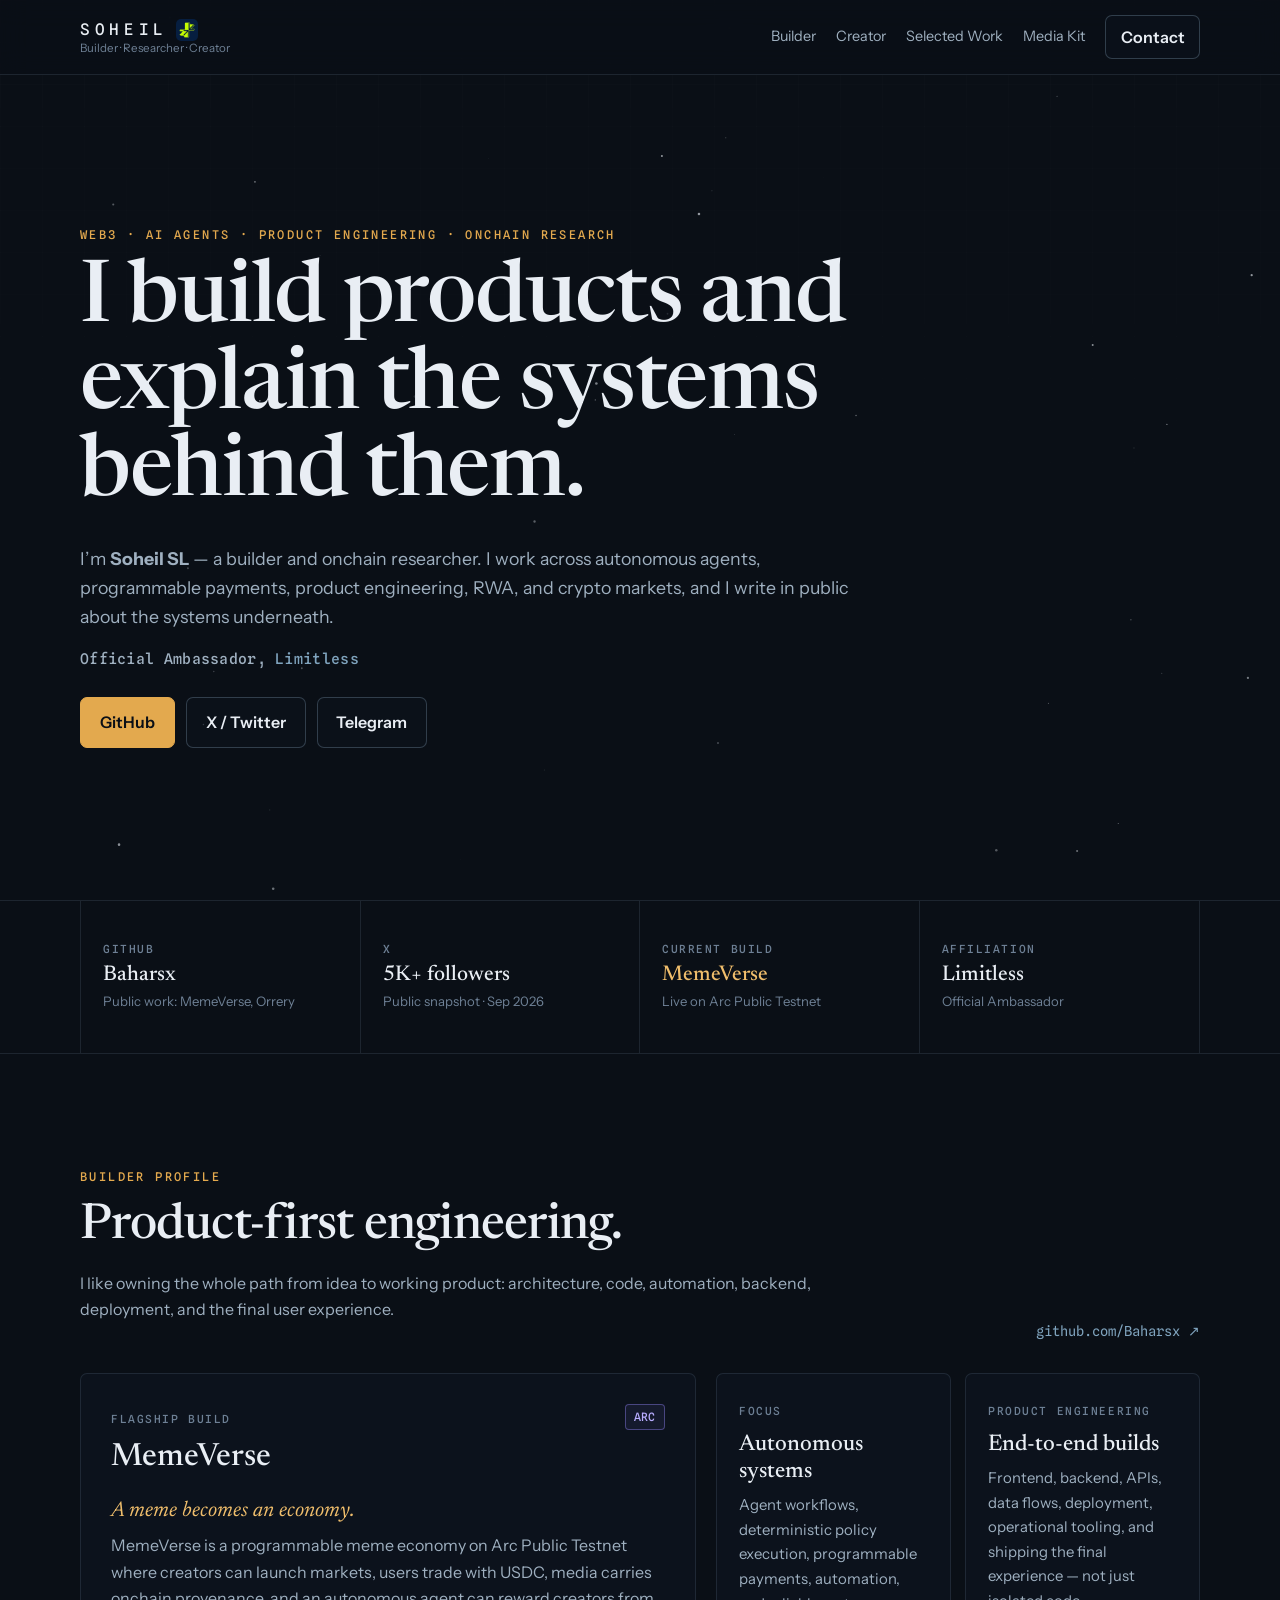
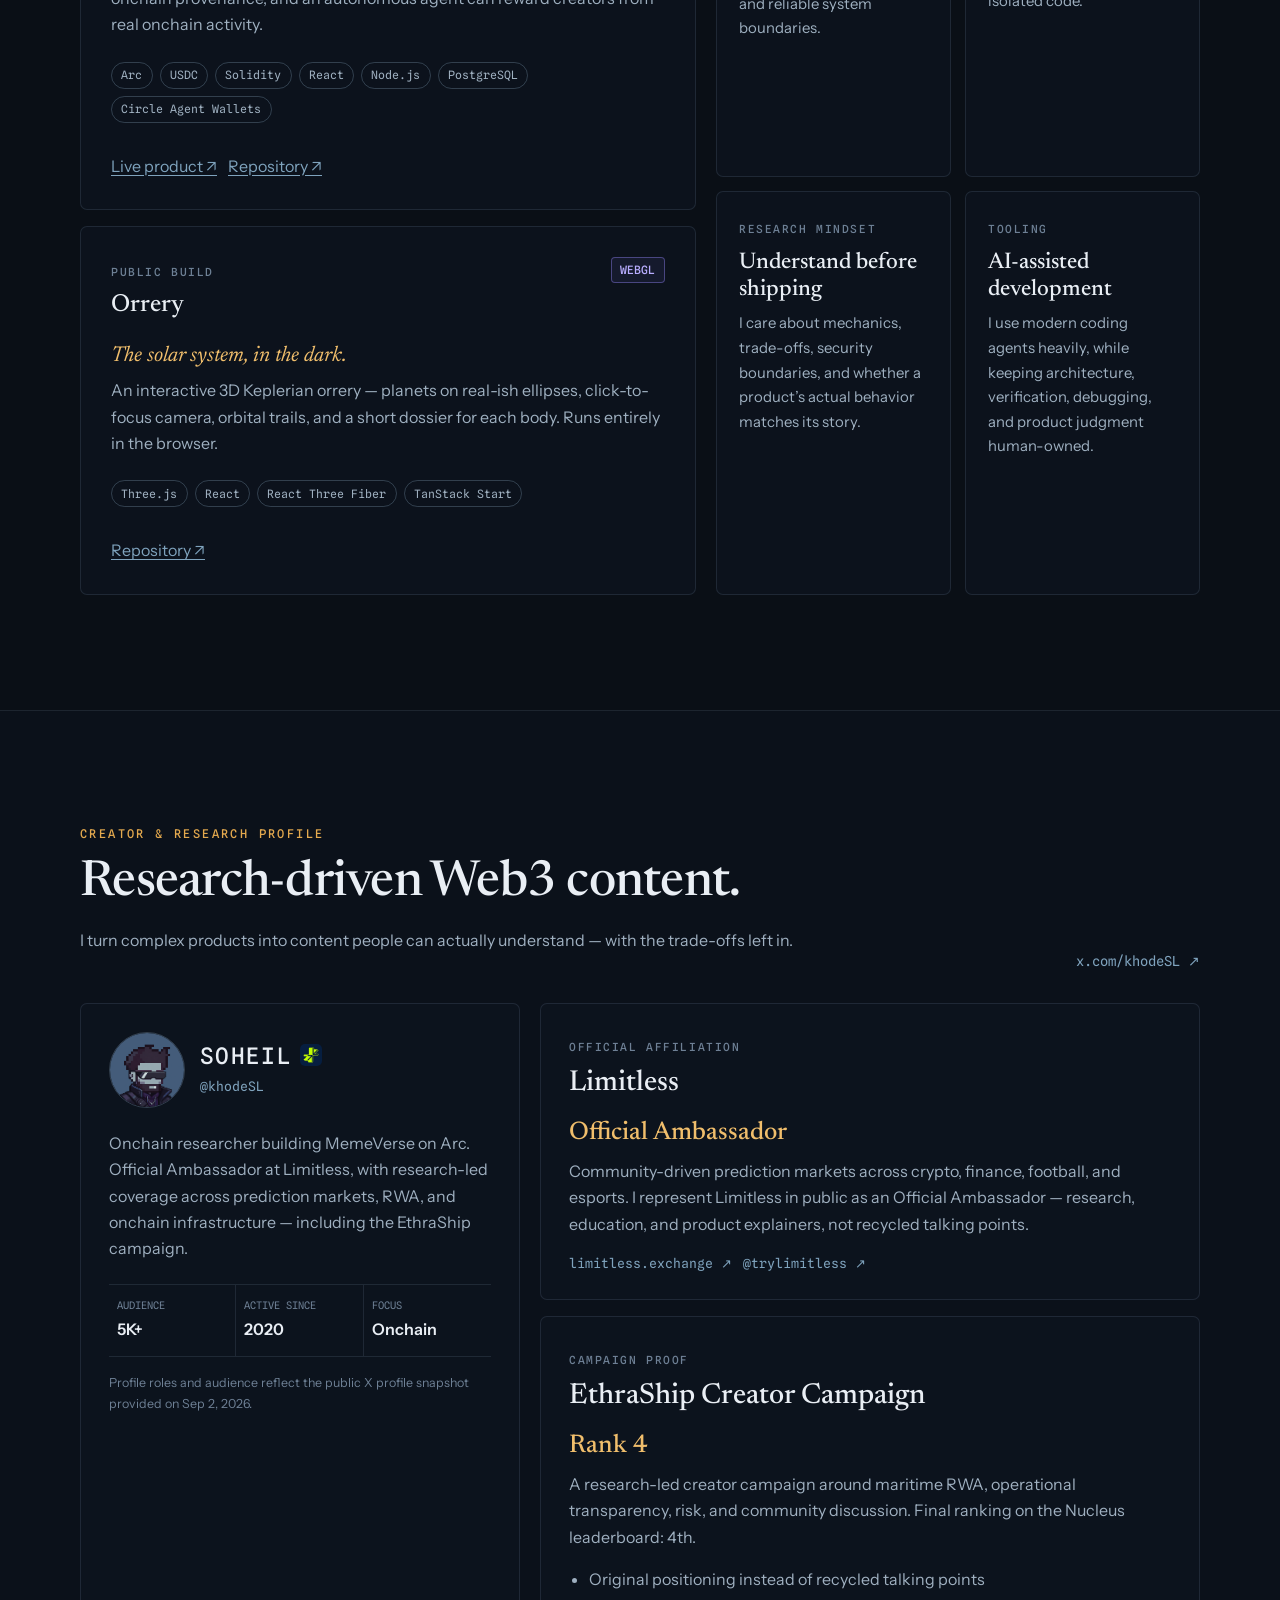
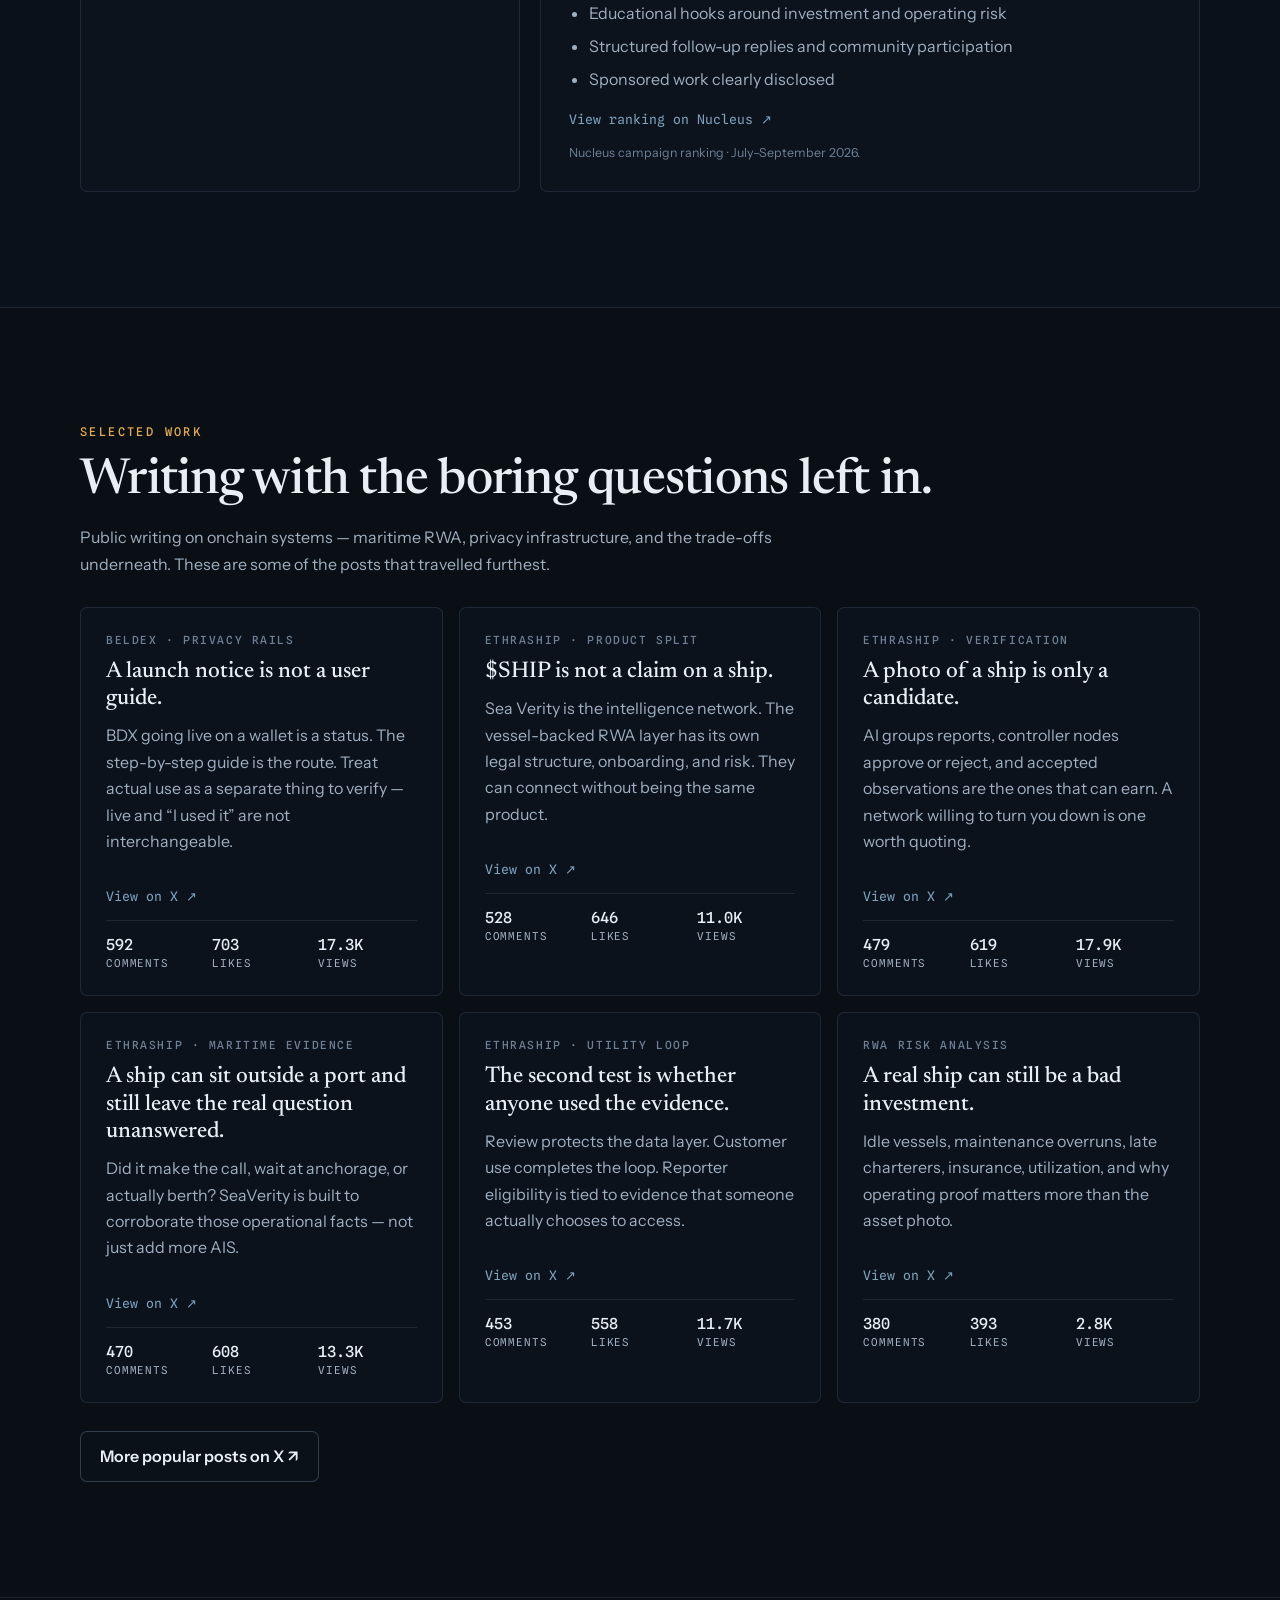
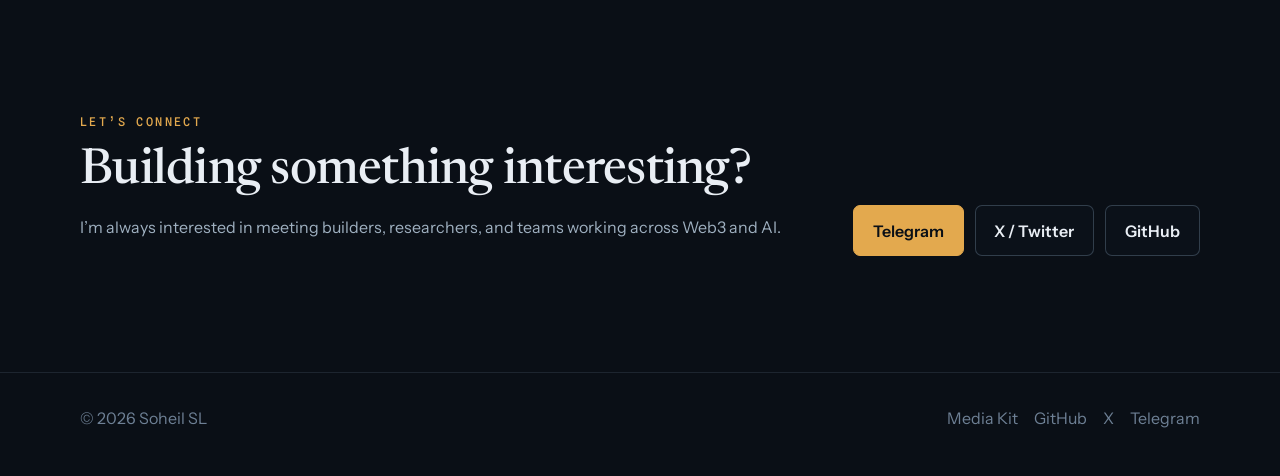
==== index.html @ 61800faf "Show comments, likes, and views on Selected Work cards Public X snapshot for the six featured posts," ====
<!doctype html>
<html lang="en">
<head>
  <meta charset="UTF-8" />
  <meta name="viewport" content="width=device-width, initial-scale=1" />
  <meta name="description" content="Soheil SL — builder, onchain researcher, and Official Ambassador at Limitless. Working across AI agents, programmable payments, onchain products, RWA, and markets." />
  <meta name="theme-color" content="#0a0f16" />
  <meta name="color-scheme" content="dark" />
  <meta name="referrer" content="strict-origin-when-cross-origin" />
  <link rel="canonical" href="https://soheil-portfolio-pi.vercel.app/" />
  <meta property="og:site_name" content="Soheil" />
  <meta property="og:title" content="Soheil — Builder & Onchain Researcher" />
  <meta property="og:description" content="Building products and writing in public about the systems behind them — Web3, AI agents, onchain research, and product engineering." />
  <meta property="og:type" content="profile" />
  <meta property="og:url" content="https://soheil-portfolio-pi.vercel.app/" />
  <meta property="og:image" content="https://soheil-portfolio-pi.vercel.app/images/soheil-pfp.png" />
  <meta property="og:locale" content="en_US" />
  <meta name="twitter:card" content="summary" />
  <meta name="twitter:title" content="Soheil — Builder & Onchain Researcher" />
  <meta name="twitter:description" content="Building products and writing in public about the systems behind them — Web3, AI agents, onchain research, and product engineering." />
  <meta name="twitter:image" content="https://soheil-portfolio-pi.vercel.app/images/soheil-pfp.png" />
  <meta name="twitter:site" content="@khodeSL" />
  <title>Soheil — Builder & Onchain Researcher</title>
  <link rel="icon" type="image/png" href="/images/soheil-pfp.png" />
  <link rel="apple-touch-icon" href="/images/soheil-pfp.png" />
  <link rel="preconnect" href="https://fonts.googleapis.com" />
  <link rel="preconnect" href="https://fonts.gstatic.com" crossorigin />
  <link href="https://fonts.googleapis.com/css2?family=Newsreader:ital,opsz,wght@0,6..72,400;0,6..72,500;0,6..72,600;1,6..72,400&family=Instrument+Sans:wght@400;500;600&family=Spline+Sans+Mono:wght@400;500&display=swap" rel="stylesheet" />
  <link rel="stylesheet" href="/style.css" />
</head>
<body>
  <a class="skip-link" href="#main">Skip to content</a>
  <canvas id="starfield" aria-hidden="true"></canvas>

  <header class="site-header">
    <nav class="site-nav" aria-label="Primary">
      <a class="brand" href="/#home" aria-current="page">
        <span class="brand-lockup">
          <span class="brand-name">SOHEIL</span>
          <img class="affiliate-badge" src="/images/limitless-badge.png" alt="" width="22" height="22" />
        </span>
        <span class="brand-role">Builder · Researcher · Creator</span>
      </a>
      <button class="nav-toggle" type="button" aria-expanded="false" aria-controls="nav-menu" aria-label="Open navigation">
        <span></span><span></span>
      </button>
      <div class="nav-menu" id="nav-menu">
        <a href="/#builder">Builder</a>
        <a href="/#creator">Creator</a>
        <a href="/#work">Selected Work</a>
        <a href="/media-kit.html">Media Kit</a>
        <a class="button button-small" href="https://t.me/sirSL" target="_blank" rel="noopener noreferrer">Contact</a>
      </div>
    </nav>
  </header>

  <main id="main">
    <section class="hero" id="home">
      <div class="section-inner">
        <div class="hero-copy">
          <p class="eyebrow">Web3 · AI Agents · Product Engineering · Onchain Research</p>
          <h1>I build products and explain the systems behind them.</h1>
          <p class="hero-lede">
            I’m <strong>Soheil SL</strong> — a builder and onchain researcher.
            I work across autonomous agents, programmable payments, product engineering, RWA, and crypto markets, and I write in public about the systems underneath.
          </p>
          <p class="hero-credential">Official Ambassador, <a href="https://limitless.exchange" target="_blank" rel="noopener noreferrer">Limitless</a></p>
          <div class="hero-actions">
            <a class="button button-primary" href="https://github.com/Baharsx" target="_blank" rel="noopener noreferrer">GitHub</a>
            <a class="button" href="https://x.com/khodeSL" target="_blank" rel="noopener noreferrer">X / Twitter</a>
            <a class="button" href="https://t.me/sirSL" target="_blank" rel="noopener noreferrer">Telegram</a>
          </div>
        </div>
      </div>
    </section>

    <section class="proof-strip" aria-label="Current public profile snapshot">
      <div class="section-inner proof-grid">
        <div class="proof-item">
          <span class="proof-label">GitHub</span>
          <strong>Baharsx</strong>
          <span>Public work: MemeVerse, Orrery</span>
        </div>
        <div class="proof-item">
          <span class="proof-label">X</span>
          <strong>5K+ followers</strong>
          <span>Public snapshot · Sep 2026</span>
        </div>
        <div class="proof-item proof-highlight">
          <span class="proof-label">Current build</span>
          <strong>MemeVerse</strong>
          <span>Live on Arc Public Testnet</span>
        </div>
        <div class="proof-item">
          <span class="proof-label">Affiliation</span>
          <strong>Limitless</strong>
          <span>Official Ambassador</span>
        </div>
      </div>
    </section>

    <section id="builder">
      <div class="section-inner">
        <p class="eyebrow">Builder profile</p>
        <div class="section-heading-row">
          <div>
            <h2>Product-first engineering.</h2>
            <p class="section-lede">I like owning the whole path from idea to working product: architecture, code, automation, backend, deployment, and the final user experience.</p>
          </div>
          <a class="text-link" href="https://github.com/Baharsx" target="_blank" rel="noopener noreferrer">github.com/Baharsx ↗</a>
        </div>

        <div class="builder-layout">
          <div class="project-stack">
            <article class="project-card flagship">
              <div class="project-head">
                <div>
                  <span class="card-kicker">Flagship build</span>
                  <h3>MemeVerse</h3>
                </div>
                <span class="project-network">ARC</span>
              </div>
              <p class="project-hook">A meme becomes an economy.</p>
              <p>MemeVerse is a programmable meme economy on Arc Public Testnet where creators can launch markets, users trade with USDC, media carries onchain provenance, and an autonomous agent can reward creators from real onchain activity.</p>
              <div class="tech-row" aria-label="MemeVerse technologies">
                <span>Arc</span><span>USDC</span><span>Solidity</span><span>React</span><span>Node.js</span><span>PostgreSQL</span><span>Circle Agent Wallets</span>
              </div>
              <div class="card-links">
                <a href="https://memeverse.biz" target="_blank" rel="noopener noreferrer">Live product ↗</a>
                <a href="https://github.com/Baharsx/memeverse" target="_blank" rel="noopener noreferrer">Repository ↗</a>
              </div>
            </article>

            <article class="project-card">
              <div class="project-head">
                <div>
                  <span class="card-kicker">Public build</span>
                  <h3>Orrery</h3>
                </div>
                <span class="project-network">WEBGL</span>
              </div>
              <p class="project-hook">The solar system, in the dark.</p>
              <p>An interactive 3D Keplerian orrery — planets on real-ish ellipses, click-to-focus camera, orbital trails, and a short dossier for each body. Runs entirely in the browser.</p>
              <div class="tech-row" aria-label="Orrery technologies">
                <span>Three.js</span><span>React</span><span>React Three Fiber</span><span>TanStack Start</span>
              </div>
              <div class="card-links">
                <a href="https://github.com/Baharsx/Orrery" target="_blank" rel="noopener noreferrer">Repository ↗</a>
              </div>
            </article>
          </div>

          <div class="capability-grid">
            <article class="capability-card">
              <span class="card-kicker">Focus</span>
              <h3>Autonomous systems</h3>
              <p>Agent workflows, deterministic policy execution, programmable payments, automation, and reliable system boundaries.</p>
            </article>
            <article class="capability-card">
              <span class="card-kicker">Product engineering</span>
              <h3>End-to-end builds</h3>
              <p>Frontend, backend, APIs, data flows, deployment, operational tooling, and shipping the final experience — not just isolated code.</p>
            </article>
            <article class="capability-card">
              <span class="card-kicker">Research mindset</span>
              <h3>Understand before shipping</h3>
              <p>I care about mechanics, trade-offs, security boundaries, and whether a product’s actual behavior matches its story.</p>
            </article>
            <article class="capability-card">
              <span class="card-kicker">Tooling</span>
              <h3>AI-assisted development</h3>
              <p>I use modern coding agents heavily, while keeping architecture, verification, debugging, and product judgment human-owned.</p>
            </article>
          </div>
        </div>
      </div>
    </section>

    <section id="creator" class="section-alt">
      <div class="section-inner">
        <p class="eyebrow">Creator & research profile</p>
        <div class="section-heading-row">
          <div>
            <h2>Research-driven Web3 content.</h2>
            <p class="section-lede">I turn complex products into content people can actually understand — with the trade-offs left in.</p>
          </div>
          <a class="text-link" href="https://x.com/khodeSL" target="_blank" rel="noopener noreferrer">x.com/khodeSL ↗</a>
        </div>

        <div class="creator-grid">
          <article class="profile-summary-card">
            <div class="profile-summary-head">
              <img src="/images/soheil-pfp.png" alt="Portrait of Soheil" width="76" height="76" decoding="async" />
              <div>
                <h3>
                  SOHEIL
                  <a class="affiliate-badge-link" href="https://limitless.exchange" target="_blank" rel="noopener noreferrer" title="Official Ambassador, Limitless">
                    <img class="affiliate-badge" src="/images/limitless-badge.png" alt="Official Limitless Ambassador" width="22" height="22" />
                  </a>
                </h3>
                <a href="https://x.com/khodeSL" target="_blank" rel="noopener noreferrer">@khodeSL</a>
              </div>
            </div>
            <p class="profile-bio">Onchain researcher building MemeVerse on Arc. Official Ambassador at Limitless, with research-led coverage across prediction markets, RWA, and onchain infrastructure — including the EthraShip campaign.</p>
            <dl class="profile-stats">
              <div><dt>Audience</dt><dd>5K+</dd></div>
              <div><dt>Active since</dt><dd>2020</dd></div>
              <div><dt>Focus</dt><dd>Onchain</dd></div>
            </dl>
            <p class="snapshot-note">Profile roles and audience reflect the public X profile snapshot provided on Sep 2, 2026.</p>
          </article>

          <div class="project-stack">
            <article class="case-card">
              <span class="card-kicker">Official affiliation</span>
              <h3>Limitless</h3>
              <p class="case-result">Official Ambassador</p>
              <p>Community-driven prediction markets across crypto, finance, football, and esports. I represent Limitless in public as an Official Ambassador — research, education, and product explainers, not recycled talking points.</p>
              <div class="card-links">
                <a href="https://limitless.exchange" target="_blank" rel="noopener noreferrer">limitless.exchange ↗</a>
                <a href="https://x.com/trylimitless" target="_blank" rel="noopener noreferrer">@trylimitless ↗</a>
              </div>
            </article>

            <article class="case-card">
              <span class="card-kicker">Campaign proof</span>
              <h3>EthraShip Creator Campaign</h3>
              <p class="case-result">Rank 4</p>
              <p>A research-led creator campaign around maritime RWA, operational transparency, risk, and community discussion. Final ranking on the Nucleus leaderboard: 4th.</p>
              <ul>
                <li>Original positioning instead of recycled talking points</li>
                <li>Educational hooks around investment and operating risk</li>
                <li>Structured follow-up replies and community participation</li>
                <li>Sponsored work clearly disclosed</li>
              </ul>
              <div class="card-links">
                <a href="https://nucleus.codes/opportunities/6a44d55aa30bbab6d7d8323c/" target="_blank" rel="noopener noreferrer">View ranking on Nucleus ↗</a>
              </div>
              <p class="snapshot-note">Nucleus campaign ranking · July–September 2026.</p>
            </article>
          </div>
        </div>
      </div>
    </section>

    <section id="work">
      <div class="section-inner">
        <p class="eyebrow">Selected work</p>
        <h2>Writing with the boring questions left in.</h2>
        <p class="section-lede">Public writing on onchain systems — maritime RWA, privacy infrastructure, and the trade-offs underneath. These are some of the posts that travelled furthest.</p>
        <div class="work-grid">
          <article class="work-card">
            <span class="card-kicker">Beldex · privacy rails</span>
            <h3>A launch notice is not a user guide.</h3>
            <p>BDX going live on a wallet is a status. The step-by-step guide is the route. Treat actual use as a separate thing to verify — live and “I used it” are not interchangeable.</p>
            <a href="https://x.com/khodeSL/status/2096100717836501166" target="_blank" rel="noopener noreferrer">View on X ↗</a>
            <p class="post-metrics">
              <span><strong>592</strong> comments</span>
              <span><strong>703</strong> likes</span>
              <span><strong>17.3K</strong> views</span>
            </p>
          </article>
          <article class="work-card">
            <span class="card-kicker">EthraShip · product split</span>
            <h3>$SHIP is not a claim on a ship.</h3>
            <p>Sea Verity is the intelligence network. The vessel-backed RWA layer has its own legal structure, onboarding, and risk. They can connect without being the same product.</p>
            <a href="https://x.com/khodeSL/status/2093924759876591948" target="_blank" rel="noopener noreferrer">View on X ↗</a>
            <p class="post-metrics">
              <span><strong>528</strong> comments</span>
              <span><strong>646</strong> likes</span>
              <span><strong>11.0K</strong> views</span>
            </p>
          </article>
          <article class="work-card">
            <span class="card-kicker">EthraShip · verification</span>
            <h3>A photo of a ship is only a candidate.</h3>
            <p>AI groups reports, controller nodes approve or reject, and accepted observations are the ones that can earn. A network willing to turn you down is one worth quoting.</p>
            <a href="https://x.com/khodeSL/status/2093192829258358892" target="_blank" rel="noopener noreferrer">View on X ↗</a>
            <p class="post-metrics">
              <span><strong>479</strong> comments</span>
              <span><strong>619</strong> likes</span>
              <span><strong>17.9K</strong> views</span>
            </p>
          </article>
          <article class="work-card">
            <span class="card-kicker">EthraShip · maritime evidence</span>
            <h3>A ship can sit outside a port and still leave the real question unanswered.</h3>
            <p>Did it make the call, wait at anchorage, or actually berth? SeaVerity is built to corroborate those operational facts — not just add more AIS.</p>
            <a href="https://x.com/khodeSL/status/2090297714185523632" target="_blank" rel="noopener noreferrer">View on X ↗</a>
            <p class="post-metrics">
              <span><strong>470</strong> comments</span>
              <span><strong>608</strong> likes</span>
              <span><strong>13.3K</strong> views</span>
            </p>
          </article>
          <article class="work-card">
            <span class="card-kicker">EthraShip · utility loop</span>
            <h3>The second test is whether anyone used the evidence.</h3>
            <p>Review protects the data layer. Customer use completes the loop. Reporter eligibility is tied to evidence that someone actually chooses to access.</p>
            <a href="https://x.com/khodeSL/status/2094283017913024916" target="_blank" rel="noopener noreferrer">View on X ↗</a>
            <p class="post-metrics">
              <span><strong>453</strong> comments</span>
              <span><strong>558</strong> likes</span>
              <span><strong>11.7K</strong> views</span>
            </p>
          </article>
          <article class="work-card">
            <span class="card-kicker">RWA risk analysis</span>
            <h3>A real ship can still be a bad investment.</h3>
            <p>Idle vessels, maintenance overruns, late charterers, insurance, utilization, and why operating proof matters more than the asset photo.</p>
            <a href="https://x.com/khodeSL/status/2075502404649279773" target="_blank" rel="noopener noreferrer">View on X ↗</a>
            <p class="post-metrics">
              <span><strong>380</strong> comments</span>
              <span><strong>393</strong> likes</span>
              <span><strong>2.8K</strong> views</span>
            </p>
          </article>
        </div>
        <p class="work-more">
          <a class="button" href="https://x.com/search?q=from%3AkhodeSL%20-filter%3Areplies%20since%3A2026-07-01%20min_faves%3A100&src=typed_query&f=live" target="_blank" rel="noopener noreferrer">More popular posts on X ↗</a>
        </p>
      </div>
    </section>

    <section class="contact-section" id="contact">
      <div class="section-inner contact-grid">
        <div>
          <p class="eyebrow">Let’s connect</p>
          <h2>Building something interesting?</h2>
          <p class="section-lede">I’m always interested in meeting builders, researchers, and teams working across Web3 and AI.</p>
        </div>
        <div class="contact-actions">
          <a class="button button-primary" href="https://t.me/sirSL" target="_blank" rel="noopener noreferrer">Telegram</a>
          <a class="button" href="https://x.com/khodeSL" target="_blank" rel="noopener noreferrer">X / Twitter</a>
          <a class="button" href="https://github.com/Baharsx" target="_blank" rel="noopener noreferrer">GitHub</a>
        </div>
      </div>
    </section>
  </main>

  <footer class="site-footer">
    <div class="section-inner footer-inner">
      <span>© 2026 Soheil SL</span>
      <div class="footer-links">
        <a href="/media-kit.html">Media Kit</a>
        <a href="https://github.com/Baharsx" target="_blank" rel="noopener noreferrer">GitHub</a>
        <a href="https://x.com/khodeSL" target="_blank" rel="noopener noreferrer">X</a>
        <a href="https://t.me/sirSL" target="_blank" rel="noopener noreferrer">Telegram</a>
      </div>
    </div>
  </footer>
  <script type="module" src="/script.js"></script>
</body>
</html>
---- style.css ----
:root {
  --ink: #0a0f16;
  --ink-2: #0e1520;
  --ink-3: #141d2b;
  --line: rgba(148, 178, 204, 0.14);
  --line-strong: rgba(148, 178, 204, 0.28);
  --steel: #7fa3bd;
  --steel-dim: #56718a;
  --beacon: #e3a94e;
  --beacon-bright: #f0be6c;
  --violet: #8b7ae8;
  --text: #e9eef4;
  --text-2: #9fb0c0;
  --text-3: #6e8095;
  --font-display: 'Newsreader', Georgia, serif;
  --font-body: 'Instrument Sans', system-ui, sans-serif;
  --font-mono: 'Spline Sans Mono', ui-monospace, monospace;
  --radius: 7px;
}

* { box-sizing: border-box; }
html {
  color-scheme: dark;
  scroll-behavior: smooth;
  scroll-padding-top: 88px;
}
@media (prefers-reduced-motion: reduce) {
  html { scroll-behavior: auto; }
}
body {
  margin: 0;
  min-height: 100vh;
  color: var(--text);
  background:
    radial-gradient(1100px 560px at 88% -8%, rgba(139,122,232,.09), transparent 60%),
    radial-gradient(900px 650px at -8% 110%, rgba(127,163,189,.08), transparent 58%),
    var(--ink);
  font: 1rem/1.65 var(--font-body);
  -webkit-font-smoothing: antialiased;
}
body::before {
  content: '';
  position: fixed;
  inset: 0;
  pointer-events: none;
  background-image: linear-gradient(rgba(255,255,255,.012) 1px, transparent 1px), linear-gradient(90deg, rgba(255,255,255,.012) 1px, transparent 1px);
  background-size: 42px 42px;
  mask-image: linear-gradient(to bottom, black, transparent 72%);
}
#starfield { position: fixed; inset: 0; z-index: -1; pointer-events: none; }
a { color: var(--steel); text-underline-offset: 3px; }
a:hover { color: var(--beacon-bright); }
img { display: block; max-width: 100%; height: auto; }
button, a { -webkit-tap-highlight-color: transparent; }
button { font: inherit; cursor: pointer; }
:focus-visible { outline: 2px solid var(--beacon); outline-offset: 3px; }
::selection { background: var(--beacon); color: var(--ink); }

.skip-link { position: fixed; top: -80px; left: 16px; z-index: 999; padding: 10px 14px; background: var(--beacon); color: var(--ink); border-radius: 5px; }
.skip-link:focus { top: 12px; }
.section-inner { width: min(1120px, calc(100% - 40px)); margin: 0 auto; }
main > section { padding: clamp(74px, 9vw, 118px) 0; border-bottom: 1px solid var(--line); }
.section-alt { background: rgba(14,21,32,.52); }

.site-header { position: sticky; top: 0; z-index: 100; background: rgba(10,15,22,.82); backdrop-filter: blur(14px); border-bottom: 1px solid var(--line); }
.site-nav { position: relative; width: min(1120px, calc(100% - 40px)); min-height: 74px; margin: auto; display: flex; align-items: center; justify-content: space-between; gap: 24px; }
.brand { display: flex; flex-direction: column; text-decoration: none; line-height: 1.25; }
.brand-lockup { display: flex; align-items: center; gap: 8px; }
.brand-name { color: var(--text); font: 500 1rem var(--font-mono); letter-spacing: .29em; }
.brand-role { color: var(--text-3); font-size: .72rem; }
.nav-menu { display: flex; align-items: center; gap: 20px; }
.nav-menu > a:not(.button) { color: var(--text-2); text-decoration: none; font-size: .9rem; }
.nav-menu > a[aria-current="page"]:not(.button) { color: var(--text); }
.nav-toggle { display: none; width: 44px; height: 44px; border: 1px solid var(--line-strong); background: transparent; border-radius: var(--radius); padding: 10px; }
.nav-toggle span { display: block; height: 2px; background: var(--text); margin: 6px 0; }

.eyebrow { margin: 0 0 16px; color: var(--beacon); font: 500 .75rem var(--font-mono); letter-spacing: .2em; text-transform: uppercase; }
h1, h2, h3, p { margin-top: 0; }
h1, h2 { font-family: var(--font-display); font-weight: 500; letter-spacing: -.015em; }
h1 { font-size: clamp(2.9rem, 7vw, 5.35rem); line-height: 1.02; max-width: 15ch; margin-bottom: 24px; }
h2 { font-size: clamp(2.1rem, 4vw, 3.1rem); line-height: 1.08; margin-bottom: 16px; }
h3 { font: 500 1.42rem/1.2 var(--font-display); }
.section-lede, .hero-lede { max-width: 67ch; color: var(--text-2); }
.hero-lede { font-size: 1.11rem; }
.hero-credential { margin: 18px 0 0; color: var(--text-2); font: 500 .92rem var(--font-mono); letter-spacing: .02em; }
.hero-credential a { color: var(--steel); text-decoration: none; }
.hero-credential a:hover { color: var(--beacon-bright); }

.hero { min-height: calc(100vh - 74px); display: flex; align-items: center; }
.hero-actions, .contact-actions, .card-links { display: flex; gap: 11px; flex-wrap: wrap; margin-top: 30px; }
.button { display: inline-flex; align-items: center; justify-content: center; min-height: 44px; padding: .72rem 1.18rem; border: 1px solid var(--line-strong); color: var(--text); border-radius: var(--radius); text-decoration: none; font-weight: 600; background: rgba(14,21,32,.38); cursor: pointer; }
.button:hover { border-color: var(--beacon); color: var(--beacon-bright); }
.button-primary { background: var(--beacon); border-color: var(--beacon); color: var(--ink); }
.button-primary:hover { background: var(--beacon-bright); color: var(--ink); }
.button-small { min-height: 38px; padding: .5rem .9rem; }
.text-link { font: .86rem var(--font-mono); text-decoration: none; white-space: nowrap; }

.proof-strip { padding: 0; }
.proof-grid { display: grid; grid-template-columns: repeat(4, 1fr); border-left: 1px solid var(--line); border-right: 1px solid var(--line); }
.proof-item { min-height: 152px; padding: 25px 22px; border-right: 1px solid var(--line); display: flex; flex-direction: column; justify-content: center; }
.proof-item:last-child { border-right: 0; }
.proof-label, .card-kicker { color: var(--text-3); font: 500 .7rem var(--font-mono); letter-spacing: .14em; text-transform: uppercase; }
.proof-item strong { margin-top: 8px; font: 500 1.34rem var(--font-display); }
.proof-item > span:last-child { margin-top: 5px; color: var(--text-3); font-size: .82rem; }
.proof-highlight strong { color: var(--beacon-bright); }

.section-heading-row { display: flex; align-items: flex-end; justify-content: space-between; gap: 28px; margin-bottom: 34px; }
.builder-layout { display: grid; grid-template-columns: 1.12fr .88fr; gap: 20px; }
.project-stack { display: grid; gap: 16px; }
.project-card, .capability-card, .profile-summary-card, .case-card, .work-card { background: rgba(14,21,32,.7); border: 1px solid var(--line); border-radius: var(--radius); }
.project-card { padding: 30px; }
.project-card:hover, .capability-card:hover, .work-card:hover { border-color: var(--line-strong); }
.project-head { display: flex; align-items: flex-start; justify-content: space-between; gap: 18px; }
.project-head h3 { margin: 8px 0 0; font-size: 2rem; }
.project-card:not(.flagship) .project-head h3 { font-size: 1.55rem; }
.project-network { border: 1px solid rgba(139,122,232,.45); color: #b8adff; background: rgba(139,122,232,.08); padding: .32rem .54rem; border-radius: 4px; font: 500 .72rem var(--font-mono); }
.project-hook { color: var(--beacon-bright); font: italic 1.35rem var(--font-display); margin: 24px 0 10px; }
.project-card > p:not(.project-hook) { color: var(--text-2); }
.tech-row { display: flex; flex-wrap: wrap; gap: 7px; margin-top: 24px; }
.tech-row span { border: 1px solid var(--line-strong); color: var(--text-2); border-radius: 999px; padding: .34rem .58rem; font: .72rem var(--font-mono); }
.capability-grid { display: grid; grid-template-columns: 1fr 1fr; gap: 14px; }
.capability-card { padding: 22px; }
.capability-card h3 { margin: 9px 0 8px; }
.capability-card p { color: var(--text-2); font-size: .93rem; margin-bottom: 0; }

.creator-grid { display: grid; grid-template-columns: .8fr 1.2fr; gap: 20px; }
.profile-summary-card, .case-card { padding: 28px; }
.profile-summary-head { display: flex; align-items: center; gap: 15px; }
.profile-summary-head > img { width: 76px; height: 76px; border-radius: 50%; border: 1px solid var(--line-strong); object-fit: cover; }
.profile-summary-head h3 { margin: 0 0 3px; font-family: var(--font-mono); letter-spacing: .06em; display: flex; align-items: center; gap: 8px; }
.profile-summary-head a { text-decoration: none; font: .82rem var(--font-mono); }
.affiliate-badge-link { display: inline-flex; line-height: 0; }
.affiliate-badge {
  width: 22px;
  height: 22px;
  border-radius: 5px;
  object-fit: cover;
  flex: none;
  display: block;
}
.affiliate-badge-lg { width: 36px; height: 36px; border-radius: 8px; }
.name-with-badge { display: flex; align-items: center; gap: 14px; }
.profile-bio { margin: 22px 0; color: var(--text-2); }
.profile-stats { display: grid; grid-template-columns: repeat(3, 1fr); border-top: 1px solid var(--line); border-bottom: 1px solid var(--line); margin: 0; }
.profile-stats div { padding: 14px 8px; border-right: 1px solid var(--line); }
.profile-stats div:last-child { border-right: 0; }
.profile-stats dt { color: var(--text-3); font: .65rem var(--font-mono); text-transform: uppercase; }
.profile-stats dd { margin: 5px 0 0; font-weight: 600; }
.snapshot-note { color: var(--text-3); font-size: .78rem; margin: 16px 0 0; }
.case-card h3 { margin: 9px 0 8px; font-size: 1.8rem; }
.case-result { color: var(--beacon-bright); font: 500 1.6rem var(--font-display); margin: 18px 0 12px; }
.case-card > p:not(.case-result):not(.snapshot-note), .case-card li { color: var(--text-2); }
.case-card .card-links { margin-top: 18px; }
.case-card .card-links a { text-decoration: none; font: .82rem var(--font-mono); }
.case-card ul { padding-left: 20px; }
.case-card li + li { margin-top: 7px; }

.work-grid { display: grid; grid-template-columns: repeat(3, 1fr); gap: 16px; margin-top: 30px; }
.work-card { padding: 25px; display: flex; flex-direction: column; }
.work-card h3 { margin: 11px 0 10px; }
.work-card p { color: var(--text-2); flex: 1; }
.work-card a { margin-top: 18px; text-decoration: none; font: .82rem var(--font-mono); }
.post-metrics {
  display: grid;
  grid-template-columns: repeat(3, 1fr);
  gap: 8px;
  margin: 16px 0 0;
  padding-top: 14px;
  border-top: 1px solid var(--line);
  color: var(--text-3);
  font: .68rem var(--font-mono);
  text-transform: uppercase;
  letter-spacing: .08em;
}
.post-metrics strong {
  display: block;
  margin-bottom: 3px;
  color: var(--text);
  font: 500 .95rem var(--font-mono);
  letter-spacing: 0;
  text-transform: none;
}
.work-more { margin: 28px 0 0; }

.contact-grid { display: grid; grid-template-columns: 1fr auto; gap: 30px; align-items: flex-end; }
.contact-actions { justify-content: flex-end; margin-top: 0; }
.site-footer { padding: 32px 0 45px; color: var(--text-3); }
.footer-inner { display: flex; justify-content: space-between; gap: 20px; flex-wrap: wrap; }
.footer-links { display: flex; gap: 16px; flex-wrap: wrap; }
.footer-links a { text-decoration: none; color: var(--text-3); }
.footer-links a:hover,
.footer-links a[aria-current="page"] { color: var(--beacon-bright); }

.media-kit-page { background: var(--ink); }
.media-kit-shell { width: min(880px, calc(100% - 40px)); margin: 0 auto; padding: 36px 0 80px; }
.media-kit-header { display: flex; justify-content: space-between; align-items: center; gap: 30px; padding: 28px 0 32px; }
.media-kit-header h1 { margin-bottom: 8px; max-width: none; }
.media-kit-header p { color: var(--text-2); }
.media-kit-header > img { width: 120px; height: 120px; object-fit: cover; border-radius: 50%; border: 1px solid var(--line-strong); }
.media-stat-grid { display: grid; grid-template-columns: repeat(4, 1fr); border: 1px solid var(--line); border-radius: var(--radius); overflow: hidden; }
.media-stat-grid > div { padding: 18px; border-right: 1px solid var(--line); }
.media-stat-grid > div:last-child { border-right: 0; }
.media-stat-grid span { display: block; color: var(--text-3); font: .68rem var(--font-mono); text-transform: uppercase; }
.media-stat-grid strong { display: block; margin-top: 7px; }
.media-section { padding: 34px 0; border-bottom: 1px solid var(--line); }
.media-section h2 { font-size: 1.8rem; }
.media-section p, .media-section li { color: var(--text-2); }
.media-links { display: flex; gap: 18px; flex-wrap: wrap; }

@media (max-width: 900px) {
  .builder-layout, .creator-grid, .contact-grid { grid-template-columns: 1fr; }
  .proof-grid, .media-stat-grid { grid-template-columns: 1fr 1fr; }
  .proof-item:nth-child(2n), .media-stat-grid > div:nth-child(2n) { border-right: 0; }
  .proof-item:nth-child(-n+2), .media-stat-grid > div:nth-child(-n+2) { border-bottom: 1px solid var(--line); }
  .work-grid { grid-template-columns: 1fr; }
  .contact-actions { justify-content: flex-start; }
}

@media (max-width: 700px) {
  .nav-toggle { display: block; }
  .nav-menu { display: none; position: absolute; top: calc(100% + 8px); left: 0; right: 0; flex-direction: column; align-items: stretch; padding: 16px; background: #0e1520; border: 1px solid var(--line-strong); border-radius: var(--radius); }
  .nav-menu.open { display: flex; }
  .nav-menu > a { padding: 8px; }
  .section-heading-row { display: block; }
  .section-heading-row .text-link { display: inline-block; margin-top: 8px; }
  .capability-grid { grid-template-columns: 1fr; }
  .profile-stats { grid-template-columns: 1fr; }
  .profile-stats div { border-right: 0; border-bottom: 1px solid var(--line); }
  .profile-stats div:last-child { border-bottom: 0; }
  .media-kit-header { align-items: flex-start; }
}

@media (max-width: 520px) {
  .section-inner, .site-nav, .media-kit-shell { width: min(100% - 28px, 1120px); }
  .proof-grid, .media-stat-grid { grid-template-columns: 1fr; }
  .proof-item, .media-stat-grid > div { border-right: 0 !important; border-bottom: 1px solid var(--line); }
  .proof-item:last-child, .media-stat-grid > div:last-child { border-bottom: 0; }
  h1 { font-size: 3rem; }
  .hero-actions, .contact-actions { flex-direction: column; align-items: stretch; }
  .button { width: 100%; }
  .media-kit-header { flex-direction: column-reverse; }
}

@media print {
  body { background: white; color: #111; }
  #starfield, .site-header, .site-footer, body::before { display: none !important; }
  .media-kit-shell { width: 100%; padding: 0; }
  .media-section p, .media-section li, .media-kit-header p, .snapshot-note { color: #444; }
  .media-stat-grid, .media-section { border-color: #ddd; }
}
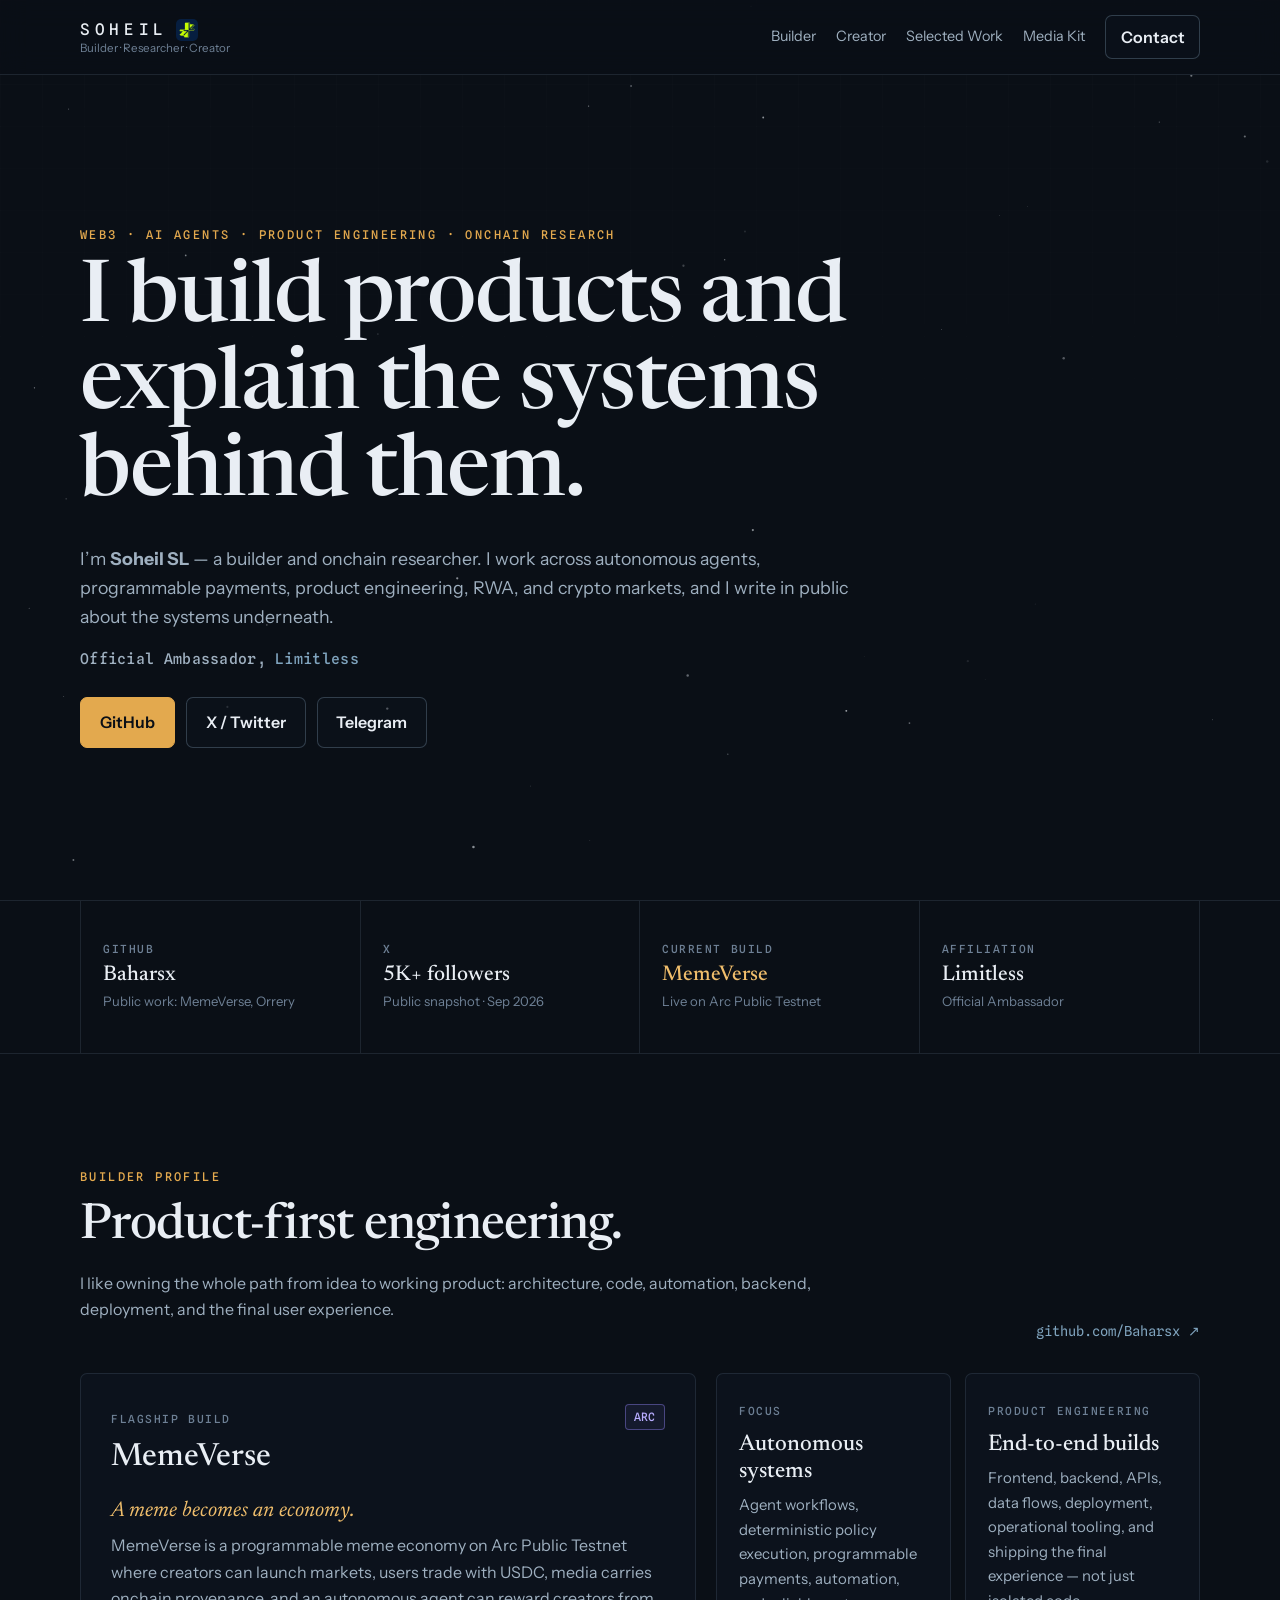
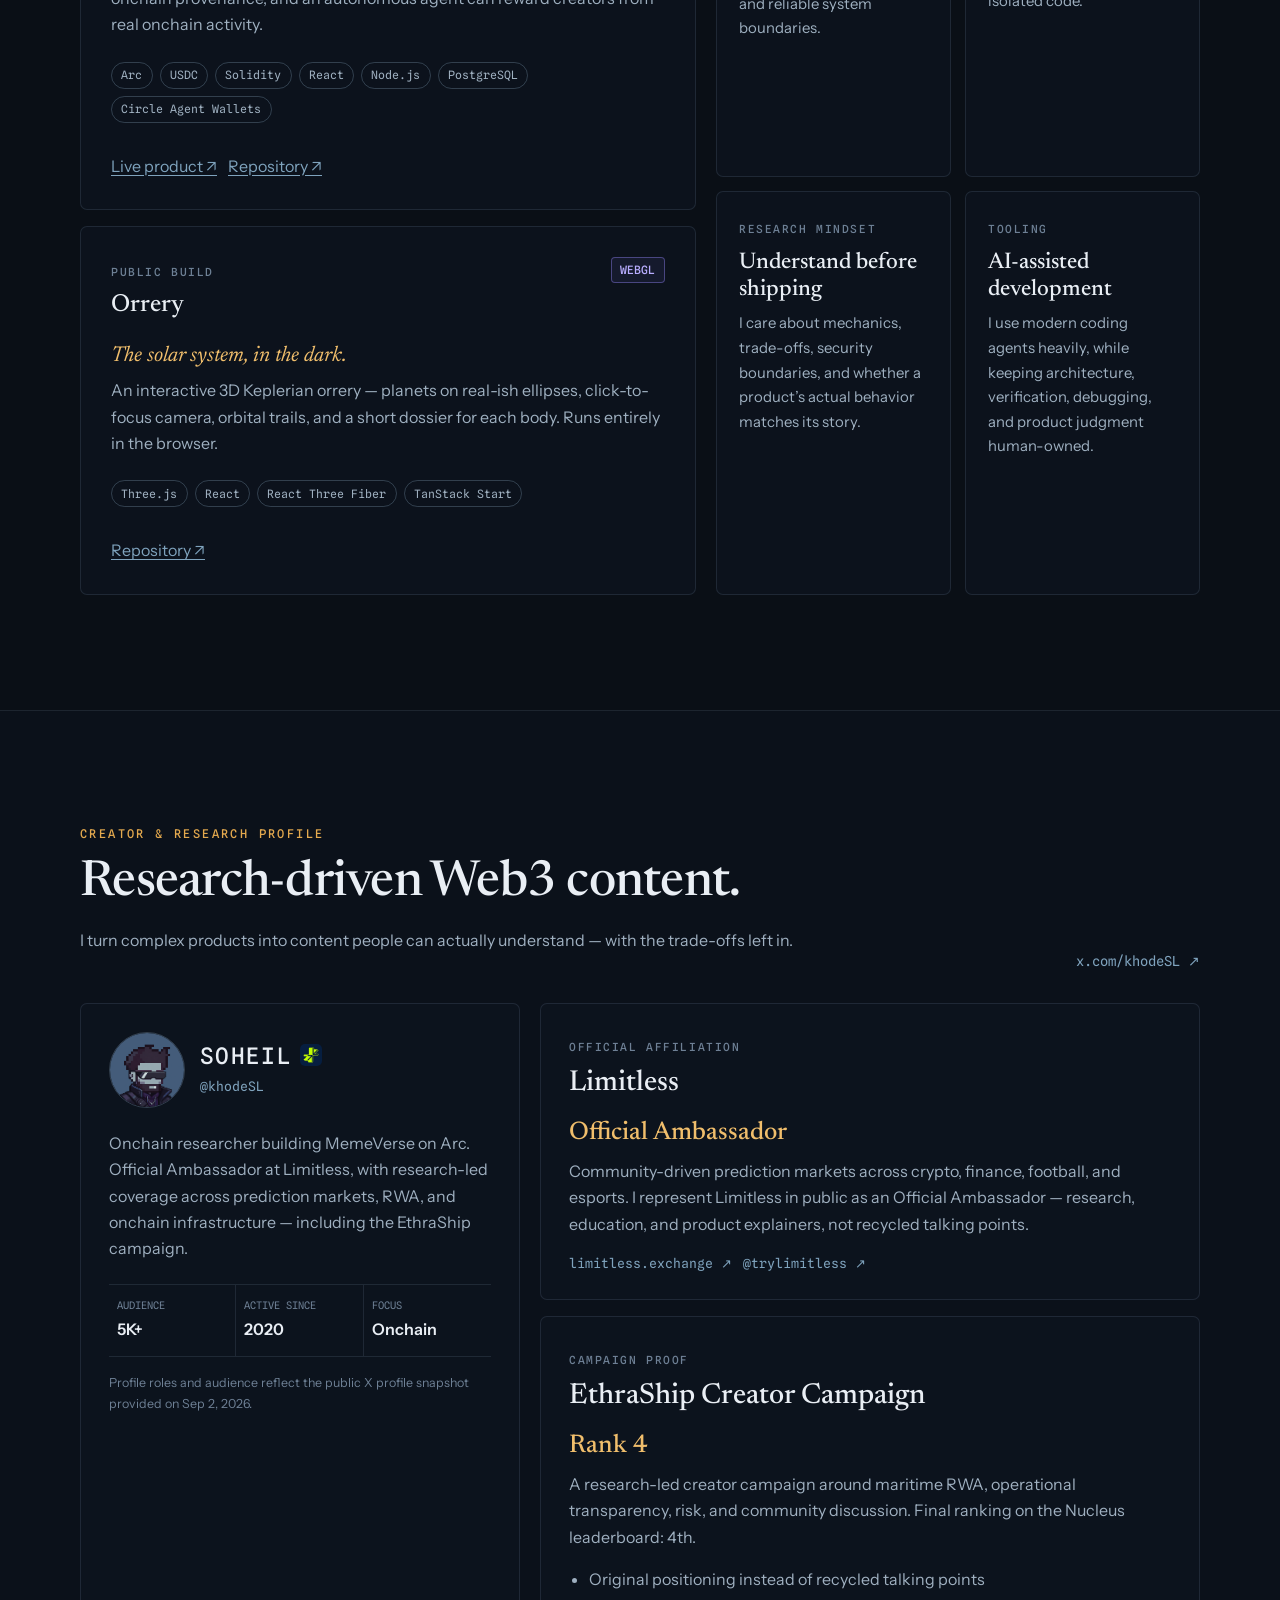
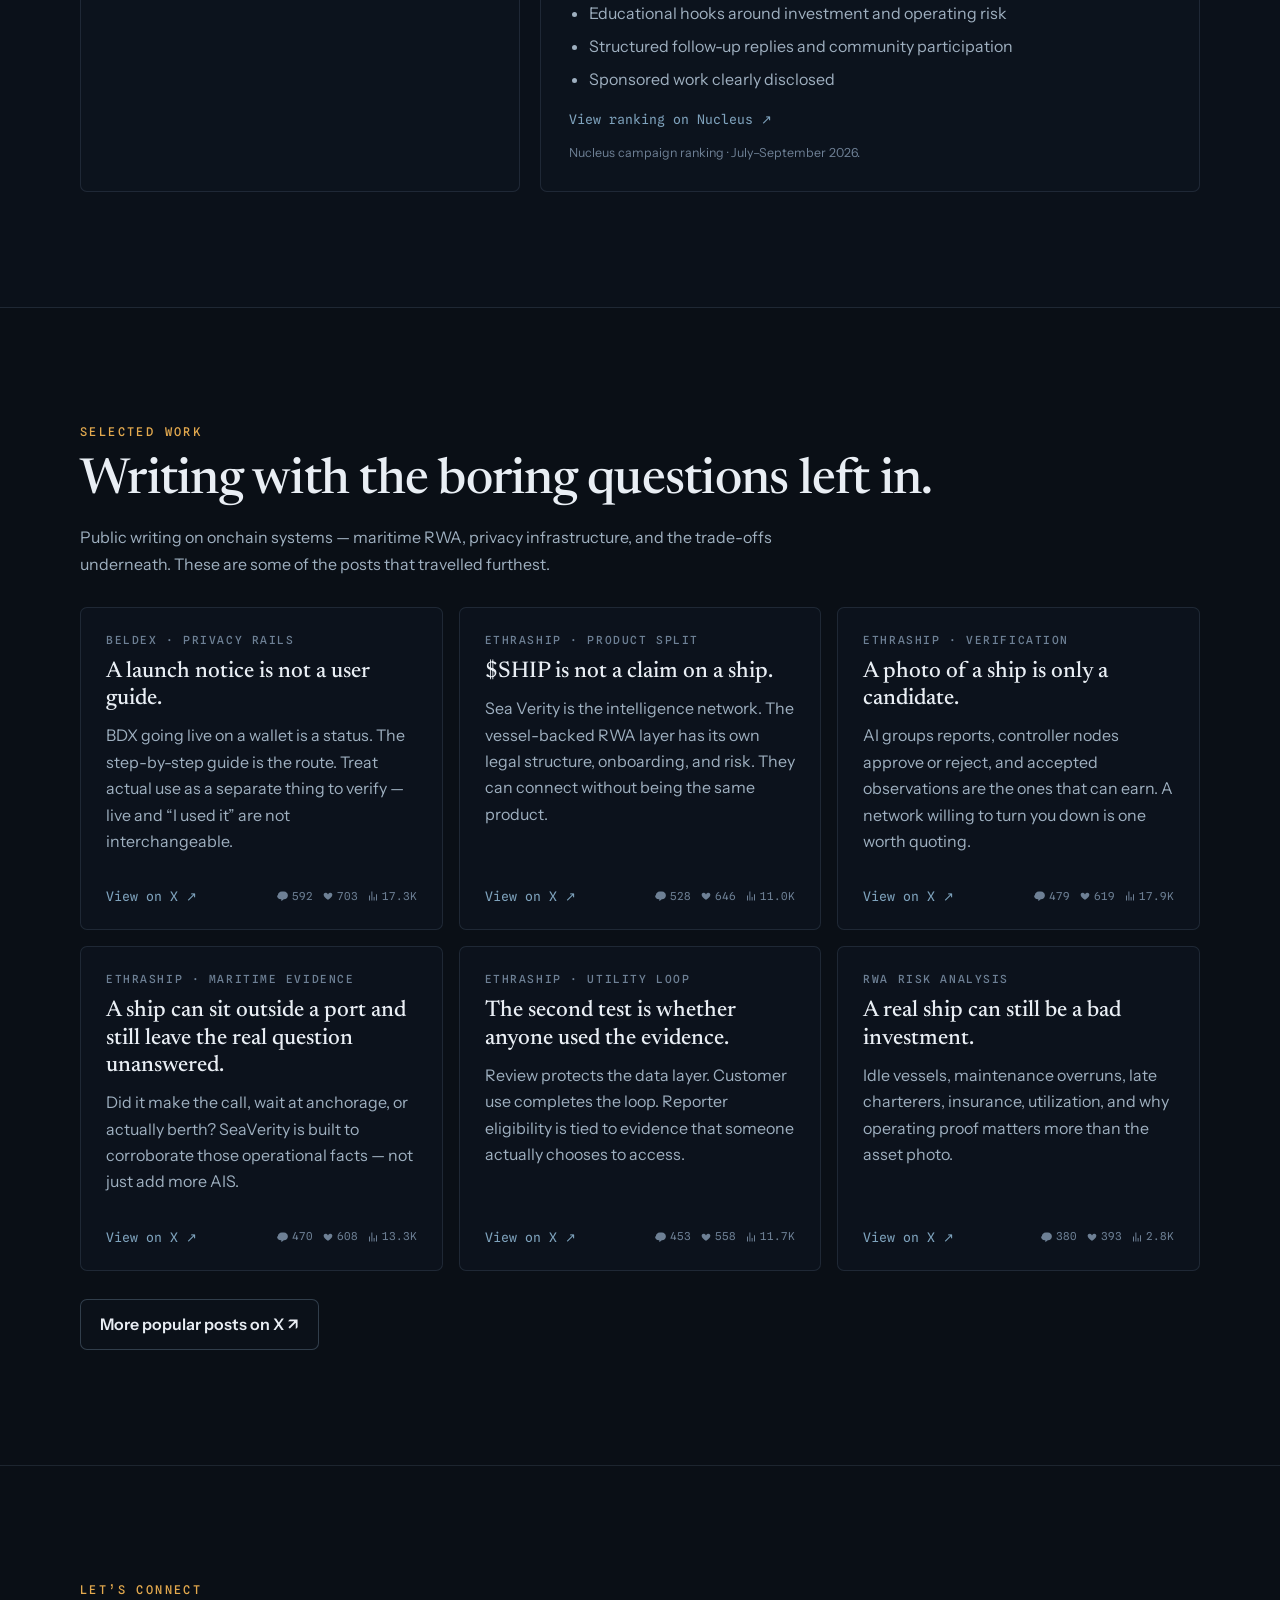
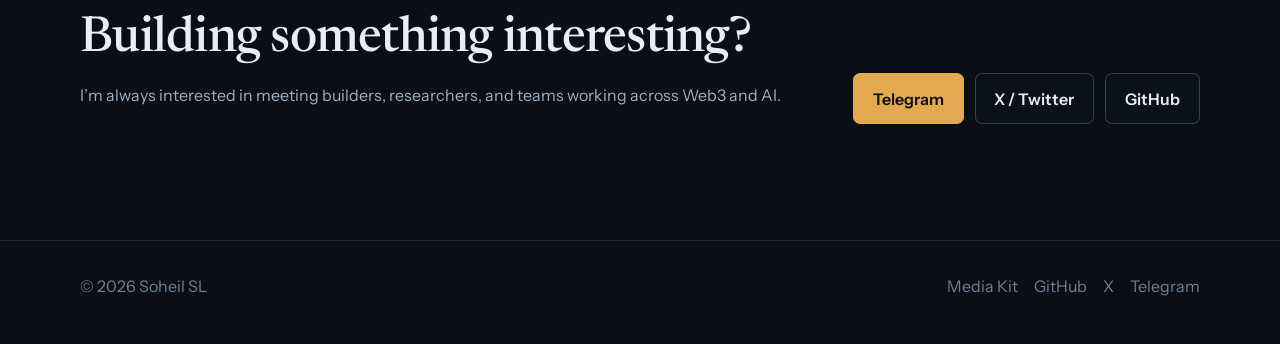
==== commit 6f04e70d: "Make Selected Work metrics small, icon-only, bottom-right Comment, like, and view counts sit beside " ====
--- a/index.html
+++ b/index.html
@@ -253,67 +253,79 @@
             <span class="card-kicker">Beldex · privacy rails</span>
             <h3>A launch notice is not a user guide.</h3>
             <p>BDX going live on a wallet is a status. The step-by-step guide is the route. Treat actual use as a separate thing to verify — live and “I used it” are not interchangeable.</p>
-            <a href="https://x.com/khodeSL/status/2096100717836501166" target="_blank" rel="noopener noreferrer">View on X ↗</a>
-            <p class="post-metrics">
-              <span><strong>592</strong> comments</span>
-              <span><strong>703</strong> likes</span>
-              <span><strong>17.3K</strong> views</span>
-            </p>
+            <div class="work-card-foot">
+              <a href="https://x.com/khodeSL/status/2096100717836501166" target="_blank" rel="noopener noreferrer">View on X ↗</a>
+              <p class="post-metrics">
+                <span title="Comments"><svg viewBox="0 0 24 24" aria-hidden="true"><path d="M1.75 10.75c0-4.28 3.47-7.75 7.75-7.75h4.5c4.28 0 7.75 3.47 7.75 7.75S18.28 18.5 14 18.5h-.35l-3.9 3.15a.75.75 0 0 1-1.2-.6v-2.55h-.8c-4.28 0-7.75-3.47-7.75-7.75Z"/></svg>592</span>
+                <span title="Likes"><svg viewBox="0 0 24 24" aria-hidden="true"><path d="M16.7 5.5c-1.22 0-2.68.57-3.9 2.22l-.8 1.09-.8-1.09C9.98 6.07 8.52 5.5 7.3 5.5c-2.2 0-4.05 1.72-4.05 4.08 0 4.2 4.7 7.7 8.5 10.05.14.08.31.08.45 0 3.8-2.35 8.5-5.85 8.5-10.05 0-2.36-1.85-4.08-4-4.08Z"/></svg>703</span>
+                <span title="Views"><svg viewBox="0 0 24 24" aria-hidden="true"><path d="M8.75 21V3h2v18h-2Zm9.25 0V8.5h2V21h-2ZM4 21V11h2v10H4Zm9.25 0v-7h2v7h-2Z"/></svg>17.3K</span>
+              </p>
+            </div>
           </article>
           <article class="work-card">
             <span class="card-kicker">EthraShip · product split</span>
             <h3>$SHIP is not a claim on a ship.</h3>
             <p>Sea Verity is the intelligence network. The vessel-backed RWA layer has its own legal structure, onboarding, and risk. They can connect without being the same product.</p>
-            <a href="https://x.com/khodeSL/status/2093924759876591948" target="_blank" rel="noopener noreferrer">View on X ↗</a>
-            <p class="post-metrics">
-              <span><strong>528</strong> comments</span>
-              <span><strong>646</strong> likes</span>
-              <span><strong>11.0K</strong> views</span>
-            </p>
+            <div class="work-card-foot">
+              <a href="https://x.com/khodeSL/status/2093924759876591948" target="_blank" rel="noopener noreferrer">View on X ↗</a>
+              <p class="post-metrics">
+                <span title="Comments"><svg viewBox="0 0 24 24" aria-hidden="true"><path d="M1.75 10.75c0-4.28 3.47-7.75 7.75-7.75h4.5c4.28 0 7.75 3.47 7.75 7.75S18.28 18.5 14 18.5h-.35l-3.9 3.15a.75.75 0 0 1-1.2-.6v-2.55h-.8c-4.28 0-7.75-3.47-7.75-7.75Z"/></svg>528</span>
+                <span title="Likes"><svg viewBox="0 0 24 24" aria-hidden="true"><path d="M16.7 5.5c-1.22 0-2.68.57-3.9 2.22l-.8 1.09-.8-1.09C9.98 6.07 8.52 5.5 7.3 5.5c-2.2 0-4.05 1.72-4.05 4.08 0 4.2 4.7 7.7 8.5 10.05.14.08.31.08.45 0 3.8-2.35 8.5-5.85 8.5-10.05 0-2.36-1.85-4.08-4-4.08Z"/></svg>646</span>
+                <span title="Views"><svg viewBox="0 0 24 24" aria-hidden="true"><path d="M8.75 21V3h2v18h-2Zm9.25 0V8.5h2V21h-2ZM4 21V11h2v10H4Zm9.25 0v-7h2v7h-2Z"/></svg>11.0K</span>
+              </p>
+            </div>
           </article>
           <article class="work-card">
             <span class="card-kicker">EthraShip · verification</span>
             <h3>A photo of a ship is only a candidate.</h3>
             <p>AI groups reports, controller nodes approve or reject, and accepted observations are the ones that can earn. A network willing to turn you down is one worth quoting.</p>
-            <a href="https://x.com/khodeSL/status/2093192829258358892" target="_blank" rel="noopener noreferrer">View on X ↗</a>
-            <p class="post-metrics">
-              <span><strong>479</strong> comments</span>
-              <span><strong>619</strong> likes</span>
-              <span><strong>17.9K</strong> views</span>
-            </p>
+            <div class="work-card-foot">
+              <a href="https://x.com/khodeSL/status/2093192829258358892" target="_blank" rel="noopener noreferrer">View on X ↗</a>
+              <p class="post-metrics">
+                <span title="Comments"><svg viewBox="0 0 24 24" aria-hidden="true"><path d="M1.75 10.75c0-4.28 3.47-7.75 7.75-7.75h4.5c4.28 0 7.75 3.47 7.75 7.75S18.28 18.5 14 18.5h-.35l-3.9 3.15a.75.75 0 0 1-1.2-.6v-2.55h-.8c-4.28 0-7.75-3.47-7.75-7.75Z"/></svg>479</span>
+                <span title="Likes"><svg viewBox="0 0 24 24" aria-hidden="true"><path d="M16.7 5.5c-1.22 0-2.68.57-3.9 2.22l-.8 1.09-.8-1.09C9.98 6.07 8.52 5.5 7.3 5.5c-2.2 0-4.05 1.72-4.05 4.08 0 4.2 4.7 7.7 8.5 10.05.14.08.31.08.45 0 3.8-2.35 8.5-5.85 8.5-10.05 0-2.36-1.85-4.08-4-4.08Z"/></svg>619</span>
+                <span title="Views"><svg viewBox="0 0 24 24" aria-hidden="true"><path d="M8.75 21V3h2v18h-2Zm9.25 0V8.5h2V21h-2ZM4 21V11h2v10H4Zm9.25 0v-7h2v7h-2Z"/></svg>17.9K</span>
+              </p>
+            </div>
           </article>
           <article class="work-card">
             <span class="card-kicker">EthraShip · maritime evidence</span>
             <h3>A ship can sit outside a port and still leave the real question unanswered.</h3>
             <p>Did it make the call, wait at anchorage, or actually berth? SeaVerity is built to corroborate those operational facts — not just add more AIS.</p>
-            <a href="https://x.com/khodeSL/status/2090297714185523632" target="_blank" rel="noopener noreferrer">View on X ↗</a>
-            <p class="post-metrics">
-              <span><strong>470</strong> comments</span>
-              <span><strong>608</strong> likes</span>
-              <span><strong>13.3K</strong> views</span>
-            </p>
+            <div class="work-card-foot">
+              <a href="https://x.com/khodeSL/status/2090297714185523632" target="_blank" rel="noopener noreferrer">View on X ↗</a>
+              <p class="post-metrics">
+                <span title="Comments"><svg viewBox="0 0 24 24" aria-hidden="true"><path d="M1.75 10.75c0-4.28 3.47-7.75 7.75-7.75h4.5c4.28 0 7.75 3.47 7.75 7.75S18.28 18.5 14 18.5h-.35l-3.9 3.15a.75.75 0 0 1-1.2-.6v-2.55h-.8c-4.28 0-7.75-3.47-7.75-7.75Z"/></svg>470</span>
+                <span title="Likes"><svg viewBox="0 0 24 24" aria-hidden="true"><path d="M16.7 5.5c-1.22 0-2.68.57-3.9 2.22l-.8 1.09-.8-1.09C9.98 6.07 8.52 5.5 7.3 5.5c-2.2 0-4.05 1.72-4.05 4.08 0 4.2 4.7 7.7 8.5 10.05.14.08.31.08.45 0 3.8-2.35 8.5-5.85 8.5-10.05 0-2.36-1.85-4.08-4-4.08Z"/></svg>608</span>
+                <span title="Views"><svg viewBox="0 0 24 24" aria-hidden="true"><path d="M8.75 21V3h2v18h-2Zm9.25 0V8.5h2V21h-2ZM4 21V11h2v10H4Zm9.25 0v-7h2v7h-2Z"/></svg>13.3K</span>
+              </p>
+            </div>
           </article>
           <article class="work-card">
             <span class="card-kicker">EthraShip · utility loop</span>
             <h3>The second test is whether anyone used the evidence.</h3>
             <p>Review protects the data layer. Customer use completes the loop. Reporter eligibility is tied to evidence that someone actually chooses to access.</p>
-            <a href="https://x.com/khodeSL/status/2094283017913024916" target="_blank" rel="noopener noreferrer">View on X ↗</a>
-            <p class="post-metrics">
-              <span><strong>453</strong> comments</span>
-              <span><strong>558</strong> likes</span>
-              <span><strong>11.7K</strong> views</span>
-            </p>
+            <div class="work-card-foot">
+              <a href="https://x.com/khodeSL/status/2094283017913024916" target="_blank" rel="noopener noreferrer">View on X ↗</a>
+              <p class="post-metrics">
+                <span title="Comments"><svg viewBox="0 0 24 24" aria-hidden="true"><path d="M1.75 10.75c0-4.28 3.47-7.75 7.75-7.75h4.5c4.28 0 7.75 3.47 7.75 7.75S18.28 18.5 14 18.5h-.35l-3.9 3.15a.75.75 0 0 1-1.2-.6v-2.55h-.8c-4.28 0-7.75-3.47-7.75-7.75Z"/></svg>453</span>
+                <span title="Likes"><svg viewBox="0 0 24 24" aria-hidden="true"><path d="M16.7 5.5c-1.22 0-2.68.57-3.9 2.22l-.8 1.09-.8-1.09C9.98 6.07 8.52 5.5 7.3 5.5c-2.2 0-4.05 1.72-4.05 4.08 0 4.2 4.7 7.7 8.5 10.05.14.08.31.08.45 0 3.8-2.35 8.5-5.85 8.5-10.05 0-2.36-1.85-4.08-4-4.08Z"/></svg>558</span>
+                <span title="Views"><svg viewBox="0 0 24 24" aria-hidden="true"><path d="M8.75 21V3h2v18h-2Zm9.25 0V8.5h2V21h-2ZM4 21V11h2v10H4Zm9.25 0v-7h2v7h-2Z"/></svg>11.7K</span>
+              </p>
+            </div>
           </article>
           <article class="work-card">
             <span class="card-kicker">RWA risk analysis</span>
             <h3>A real ship can still be a bad investment.</h3>
             <p>Idle vessels, maintenance overruns, late charterers, insurance, utilization, and why operating proof matters more than the asset photo.</p>
-            <a href="https://x.com/khodeSL/status/2075502404649279773" target="_blank" rel="noopener noreferrer">View on X ↗</a>
-            <p class="post-metrics">
-              <span><strong>380</strong> comments</span>
-              <span><strong>393</strong> likes</span>
-              <span><strong>2.8K</strong> views</span>
-            </p>
+            <div class="work-card-foot">
+              <a href="https://x.com/khodeSL/status/2075502404649279773" target="_blank" rel="noopener noreferrer">View on X ↗</a>
+              <p class="post-metrics">
+                <span title="Comments"><svg viewBox="0 0 24 24" aria-hidden="true"><path d="M1.75 10.75c0-4.28 3.47-7.75 7.75-7.75h4.5c4.28 0 7.75 3.47 7.75 7.75S18.28 18.5 14 18.5h-.35l-3.9 3.15a.75.75 0 0 1-1.2-.6v-2.55h-.8c-4.28 0-7.75-3.47-7.75-7.75Z"/></svg>380</span>
+                <span title="Likes"><svg viewBox="0 0 24 24" aria-hidden="true"><path d="M16.7 5.5c-1.22 0-2.68.57-3.9 2.22l-.8 1.09-.8-1.09C9.98 6.07 8.52 5.5 7.3 5.5c-2.2 0-4.05 1.72-4.05 4.08 0 4.2 4.7 7.7 8.5 10.05.14.08.31.08.45 0 3.8-2.35 8.5-5.85 8.5-10.05 0-2.36-1.85-4.08-4-4.08Z"/></svg>393</span>
+                <span title="Views"><svg viewBox="0 0 24 24" aria-hidden="true"><path d="M8.75 21V3h2v18h-2Zm9.25 0V8.5h2V21h-2ZM4 21V11h2v10H4Zm9.25 0v-7h2v7h-2Z"/></svg>2.8K</span>
+              </p>
+            </div>
           </article>
         </div>
         <p class="work-more">
--- a/style.css
+++ b/style.css
@@ -158,28 +158,21 @@
 .work-grid { display: grid; grid-template-columns: repeat(3, 1fr); gap: 16px; margin-top: 30px; }
 .work-card { padding: 25px; display: flex; flex-direction: column; }
 .work-card h3 { margin: 11px 0 10px; }
-.work-card p { color: var(--text-2); flex: 1; }
-.work-card a { margin-top: 18px; text-decoration: none; font: .82rem var(--font-mono); }
+.work-card > p { color: var(--text-2); flex: 1; }
+.work-card-foot { display: flex; align-items: center; justify-content: space-between; gap: 10px; margin-top: 18px; }
+.work-card-foot a { text-decoration: none; font: .82rem var(--font-mono); white-space: nowrap; }
 .post-metrics {
-  display: grid;
-  grid-template-columns: repeat(3, 1fr);
-  gap: 8px;
-  margin: 16px 0 0;
-  padding-top: 14px;
-  border-top: 1px solid var(--line);
+  display: flex;
+  align-items: center;
+  justify-content: flex-end;
+  gap: 9px;
+  margin: 0 0 0 auto;
   color: var(--text-3);
   font: .68rem var(--font-mono);
-  text-transform: uppercase;
-  letter-spacing: .08em;
-}
-.post-metrics strong {
-  display: block;
-  margin-bottom: 3px;
-  color: var(--text);
-  font: 500 .95rem var(--font-mono);
   letter-spacing: 0;
-  text-transform: none;
-}
+}
+.post-metrics span { display: inline-flex; align-items: center; gap: 3px; }
+.post-metrics svg { width: 12px; height: 12px; fill: currentColor; flex: none; }
 .work-more { margin: 28px 0 0; }
 
 .contact-grid { display: grid; grid-template-columns: 1fr auto; gap: 30px; align-items: flex-end; }
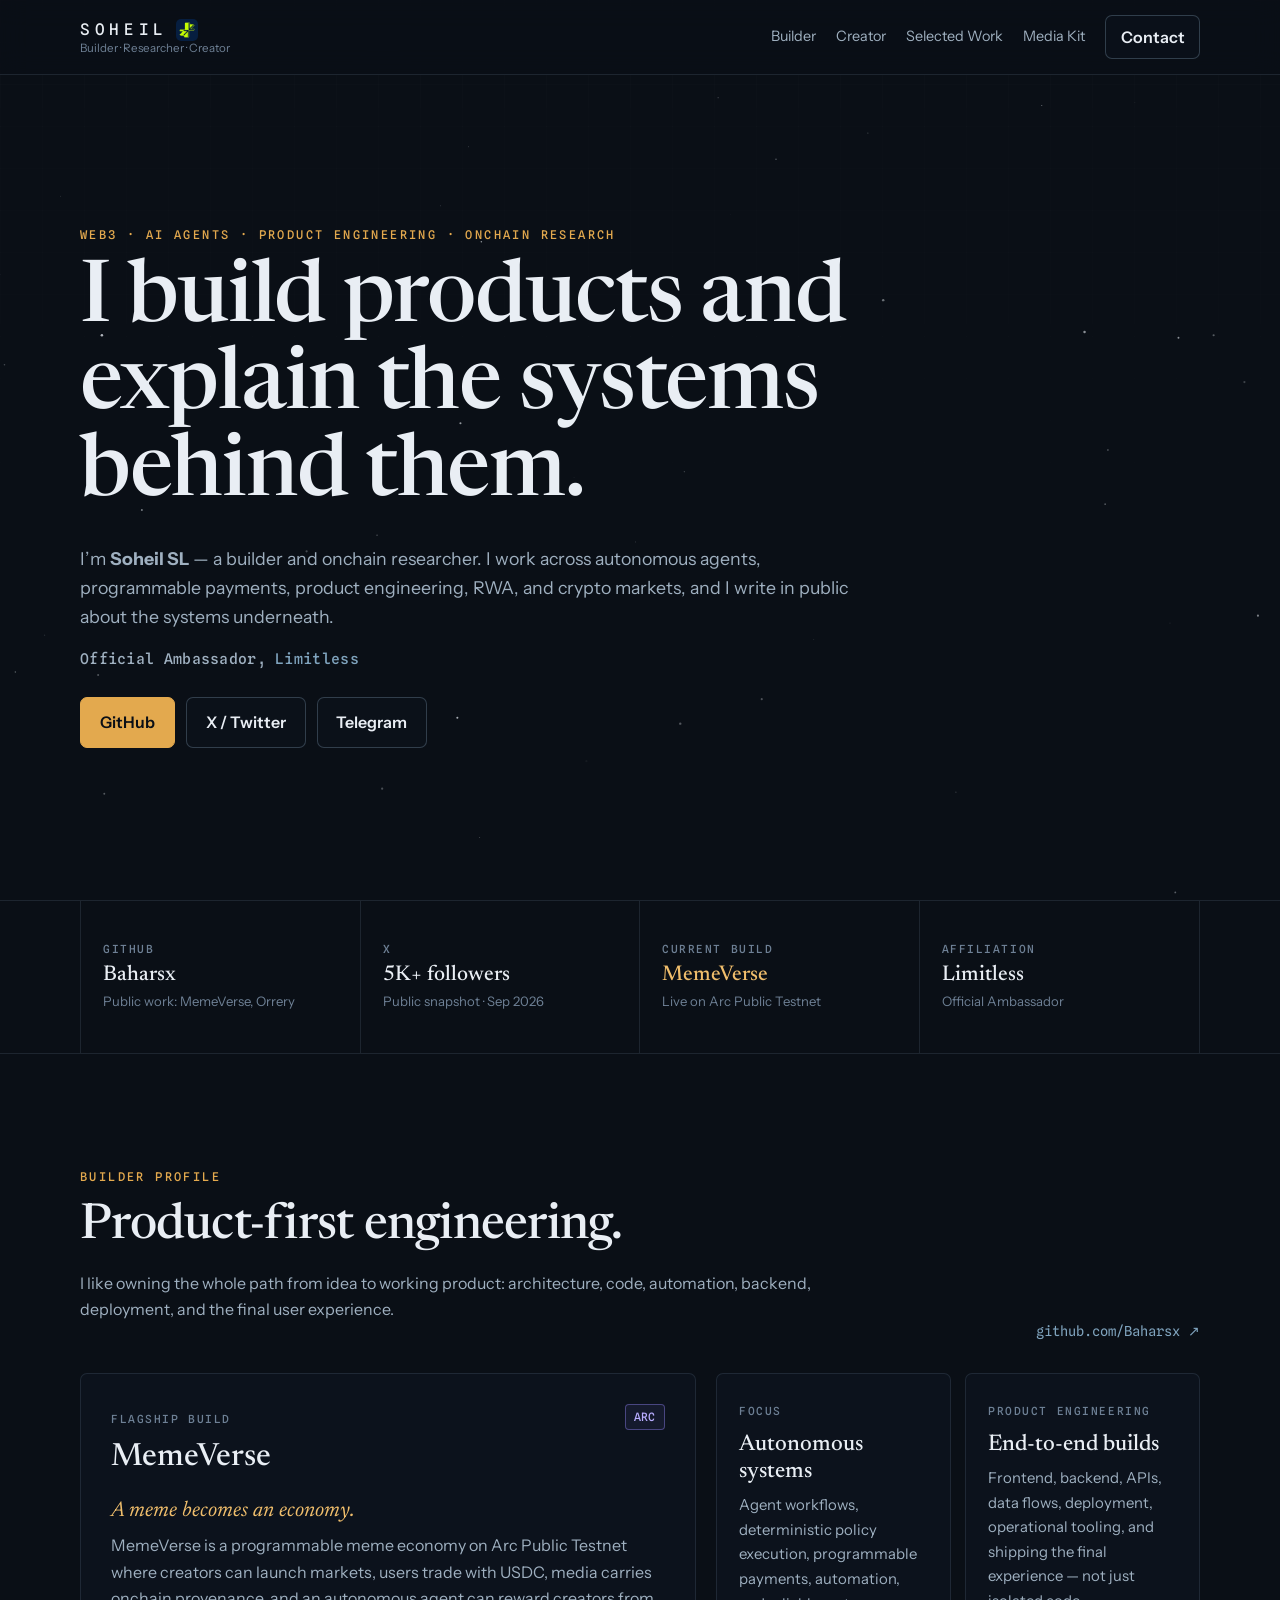
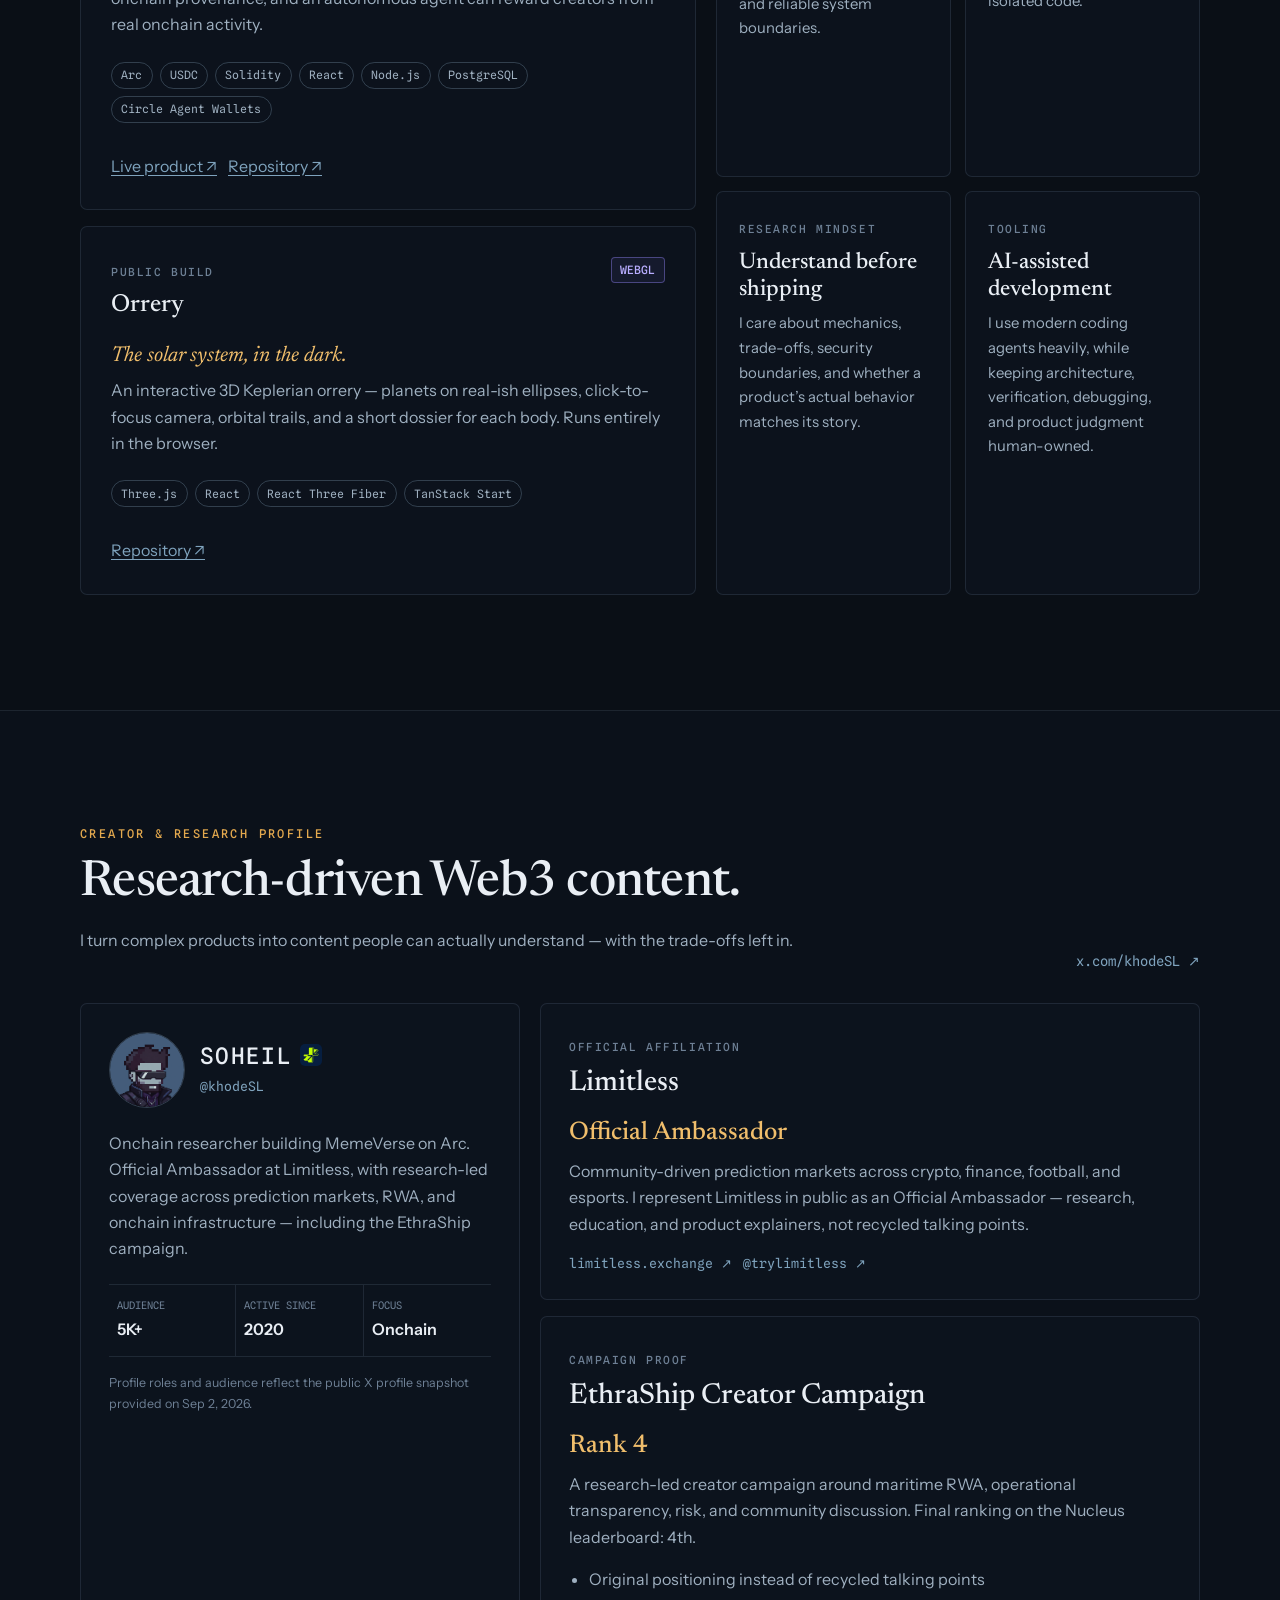
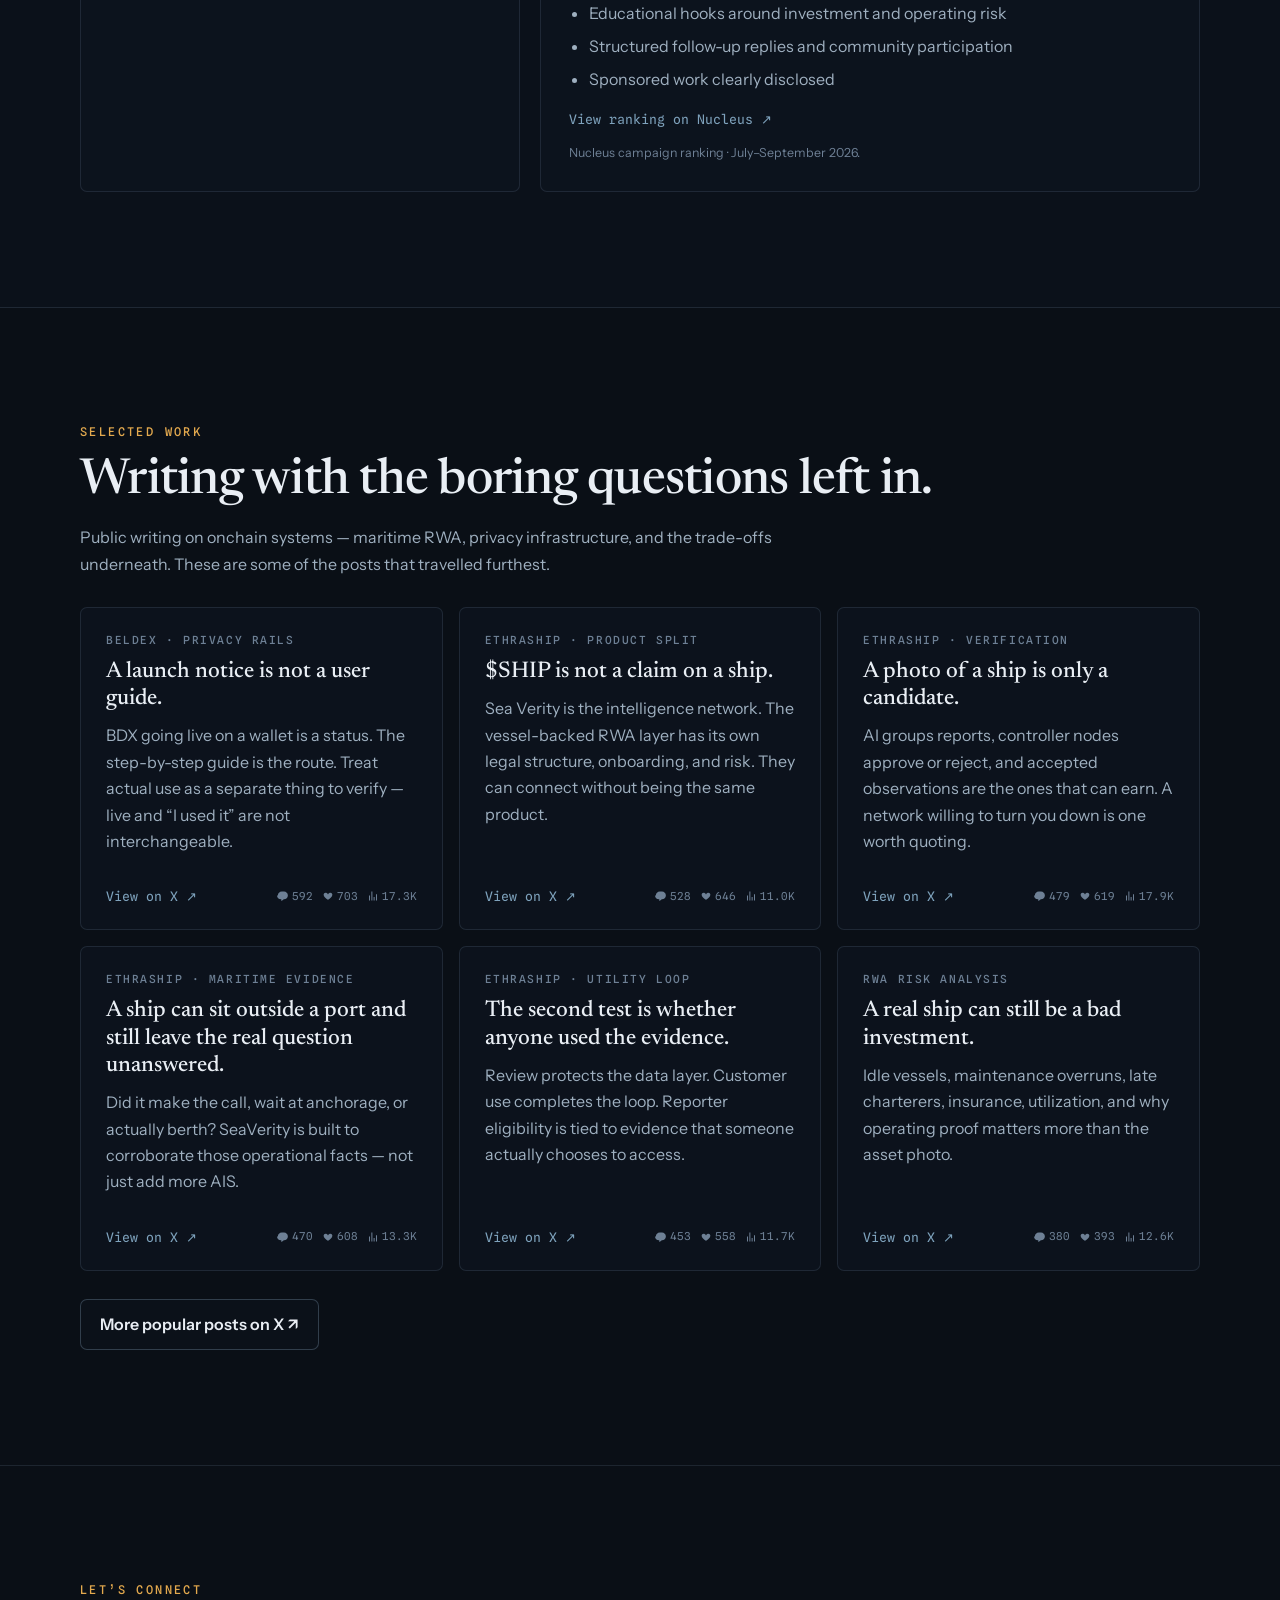
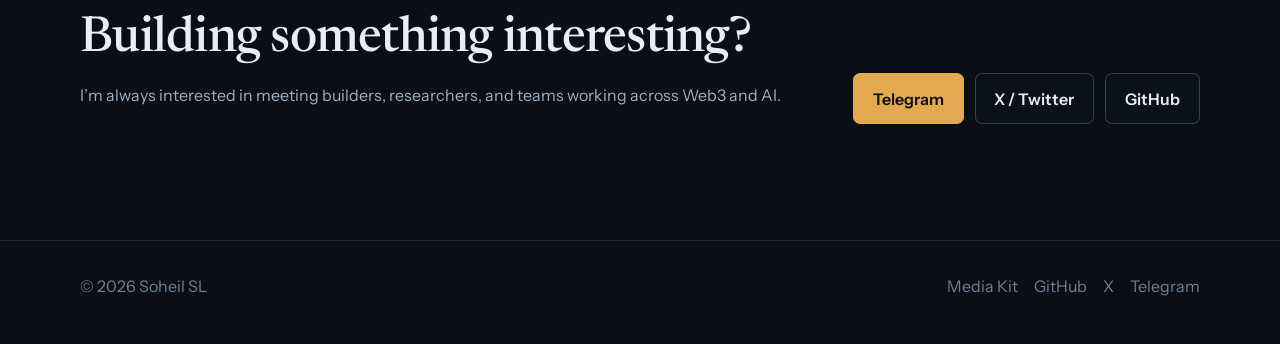
==== commit d621dacc: "Update views on the July EthraShip risk post to 12.6K" ====
--- a/index.html
+++ b/index.html
@@ -323,7 +323,7 @@
               <p class="post-metrics">
                 <span title="Comments"><svg viewBox="0 0 24 24" aria-hidden="true"><path d="M1.75 10.75c0-4.28 3.47-7.75 7.75-7.75h4.5c4.28 0 7.75 3.47 7.75 7.75S18.28 18.5 14 18.5h-.35l-3.9 3.15a.75.75 0 0 1-1.2-.6v-2.55h-.8c-4.28 0-7.75-3.47-7.75-7.75Z"/></svg>380</span>
                 <span title="Likes"><svg viewBox="0 0 24 24" aria-hidden="true"><path d="M16.7 5.5c-1.22 0-2.68.57-3.9 2.22l-.8 1.09-.8-1.09C9.98 6.07 8.52 5.5 7.3 5.5c-2.2 0-4.05 1.72-4.05 4.08 0 4.2 4.7 7.7 8.5 10.05.14.08.31.08.45 0 3.8-2.35 8.5-5.85 8.5-10.05 0-2.36-1.85-4.08-4-4.08Z"/></svg>393</span>
-                <span title="Views"><svg viewBox="0 0 24 24" aria-hidden="true"><path d="M8.75 21V3h2v18h-2Zm9.25 0V8.5h2V21h-2ZM4 21V11h2v10H4Zm9.25 0v-7h2v7h-2Z"/></svg>2.8K</span>
+                <span title="Views"><svg viewBox="0 0 24 24" aria-hidden="true"><path d="M8.75 21V3h2v18h-2Zm9.25 0V8.5h2V21h-2ZM4 21V11h2v10H4Zm9.25 0v-7h2v7h-2Z"/></svg>12.6K</span>
               </p>
             </div>
           </article>
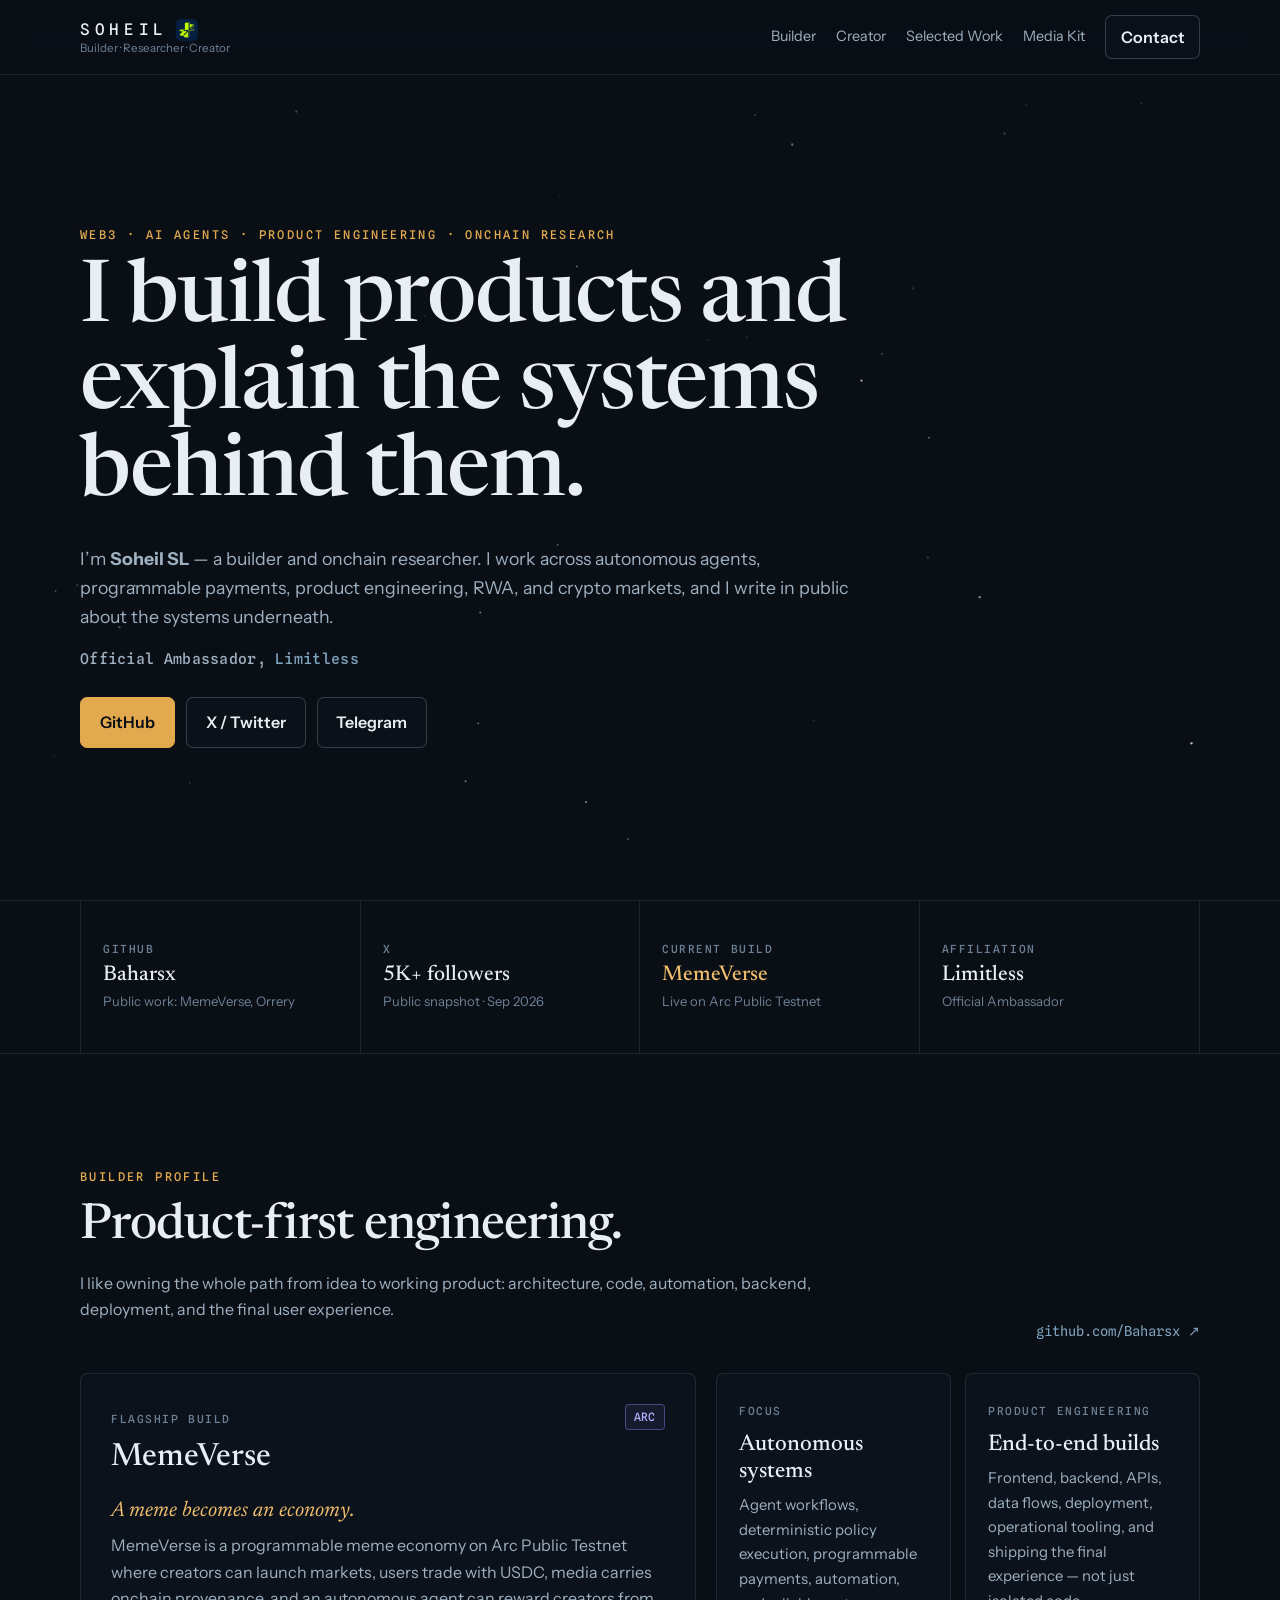
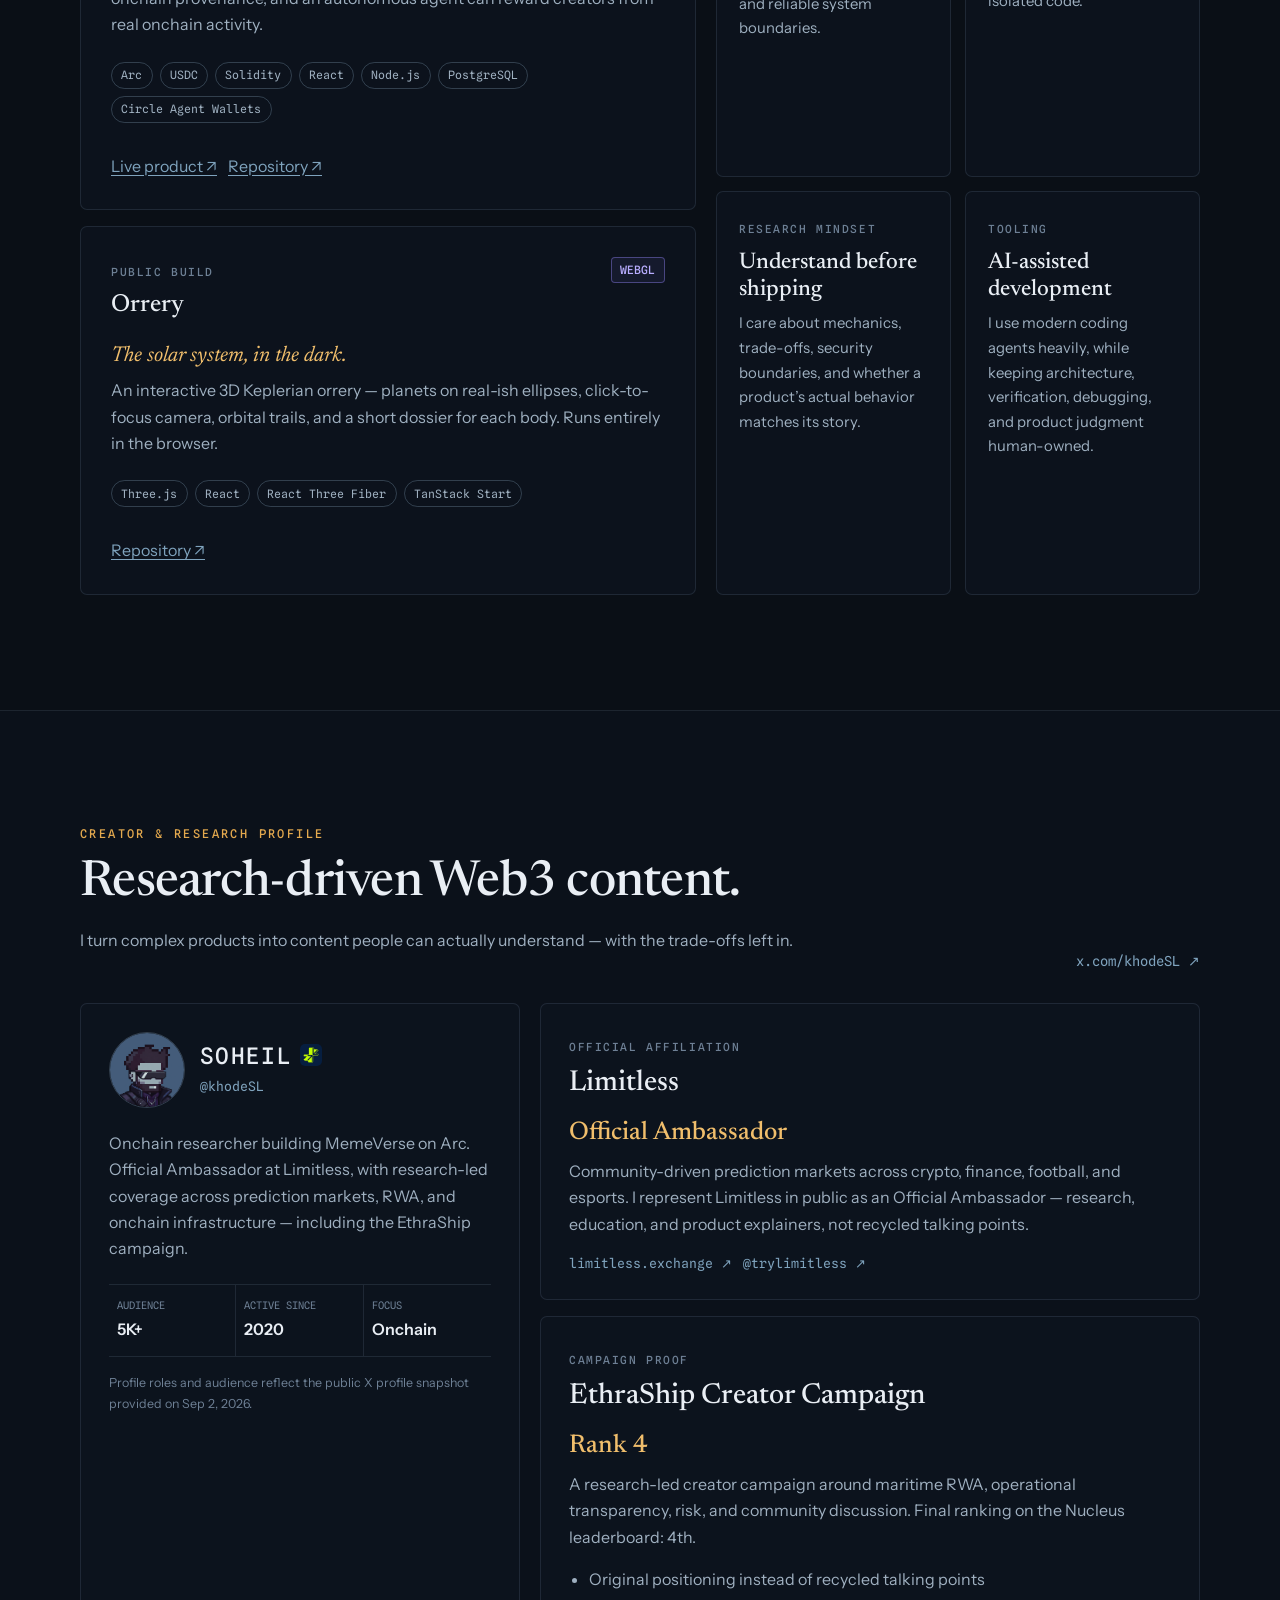
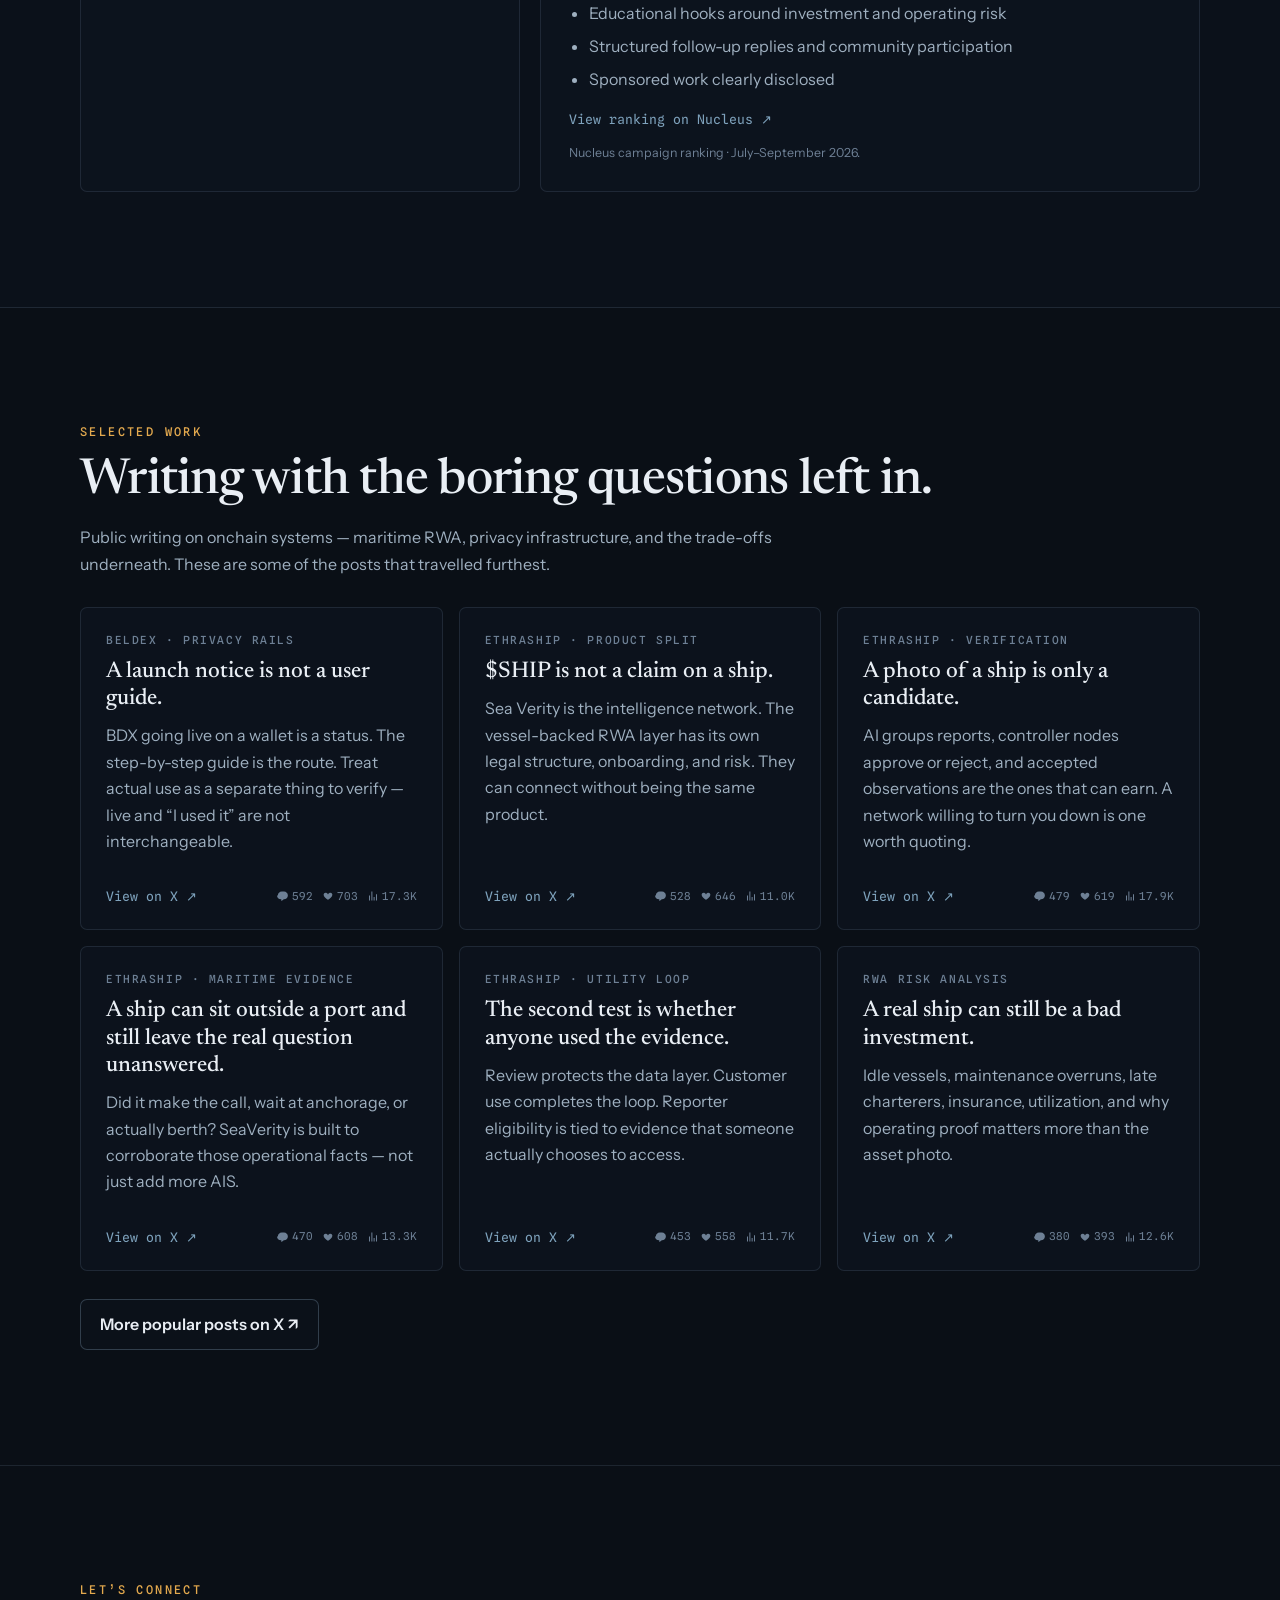
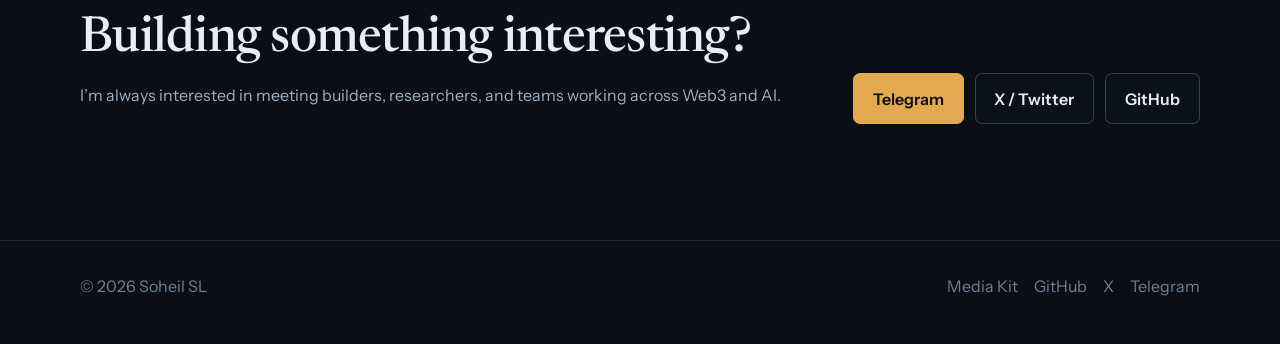
==== commit 3e6a7600: "Set the browser title to Soheil Portfolio" ====
--- a/index.html
+++ b/index.html
@@ -9,18 +9,18 @@
   <meta name="referrer" content="strict-origin-when-cross-origin" />
   <link rel="canonical" href="https://soheil-portfolio-pi.vercel.app/" />
   <meta property="og:site_name" content="Soheil" />
-  <meta property="og:title" content="Soheil — Builder & Onchain Researcher" />
+  <meta property="og:title" content="Soheil Portfolio" />
   <meta property="og:description" content="Building products and writing in public about the systems behind them — Web3, AI agents, onchain research, and product engineering." />
   <meta property="og:type" content="profile" />
   <meta property="og:url" content="https://soheil-portfolio-pi.vercel.app/" />
   <meta property="og:image" content="https://soheil-portfolio-pi.vercel.app/images/soheil-pfp.png" />
   <meta property="og:locale" content="en_US" />
   <meta name="twitter:card" content="summary" />
-  <meta name="twitter:title" content="Soheil — Builder & Onchain Researcher" />
+  <meta name="twitter:title" content="Soheil Portfolio" />
   <meta name="twitter:description" content="Building products and writing in public about the systems behind them — Web3, AI agents, onchain research, and product engineering." />
   <meta name="twitter:image" content="https://soheil-portfolio-pi.vercel.app/images/soheil-pfp.png" />
   <meta name="twitter:site" content="@khodeSL" />
-  <title>Soheil — Builder & Onchain Researcher</title>
+  <title>Soheil Portfolio</title>
   <link rel="icon" type="image/png" href="/images/soheil-pfp.png" />
   <link rel="apple-touch-icon" href="/images/soheil-pfp.png" />
   <link rel="preconnect" href="https://fonts.googleapis.com" />
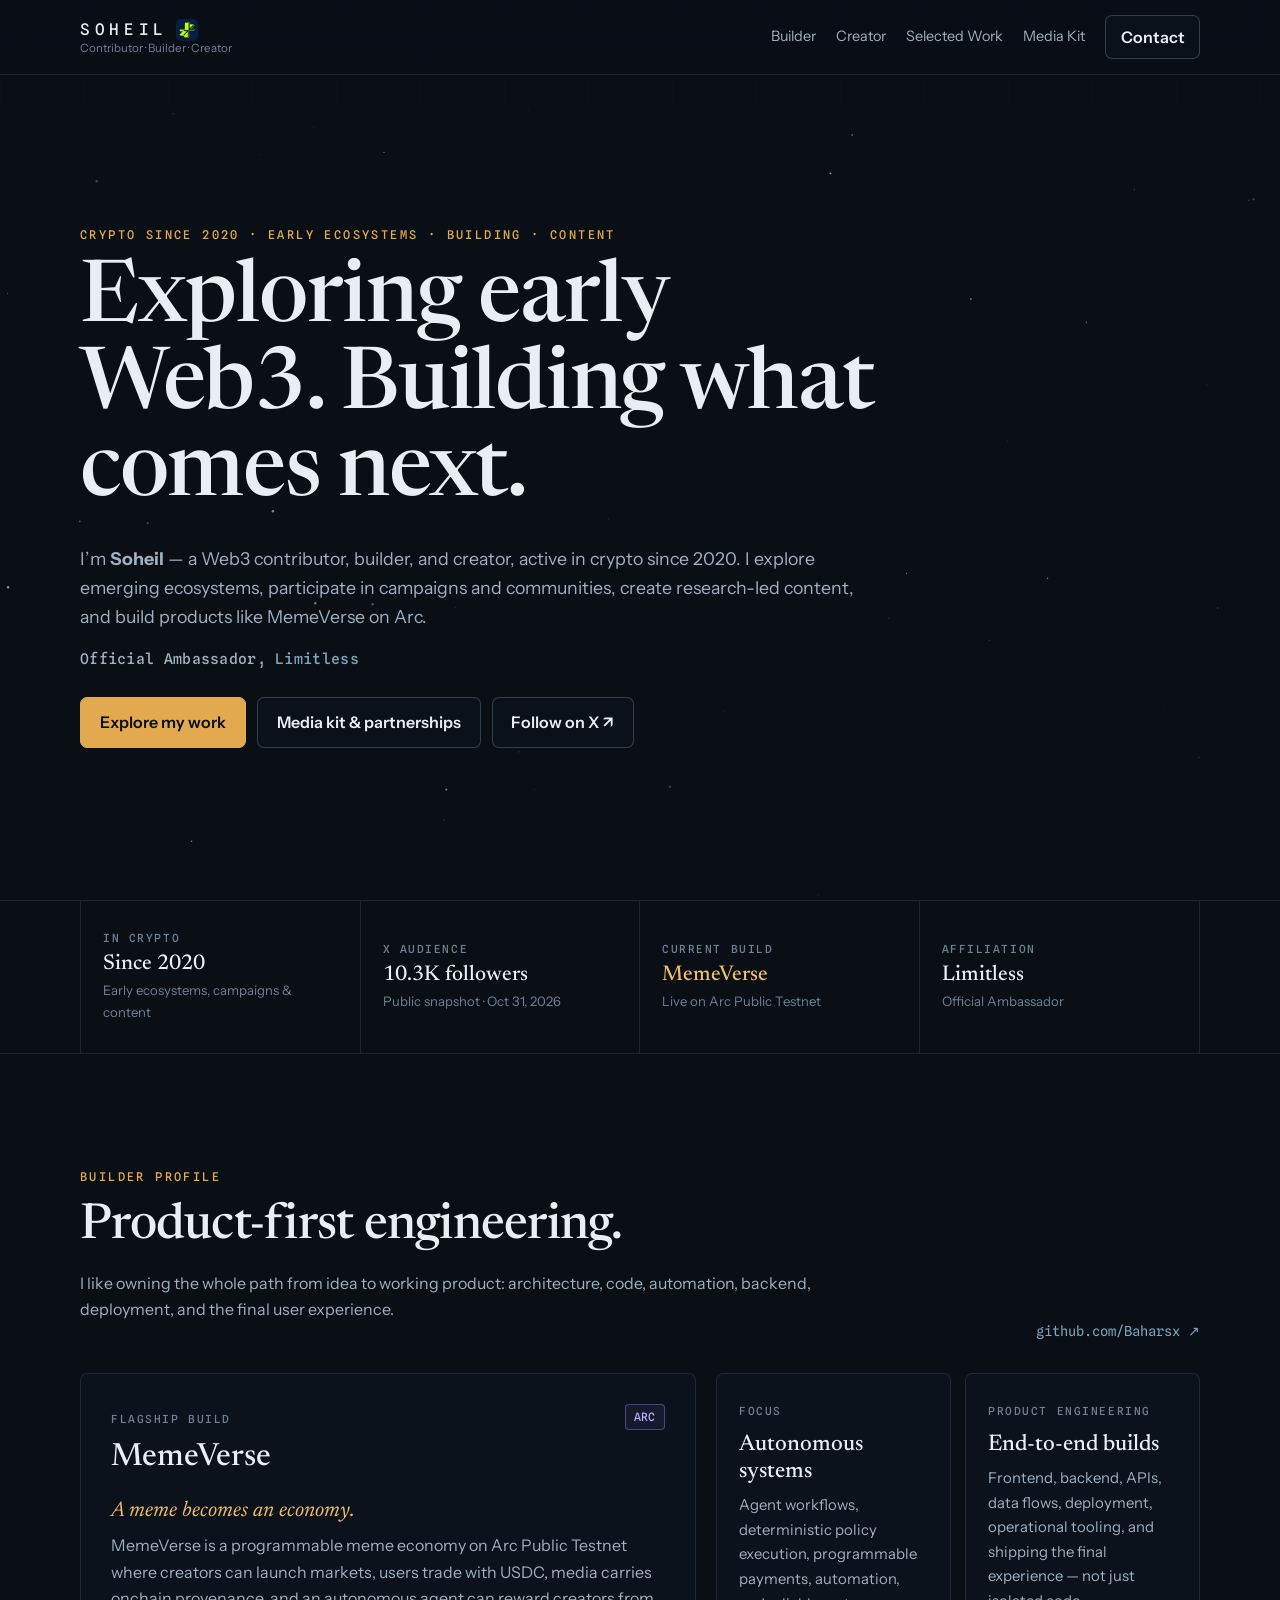
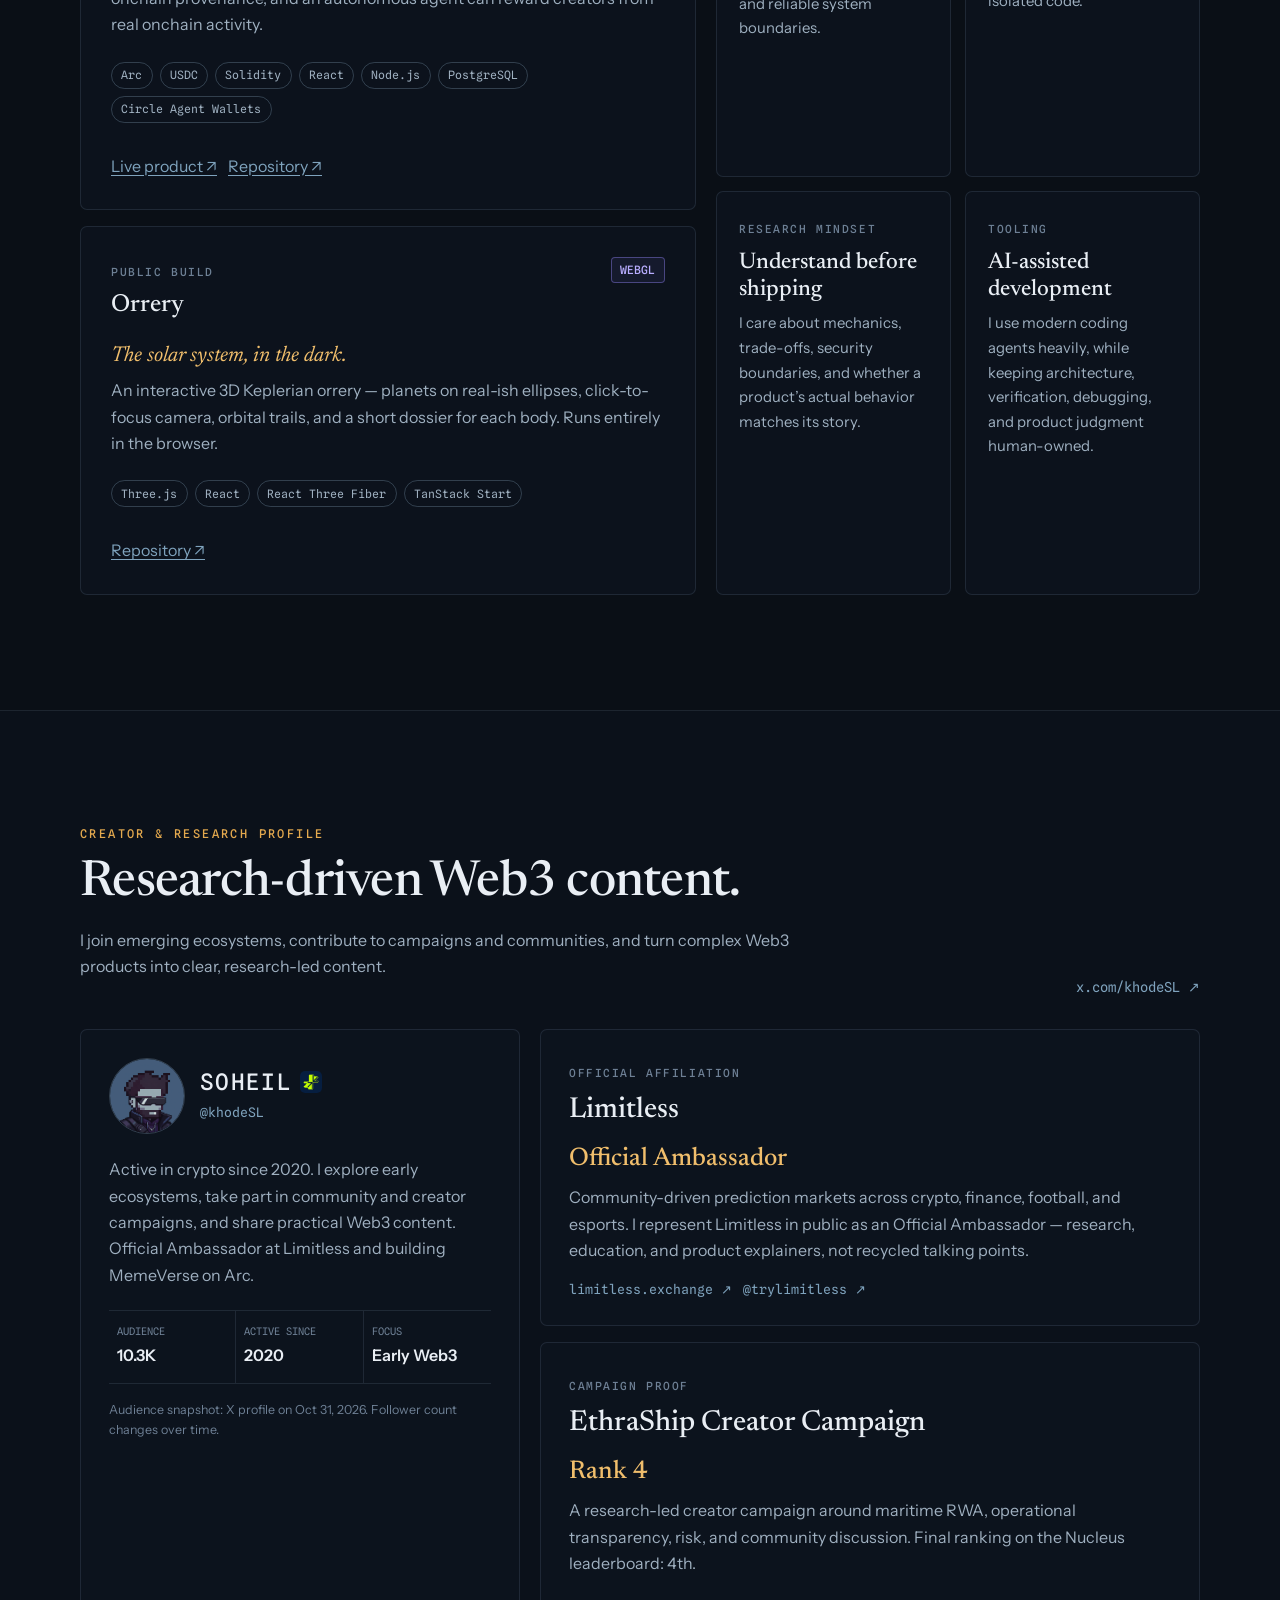
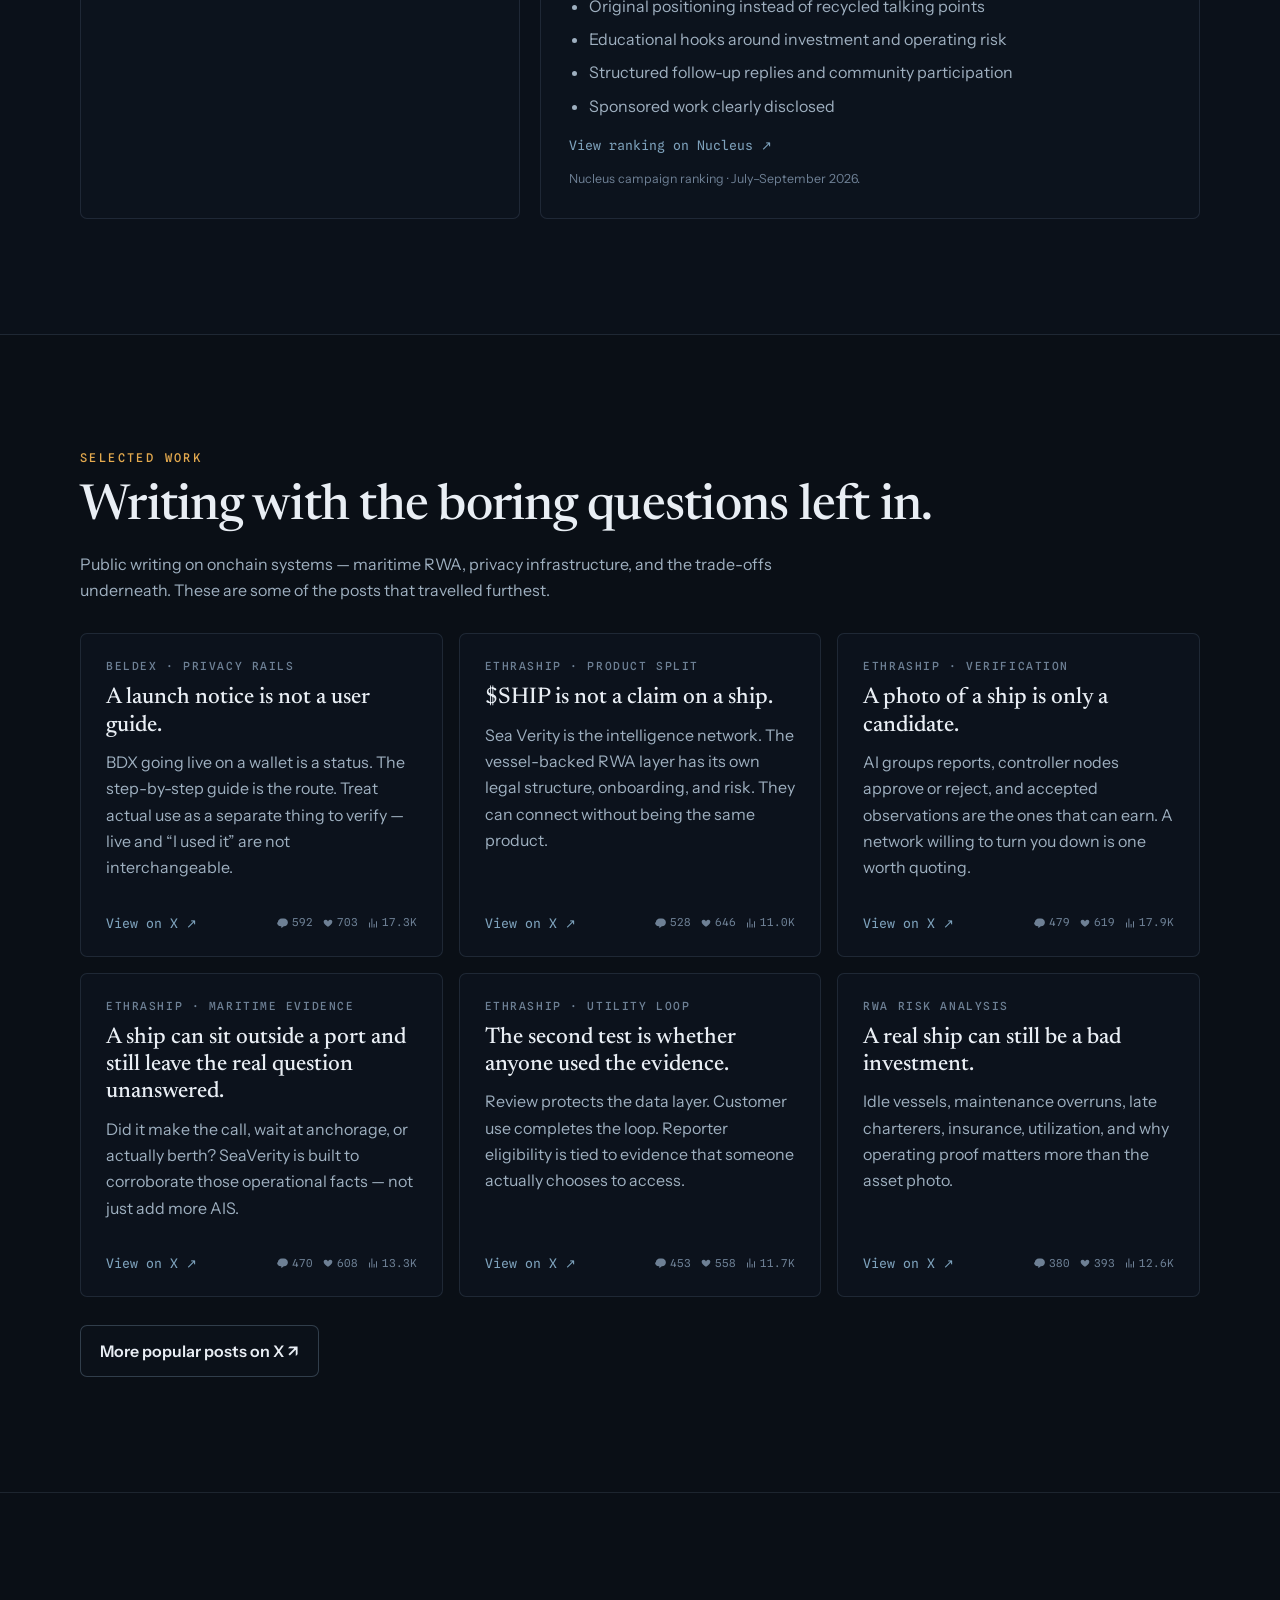
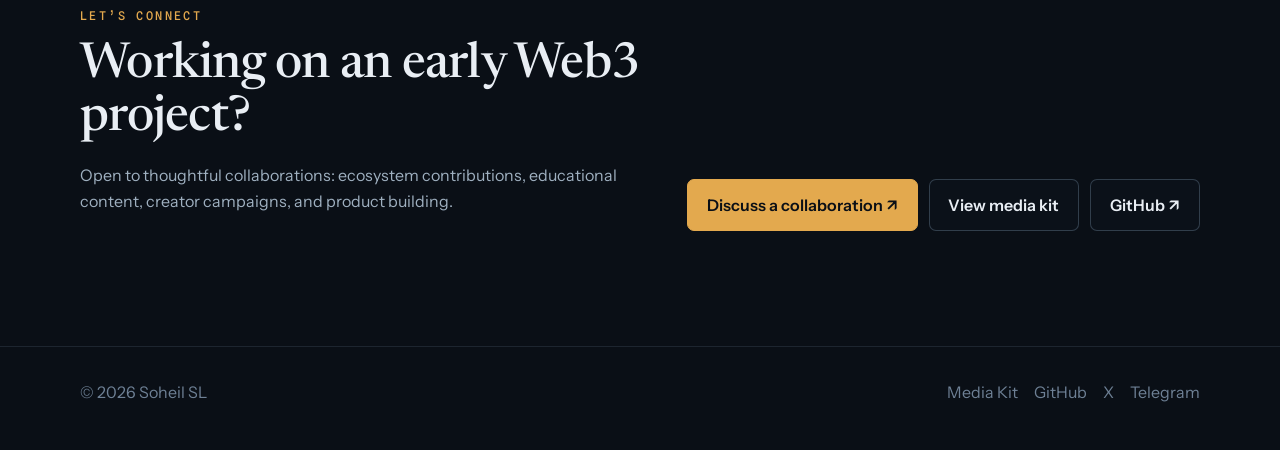
==== commit 2075e720: "Clarify Web3 identity and improve portfolio navigation" ====
--- a/index.html
+++ b/index.html
@@ -3,21 +3,21 @@
 <head>
   <meta charset="UTF-8" />
   <meta name="viewport" content="width=device-width, initial-scale=1" />
-  <meta name="description" content="Soheil SL — builder, onchain researcher, and Official Ambassador at Limitless. Working across AI agents, programmable payments, onchain products, RWA, and markets." />
+  <meta name="description" content="Soheil — early Web3 contributor, builder, creator, and Limitless Ambassador. Exploring crypto ecosystems since 2020, building MemeVerse, and creating Web3 content." />
   <meta name="theme-color" content="#0a0f16" />
   <meta name="color-scheme" content="dark" />
   <meta name="referrer" content="strict-origin-when-cross-origin" />
   <link rel="canonical" href="https://soheil-portfolio-pi.vercel.app/" />
   <meta property="og:site_name" content="Soheil" />
   <meta property="og:title" content="Soheil Portfolio" />
-  <meta property="og:description" content="Building products and writing in public about the systems behind them — Web3, AI agents, onchain research, and product engineering." />
+  <meta property="og:description" content="Exploring early Web3 ecosystems, building onchain products, and creating research-led content since 2020." />
   <meta property="og:type" content="profile" />
   <meta property="og:url" content="https://soheil-portfolio-pi.vercel.app/" />
   <meta property="og:image" content="https://soheil-portfolio-pi.vercel.app/images/soheil-pfp.png" />
   <meta property="og:locale" content="en_US" />
   <meta name="twitter:card" content="summary" />
   <meta name="twitter:title" content="Soheil Portfolio" />
-  <meta name="twitter:description" content="Building products and writing in public about the systems behind them — Web3, AI agents, onchain research, and product engineering." />
+  <meta name="twitter:description" content="Exploring early Web3 ecosystems, building onchain products, and creating research-led content since 2020." />
   <meta name="twitter:image" content="https://soheil-portfolio-pi.vercel.app/images/soheil-pfp.png" />
   <meta name="twitter:site" content="@khodeSL" />
   <title>Soheil Portfolio</title>
@@ -39,7 +39,7 @@
           <span class="brand-name">SOHEIL</span>
           <img class="affiliate-badge" src="/images/limitless-badge.png" alt="" width="22" height="22" />
         </span>
-        <span class="brand-role">Builder · Researcher · Creator</span>
+        <span class="brand-role">Contributor · Builder · Creator</span>
       </a>
       <button class="nav-toggle" type="button" aria-expanded="false" aria-controls="nav-menu" aria-label="Open navigation">
         <span></span><span></span>
@@ -58,17 +58,17 @@
     <section class="hero" id="home">
       <div class="section-inner">
         <div class="hero-copy">
-          <p class="eyebrow">Web3 · AI Agents · Product Engineering · Onchain Research</p>
-          <h1>I build products and explain the systems behind them.</h1>
+          <p class="eyebrow">Crypto since 2020 · Early ecosystems · Building · Content</p>
+          <h1>Exploring early Web3. Building what comes next.</h1>
           <p class="hero-lede">
-            I’m <strong>Soheil SL</strong> — a builder and onchain researcher.
-            I work across autonomous agents, programmable payments, product engineering, RWA, and crypto markets, and I write in public about the systems underneath.
+            I’m <strong>Soheil</strong> — a Web3 contributor, builder, and creator, active in crypto since 2020.
+            I explore emerging ecosystems, participate in campaigns and communities, create research-led content, and build products like MemeVerse on Arc.
           </p>
           <p class="hero-credential">Official Ambassador, <a href="https://limitless.exchange" target="_blank" rel="noopener noreferrer">Limitless</a></p>
           <div class="hero-actions">
-            <a class="button button-primary" href="https://github.com/Baharsx" target="_blank" rel="noopener noreferrer">GitHub</a>
-            <a class="button" href="https://x.com/khodeSL" target="_blank" rel="noopener noreferrer">X / Twitter</a>
-            <a class="button" href="https://t.me/sirSL" target="_blank" rel="noopener noreferrer">Telegram</a>
+            <a class="button button-primary" href="#work">Explore my work</a>
+            <a class="button" href="/media-kit.html">Media kit &amp; partnerships</a>
+            <a class="button" href="https://x.com/khodeSL" target="_blank" rel="noopener noreferrer">Follow on X ↗</a>
           </div>
         </div>
       </div>
@@ -77,14 +77,14 @@
     <section class="proof-strip" aria-label="Current public profile snapshot">
       <div class="section-inner proof-grid">
         <div class="proof-item">
-          <span class="proof-label">GitHub</span>
-          <strong>Baharsx</strong>
-          <span>Public work: MemeVerse, Orrery</span>
+          <span class="proof-label">In crypto</span>
+          <strong>Since 2020</strong>
+          <span>Early ecosystems, campaigns &amp; content</span>
         </div>
         <div class="proof-item">
-          <span class="proof-label">X</span>
-          <strong>5K+ followers</strong>
-          <span>Public snapshot · Sep 2026</span>
+          <span class="proof-label">X audience</span>
+          <strong>10.3K followers</strong>
+          <span>Public snapshot · Oct 31, 2026</span>
         </div>
         <div class="proof-item proof-highlight">
           <span class="proof-label">Current build</span>
@@ -182,7 +182,7 @@
         <div class="section-heading-row">
           <div>
             <h2>Research-driven Web3 content.</h2>
-            <p class="section-lede">I turn complex products into content people can actually understand — with the trade-offs left in.</p>
+            <p class="section-lede">I join emerging ecosystems, contribute to campaigns and communities, and turn complex Web3 products into clear, research-led content.</p>
           </div>
           <a class="text-link" href="https://x.com/khodeSL" target="_blank" rel="noopener noreferrer">x.com/khodeSL ↗</a>
         </div>
@@ -201,13 +201,13 @@
                 <a href="https://x.com/khodeSL" target="_blank" rel="noopener noreferrer">@khodeSL</a>
               </div>
             </div>
-            <p class="profile-bio">Onchain researcher building MemeVerse on Arc. Official Ambassador at Limitless, with research-led coverage across prediction markets, RWA, and onchain infrastructure — including the EthraShip campaign.</p>
+            <p class="profile-bio">Active in crypto since 2020. I explore early ecosystems, take part in community and creator campaigns, and share practical Web3 content. Official Ambassador at Limitless and building MemeVerse on Arc.</p>
             <dl class="profile-stats">
-              <div><dt>Audience</dt><dd>5K+</dd></div>
+              <div><dt>Audience</dt><dd>10.3K</dd></div>
               <div><dt>Active since</dt><dd>2020</dd></div>
-              <div><dt>Focus</dt><dd>Onchain</dd></div>
+              <div><dt>Focus</dt><dd>Early Web3</dd></div>
             </dl>
-            <p class="snapshot-note">Profile roles and audience reflect the public X profile snapshot provided on Sep 2, 2026.</p>
+            <p class="snapshot-note">Audience snapshot: X profile on Oct 31, 2026. Follower count changes over time.</p>
           </article>
 
           <div class="project-stack">
@@ -338,13 +338,13 @@
       <div class="section-inner contact-grid">
         <div>
           <p class="eyebrow">Let’s connect</p>
-          <h2>Building something interesting?</h2>
-          <p class="section-lede">I’m always interested in meeting builders, researchers, and teams working across Web3 and AI.</p>
+          <h2>Working on an early Web3 project?</h2>
+          <p class="section-lede">Open to thoughtful collaborations: ecosystem contributions, educational content, creator campaigns, and product building.</p>
         </div>
         <div class="contact-actions">
-          <a class="button button-primary" href="https://t.me/sirSL" target="_blank" rel="noopener noreferrer">Telegram</a>
-          <a class="button" href="https://x.com/khodeSL" target="_blank" rel="noopener noreferrer">X / Twitter</a>
-          <a class="button" href="https://github.com/Baharsx" target="_blank" rel="noopener noreferrer">GitHub</a>
+          <a class="button button-primary" href="https://t.me/sirSL" target="_blank" rel="noopener noreferrer">Discuss a collaboration ↗</a>
+          <a class="button" href="/media-kit.html">View media kit</a>
+          <a class="button" href="https://github.com/Baharsx" target="_blank" rel="noopener noreferrer">GitHub ↗</a>
         </div>
       </div>
     </section>
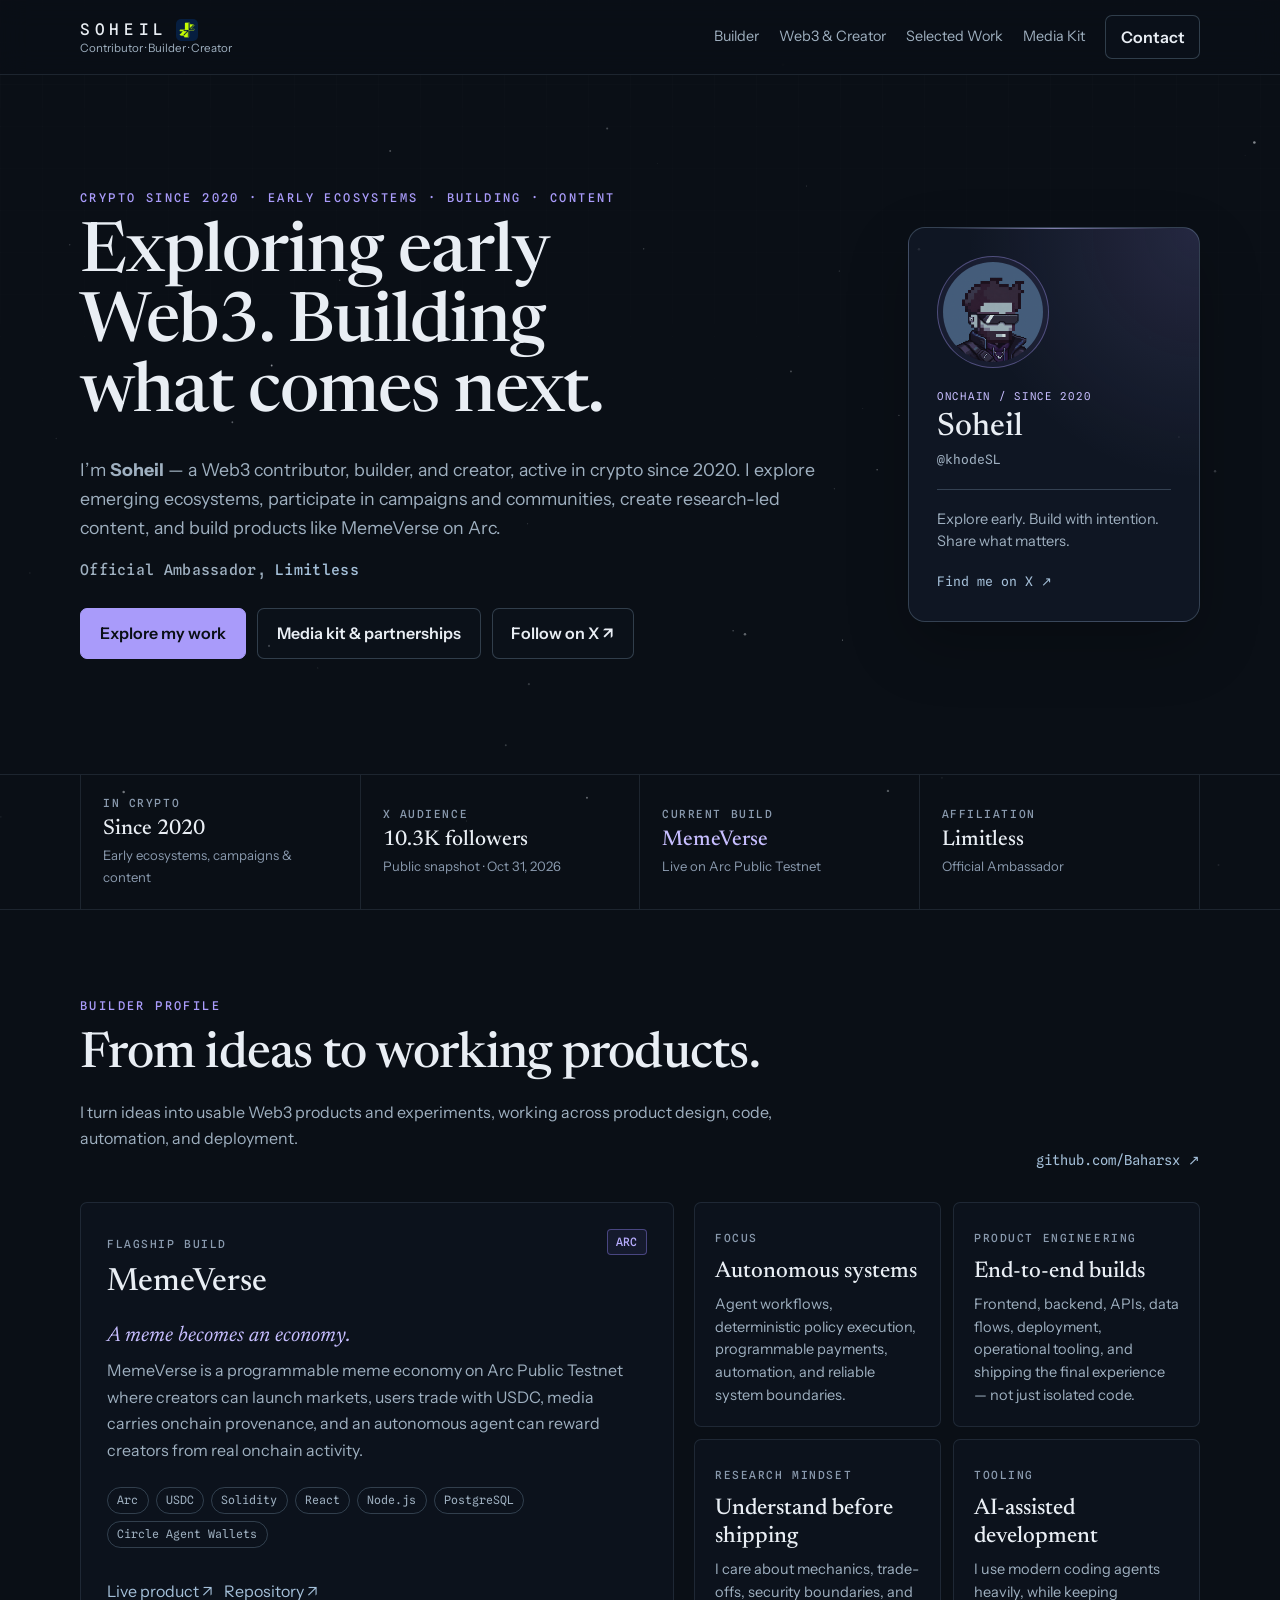
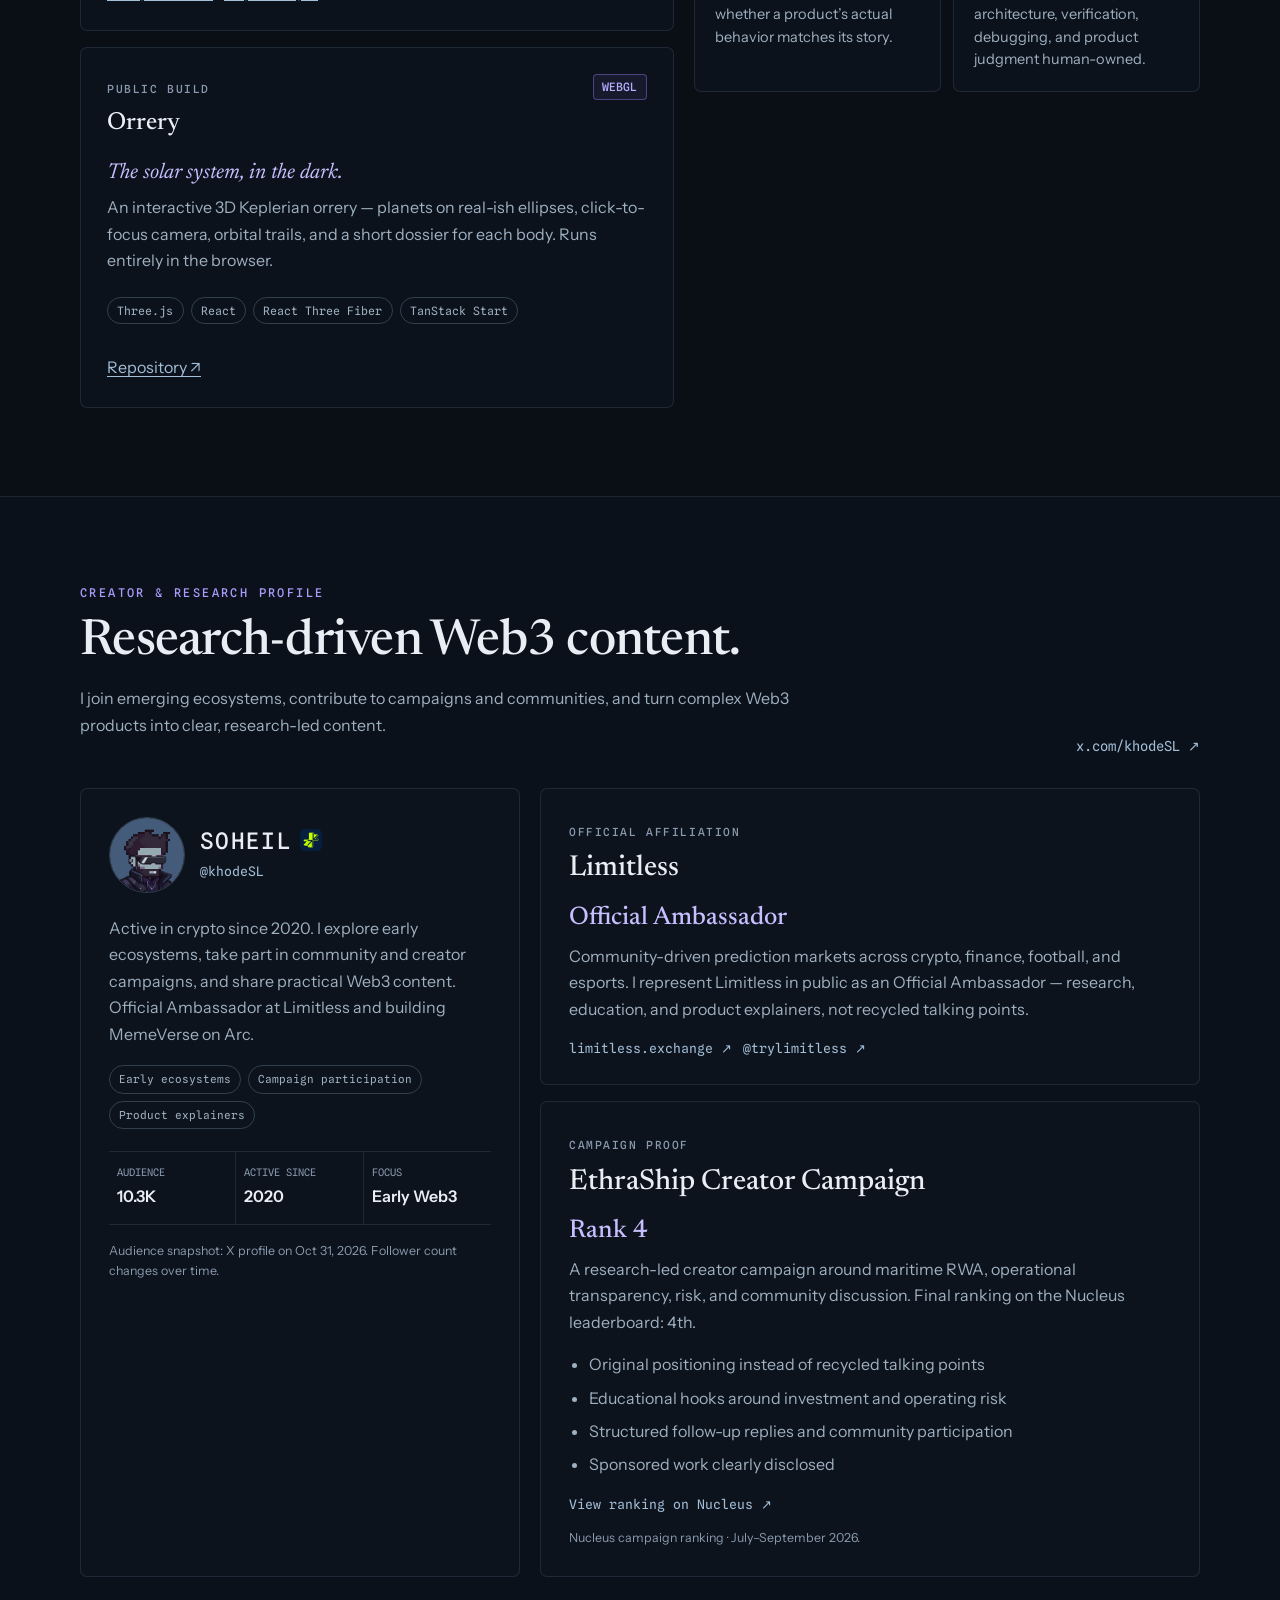
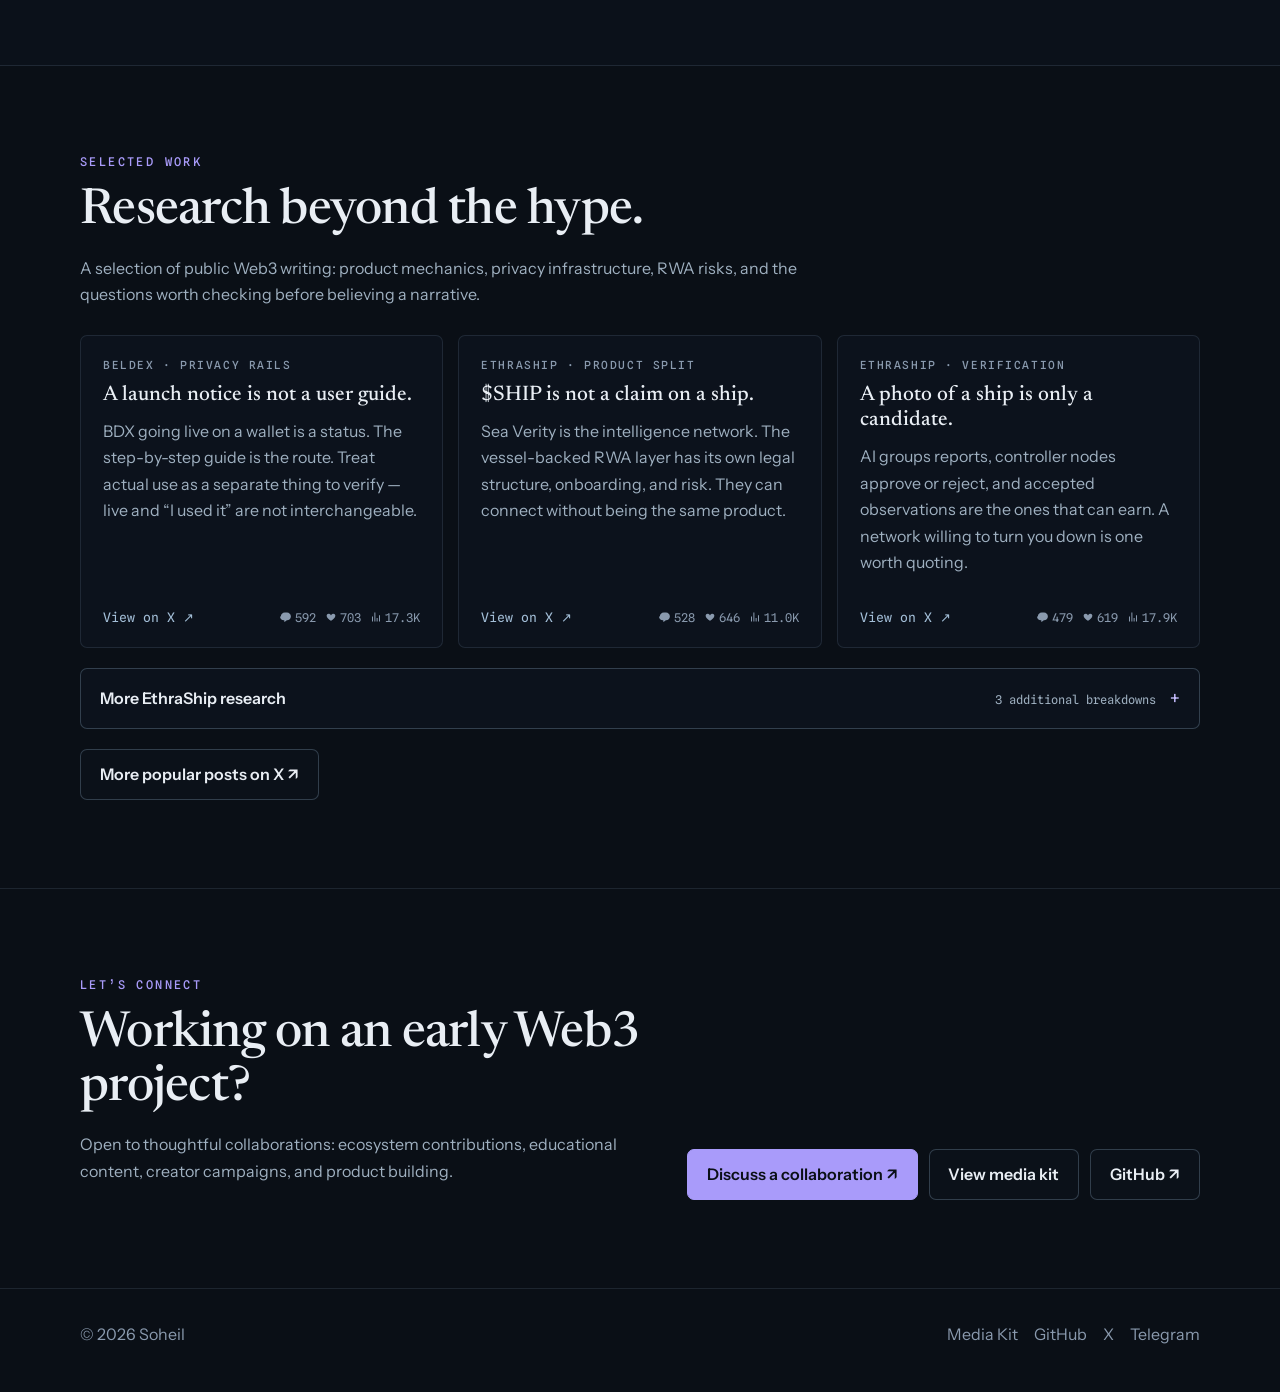
==== commit ecfb260d: "Polish portfolio UX, responsive design and Web3 storytelling" ====
--- a/index.html
+++ b/index.html
@@ -46,7 +46,7 @@
       </button>
       <div class="nav-menu" id="nav-menu">
         <a href="/#builder">Builder</a>
-        <a href="/#creator">Creator</a>
+        <a href="/#creator">Web3 &amp; Creator</a>
         <a href="/#work">Selected Work</a>
         <a href="/media-kit.html">Media Kit</a>
         <a class="button button-small" href="https://t.me/sirSL" target="_blank" rel="noopener noreferrer">Contact</a>
@@ -56,8 +56,12 @@
 
   <main id="main">
     <section class="hero" id="home">
-      <div class="section-inner">
+      <div class="section-inner hero-inner">
         <div class="hero-copy">
+          <div class="hero-mini-profile">
+            <img src="/images/soheil-pfp.png" alt="Pixel-art avatar of Soheil" width="48" height="48" />
+            <span>Soheil <span aria-hidden="true">·</span> @khodeSL</span>
+          </div>
           <p class="eyebrow">Crypto since 2020 · Early ecosystems · Building · Content</p>
           <h1>Exploring early Web3. Building what comes next.</h1>
           <p class="hero-lede">
@@ -71,6 +75,17 @@
             <a class="button" href="https://x.com/khodeSL" target="_blank" rel="noopener noreferrer">Follow on X ↗</a>
           </div>
         </div>
+        <aside class="hero-identity" aria-label="Soheil profile">
+          <div class="identity-avatar-wrap">
+            <img src="/images/soheil-pfp.png" alt="Pixel-art avatar of Soheil" width="112" height="112" decoding="async" />
+          </div>
+          <p class="identity-kicker">ONCHAIN / SINCE 2020</p>
+          <p class="identity-name">Soheil</p>
+          <p class="identity-handle">@khodeSL</p>
+          <div class="identity-rule" aria-hidden="true"></div>
+          <p class="identity-note">Explore early. Build with intention. Share what matters.</p>
+          <a class="identity-link" href="https://x.com/khodeSL" target="_blank" rel="noopener noreferrer">Find me on X ↗</a>
+        </aside>
       </div>
     </section>
 
@@ -104,8 +119,8 @@
         <p class="eyebrow">Builder profile</p>
         <div class="section-heading-row">
           <div>
-            <h2>Product-first engineering.</h2>
-            <p class="section-lede">I like owning the whole path from idea to working product: architecture, code, automation, backend, deployment, and the final user experience.</p>
+            <h2>From ideas to working products.</h2>
+            <p class="section-lede">I turn ideas into usable Web3 products and experiments, working across product design, code, automation, and deployment.</p>
           </div>
           <a class="text-link" href="https://github.com/Baharsx" target="_blank" rel="noopener noreferrer">github.com/Baharsx ↗</a>
         </div>
@@ -190,7 +205,7 @@
         <div class="creator-grid">
           <article class="profile-summary-card">
             <div class="profile-summary-head">
-              <img src="/images/soheil-pfp.png" alt="Portrait of Soheil" width="76" height="76" decoding="async" />
+              <img src="/images/soheil-pfp.png" alt="Pixel-art avatar of Soheil" width="76" height="76" decoding="async" />
               <div>
                 <h3>
                   SOHEIL
@@ -202,6 +217,11 @@
               </div>
             </div>
             <p class="profile-bio">Active in crypto since 2020. I explore early ecosystems, take part in community and creator campaigns, and share practical Web3 content. Official Ambassador at Limitless and building MemeVerse on Arc.</p>
+            <ul class="creator-focus" aria-label="Areas of contribution">
+              <li>Early ecosystems</li>
+              <li>Campaign participation</li>
+              <li>Product explainers</li>
+            </ul>
             <dl class="profile-stats">
               <div><dt>Audience</dt><dd>10.3K</dd></div>
               <div><dt>Active since</dt><dd>2020</dd></div>
@@ -246,8 +266,8 @@
     <section id="work">
       <div class="section-inner">
         <p class="eyebrow">Selected work</p>
-        <h2>Writing with the boring questions left in.</h2>
-        <p class="section-lede">Public writing on onchain systems — maritime RWA, privacy infrastructure, and the trade-offs underneath. These are some of the posts that travelled furthest.</p>
+        <h2>Research beyond the hype.</h2>
+        <p class="section-lede">A selection of public Web3 writing: product mechanics, privacy infrastructure, RWA risks, and the questions worth checking before believing a narrative.</p>
         <div class="work-grid">
           <article class="work-card">
             <span class="card-kicker">Beldex · privacy rails</span>
@@ -288,6 +308,10 @@
               </p>
             </div>
           </article>
+        </div>
+        <details class="more-work">
+          <summary><span>More EthraShip research</span><span class="more-work-count">3 additional breakdowns <span aria-hidden="true">+</span></span></summary>
+          <div class="work-grid work-grid-secondary">
           <article class="work-card">
             <span class="card-kicker">EthraShip · maritime evidence</span>
             <h3>A ship can sit outside a port and still leave the real question unanswered.</h3>
@@ -327,7 +351,8 @@
               </p>
             </div>
           </article>
-        </div>
+          </div>
+        </details>
         <p class="work-more">
           <a class="button" href="https://x.com/search?q=from%3AkhodeSL%20-filter%3Areplies%20since%3A2026-07-01%20min_faves%3A100&src=typed_query&f=live" target="_blank" rel="noopener noreferrer">More popular posts on X ↗</a>
         </p>
@@ -352,7 +377,7 @@
 
   <footer class="site-footer">
     <div class="section-inner footer-inner">
-      <span>© 2026 Soheil SL</span>
+      <span>© 2026 Soheil</span>
       <div class="footer-links">
         <a href="/media-kit.html">Media Kit</a>
         <a href="https://github.com/Baharsx" target="_blank" rel="noopener noreferrer">GitHub</a>
--- a/style.css
+++ b/style.css
@@ -4,14 +4,14 @@
   --ink-3: #141d2b;
   --line: rgba(148, 178, 204, 0.14);
   --line-strong: rgba(148, 178, 204, 0.28);
-  --steel: #7fa3bd;
+  --steel: #a4bfd8;
   --steel-dim: #56718a;
-  --beacon: #e3a94e;
-  --beacon-bright: #f0be6c;
+  --beacon: #a99bfa;
+  --beacon-bright: #c7beff;
   --violet: #8b7ae8;
   --text: #e9eef4;
   --text-2: #9fb0c0;
-  --text-3: #6e8095;
+  --text-3: #8a9aae;
   --font-display: 'Newsreader', Georgia, serif;
   --font-body: 'Instrument Sans', system-ui, sans-serif;
   --font-mono: 'Spline Sans Mono', ui-monospace, monospace;
@@ -59,7 +59,7 @@
 .skip-link { position: fixed; top: -80px; left: 16px; z-index: 999; padding: 10px 14px; background: var(--beacon); color: var(--ink); border-radius: 5px; }
 .skip-link:focus { top: 12px; }
 .section-inner { width: min(1120px, calc(100% - 40px)); margin: 0 auto; }
-main > section { padding: clamp(74px, 9vw, 118px) 0; border-bottom: 1px solid var(--line); }
+main > section { padding: clamp(60px, 7vw, 88px) 0; border-bottom: 1px solid var(--line); }
 .section-alt { background: rgba(14,21,32,.52); }
 
 .site-header { position: sticky; top: 0; z-index: 100; background: rgba(10,15,22,.82); backdrop-filter: blur(14px); border-bottom: 1px solid var(--line); }
@@ -67,7 +67,7 @@
 .brand { display: flex; flex-direction: column; text-decoration: none; line-height: 1.25; }
 .brand-lockup { display: flex; align-items: center; gap: 8px; }
 .brand-name { color: var(--text); font: 500 1rem var(--font-mono); letter-spacing: .29em; }
-.brand-role { color: var(--text-3); font-size: .72rem; }
+.brand-role { color: var(--text-2); font-size: .72rem; }
 .nav-menu { display: flex; align-items: center; gap: 20px; }
 .nav-menu > a:not(.button) { color: var(--text-2); text-decoration: none; font-size: .9rem; }
 .nav-menu > a[aria-current="page"]:not(.button) { color: var(--text); }
@@ -86,7 +86,23 @@
 .hero-credential a { color: var(--steel); text-decoration: none; }
 .hero-credential a:hover { color: var(--beacon-bright); }
 
-.hero { min-height: calc(100vh - 74px); display: flex; align-items: center; }
+.hero { min-height: min(700px, calc(100svh - 74px)); display: flex; align-items: center; padding: 68px 0; }
+.hero-inner { display: grid; grid-template-columns: minmax(0, 1fr) minmax(245px, 292px); align-items: center; gap: clamp(28px, 5vw, 68px); }
+.hero-copy { min-width: 0; }
+.hero-copy h1 { font-size: clamp(3.3rem, 5.35vw, 5.1rem); max-width: 14ch; }
+.hero-mini-profile { display: none; }
+.hero-identity { position: relative; padding: 28px; border: 1px solid var(--line-strong); border-radius: 17px; background: radial-gradient(100% 80% at 100% 0%, rgba(169,155,250,.14), transparent 80%), rgba(17,24,38,.86); box-shadow: 0 24px 62px rgba(0,0,0,.22); }
+.hero-identity::before { content: ''; position: absolute; top: 0; left: 29px; right: 29px; height: 1px; background: linear-gradient(90deg, transparent, rgba(199,190,255,.6), transparent); }
+.identity-avatar-wrap { display: inline-flex; padding: 5px; border: 1px solid rgba(169,155,250,.38); border-radius: 50%; background: rgba(169,155,250,.06); }
+.identity-avatar-wrap img { width: 100px; height: 100px; object-fit: cover; border-radius: 50%; }
+.identity-kicker { margin: 21px 0 8px; color: var(--beacon-bright); font: .67rem var(--font-mono); letter-spacing: .16em; }
+.identity-name { margin: 0; color: var(--text); font: 500 2rem/1.05 var(--font-display); }
+.identity-handle { margin: 7px 0 0; color: var(--text-2); font: .81rem var(--font-mono); }
+.identity-rule { height: 1px; background: var(--line-strong); margin: 22px 0 18px; }
+.identity-note { color: var(--text-2); margin: 0 0 14px; font-size: .91rem; line-height: 1.55; }
+.identity-link { font: .82rem var(--font-mono); text-decoration: none; }
+.hero-actions .button { min-height: 46px; }
+
 .hero-actions, .contact-actions, .card-links { display: flex; gap: 11px; flex-wrap: wrap; margin-top: 30px; }
 .button { display: inline-flex; align-items: center; justify-content: center; min-height: 44px; padding: .72rem 1.18rem; border: 1px solid var(--line-strong); color: var(--text); border-radius: var(--radius); text-decoration: none; font-weight: 600; background: rgba(14,21,32,.38); cursor: pointer; }
 .button:hover { border-color: var(--beacon); color: var(--beacon-bright); }
@@ -97,7 +113,7 @@
 
 .proof-strip { padding: 0; }
 .proof-grid { display: grid; grid-template-columns: repeat(4, 1fr); border-left: 1px solid var(--line); border-right: 1px solid var(--line); }
-.proof-item { min-height: 152px; padding: 25px 22px; border-right: 1px solid var(--line); display: flex; flex-direction: column; justify-content: center; }
+.proof-item { min-height: 124px; padding: 21px 22px; border-right: 1px solid var(--line); display: flex; flex-direction: column; justify-content: center; }
 .proof-item:last-child { border-right: 0; }
 .proof-label, .card-kicker { color: var(--text-3); font: 500 .7rem var(--font-mono); letter-spacing: .14em; text-transform: uppercase; }
 .proof-item strong { margin-top: 8px; font: 500 1.34rem var(--font-display); }
@@ -105,10 +121,10 @@
 .proof-highlight strong { color: var(--beacon-bright); }
 
 .section-heading-row { display: flex; align-items: flex-end; justify-content: space-between; gap: 28px; margin-bottom: 34px; }
-.builder-layout { display: grid; grid-template-columns: 1.12fr .88fr; gap: 20px; }
+.builder-layout { display: grid; grid-template-columns: 1.08fr .92fr; gap: 20px; align-items: start; }
 .project-stack { display: grid; gap: 16px; }
 .project-card, .capability-card, .profile-summary-card, .case-card, .work-card { background: rgba(14,21,32,.7); border: 1px solid var(--line); border-radius: var(--radius); }
-.project-card { padding: 30px; }
+.project-card { padding: 26px; }
 .project-card:hover, .capability-card:hover, .work-card:hover { border-color: var(--line-strong); }
 .project-head { display: flex; align-items: flex-start; justify-content: space-between; gap: 18px; }
 .project-head h3 { margin: 8px 0 0; font-size: 2rem; }
@@ -118,10 +134,10 @@
 .project-card > p:not(.project-hook) { color: var(--text-2); }
 .tech-row { display: flex; flex-wrap: wrap; gap: 7px; margin-top: 24px; }
 .tech-row span { border: 1px solid var(--line-strong); color: var(--text-2); border-radius: 999px; padding: .34rem .58rem; font: .72rem var(--font-mono); }
-.capability-grid { display: grid; grid-template-columns: 1fr 1fr; gap: 14px; }
-.capability-card { padding: 22px; }
+.capability-grid { display: grid; grid-template-columns: repeat(2, minmax(0, 1fr)); grid-auto-rows: max-content; gap: 12px; align-content: start; align-self: start; }
+.capability-card { padding: 20px; }
 .capability-card h3 { margin: 9px 0 8px; }
-.capability-card p { color: var(--text-2); font-size: .93rem; margin-bottom: 0; }
+.capability-card p { color: var(--text-2); font-size: .91rem; line-height: 1.55; margin-bottom: 0; }
 
 .creator-grid { display: grid; grid-template-columns: .8fr 1.2fr; gap: 20px; }
 .profile-summary-card, .case-card { padding: 28px; }
@@ -140,7 +156,10 @@
 }
 .affiliate-badge-lg { width: 36px; height: 36px; border-radius: 8px; }
 .name-with-badge { display: flex; align-items: center; gap: 14px; }
-.profile-bio { margin: 22px 0; color: var(--text-2); }
+.profile-bio { margin: 22px 0 18px; color: var(--text-2); }
+.creator-focus { display: flex; flex-wrap: wrap; gap: 7px; padding: 0; margin: 0 0 22px; list-style: none; }
+.creator-focus li { border: 1px solid var(--line-strong); border-radius: 999px; padding: 5px 9px; color: var(--text-2); font: .69rem/1.5 var(--font-mono); }
+
 .profile-stats { display: grid; grid-template-columns: repeat(3, 1fr); border-top: 1px solid var(--line); border-bottom: 1px solid var(--line); margin: 0; }
 .profile-stats div { padding: 14px 8px; border-right: 1px solid var(--line); }
 .profile-stats div:last-child { border-right: 0; }
@@ -155,11 +174,11 @@
 .case-card ul { padding-left: 20px; }
 .case-card li + li { margin-top: 7px; }
 
-.work-grid { display: grid; grid-template-columns: repeat(3, 1fr); gap: 16px; margin-top: 30px; }
-.work-card { padding: 25px; display: flex; flex-direction: column; }
-.work-card h3 { margin: 11px 0 10px; }
+.work-grid { display: grid; grid-template-columns: repeat(3, minmax(0,1fr)); gap: 15px; margin-top: 27px; }
+.work-card { padding: 22px; display: flex; flex-direction: column; }
+.work-card h3 { margin: 11px 0 10px; font-size: clamp(1.24rem, 1.65vw, 1.46rem); }
 .work-card > p { color: var(--text-2); flex: 1; }
-.work-card-foot { display: flex; align-items: center; justify-content: space-between; gap: 10px; margin-top: 18px; }
+.work-card-foot { display: flex; align-items: center; justify-content: space-between; gap: 12px; flex-wrap: wrap; margin-top: 18px; }
 .work-card-foot a { text-decoration: none; font: .82rem var(--font-mono); white-space: nowrap; }
 .post-metrics {
   display: flex;
@@ -168,12 +187,21 @@
   gap: 9px;
   margin: 0 0 0 auto;
   color: var(--text-3);
-  font: .68rem var(--font-mono);
+  font: .75rem var(--font-mono);
   letter-spacing: 0;
 }
 .post-metrics span { display: inline-flex; align-items: center; gap: 3px; }
 .post-metrics svg { width: 12px; height: 12px; fill: currentColor; flex: none; }
-.work-more { margin: 28px 0 0; }
+.more-work { margin-top: 20px; }
+.more-work summary { display: flex; justify-content: space-between; align-items: center; gap: 16px; cursor: pointer; border: 1px solid var(--line-strong); border-radius: var(--radius); padding: 16px 19px; color: var(--text); font-weight: 600; background: rgba(14,21,32,.7); list-style: none; }
+.more-work summary::-webkit-details-marker { display: none; }
+.more-work summary:hover { border-color: var(--beacon); }
+.more-work summary:focus-visible { outline: 2px solid var(--beacon); outline-offset: 3px; }
+.more-work-count { color: var(--text-2); font: .75rem var(--font-mono); white-space: nowrap; }
+.more-work-count span { color: var(--beacon-bright); margin-left: 7px; font-size: 1rem; }
+.more-work[open] .more-work-count span { display: inline-block; transform: rotate(45deg); }
+.work-grid-secondary { margin-top: 16px; }
+.work-more { margin: 20px 0 0; }
 
 .contact-grid { display: grid; grid-template-columns: 1fr auto; gap: 30px; align-items: flex-end; }
 .contact-actions { justify-content: flex-end; margin-top: 0; }
@@ -199,8 +227,17 @@
 .media-section h2 { font-size: 1.8rem; }
 .media-section p, .media-section li { color: var(--text-2); }
 .media-links { display: flex; gap: 18px; flex-wrap: wrap; }
+.media-kit-cta { display: flex; flex-wrap: wrap; gap: 10px; margin: 0 0 24px; }
+.media-kit-cta .button { min-height: 44px; }
+
 
 @media (max-width: 900px) {
+  .hero { min-height: 0; padding: 74px 0 56px; }
+  .hero-inner { display: block; }
+  .hero-copy h1 { font-size: clamp(2.8rem, 7vw, 4.6rem); max-width: 16ch; }
+  .hero-identity { display: none; }
+  .hero-mini-profile { display: flex; gap: 11px; align-items: center; margin: 0 0 22px; color: var(--text-2); font: .8rem var(--font-mono); }
+  .hero-mini-profile img { width: 48px; height: 48px; object-fit: cover; border: 1px solid var(--line-strong); border-radius: 50%; }
   .builder-layout, .creator-grid, .contact-grid { grid-template-columns: 1fr; }
   .proof-grid, .media-stat-grid { grid-template-columns: 1fr 1fr; }
   .proof-item:nth-child(2n), .media-stat-grid > div:nth-child(2n) { border-right: 0; }
@@ -217,23 +254,44 @@
   .section-heading-row { display: block; }
   .section-heading-row .text-link { display: inline-block; margin-top: 8px; }
   .capability-grid { grid-template-columns: 1fr; }
-  .profile-stats { grid-template-columns: 1fr; }
-  .profile-stats div { border-right: 0; border-bottom: 1px solid var(--line); }
-  .profile-stats div:last-child { border-bottom: 0; }
+  .profile-stats { grid-template-columns: repeat(3, minmax(0,1fr)); }
+  .profile-stats div { padding: 14px 7px; min-width: 0; }
+  .profile-stats dt { font-size: .59rem; letter-spacing: 0; }
+  .profile-stats dd { font-size: .9rem; }
   .media-kit-header { align-items: flex-start; }
 }
 
 @media (max-width: 520px) {
   .section-inner, .site-nav, .media-kit-shell { width: min(100% - 28px, 1120px); }
-  .proof-grid, .media-stat-grid { grid-template-columns: 1fr; }
-  .proof-item, .media-stat-grid > div { border-right: 0 !important; border-bottom: 1px solid var(--line); }
-  .proof-item:last-child, .media-stat-grid > div:last-child { border-bottom: 0; }
-  h1 { font-size: 3rem; }
+  .proof-grid { grid-template-columns: repeat(2, minmax(0,1fr)); }
+  .media-stat-grid { grid-template-columns: 1fr; }
+  .proof-item { min-height: 132px; padding: 18px 12px; }
+  .proof-item strong { font-size: 1.2rem; }
+  .proof-item > span:last-child { font-size: .75rem; }
+  .media-stat-grid > div { border-right: 0 !important; border-bottom: 1px solid var(--line); }
+  .media-stat-grid > div:last-child { border-bottom: 0; }
+  .hero { padding: 56px 0 49px; }
+  .hero-copy h1 { font-size: clamp(2.5rem, 10.4vw, 3.15rem); max-width: none; }
+  .hero-lede { font-size: 1rem; }
+  .eyebrow { font-size: .67rem; letter-spacing: .14em; }
   .hero-actions, .contact-actions { flex-direction: column; align-items: stretch; }
   .button { width: 100%; }
+  .work-card-foot { align-items: flex-start; }
+  .post-metrics { margin-left: 0; justify-content: flex-start; }
+  .more-work summary { align-items: flex-start; flex-direction: column; gap: 5px; }
   .media-kit-header { flex-direction: column-reverse; }
-}
-
+  .media-kit-cta { flex-direction: column; }
+}
+
+@media (max-width: 350px) {
+  .proof-grid { grid-template-columns: 1fr; }
+  .proof-item { border-right: 0; border-bottom: 1px solid var(--line); }
+  .proof-item:last-child { border-bottom: 0; }
+  .profile-stats dt { font-size: .53rem; }
+}
+@media (prefers-reduced-motion: reduce) {
+  .hero-identity, .button, .project-card, .capability-card, .work-card { transition: none !important; }
+}
 @media print {
   body { background: white; color: #111; }
   #starfield, .site-header, .site-footer, body::before { display: none !important; }
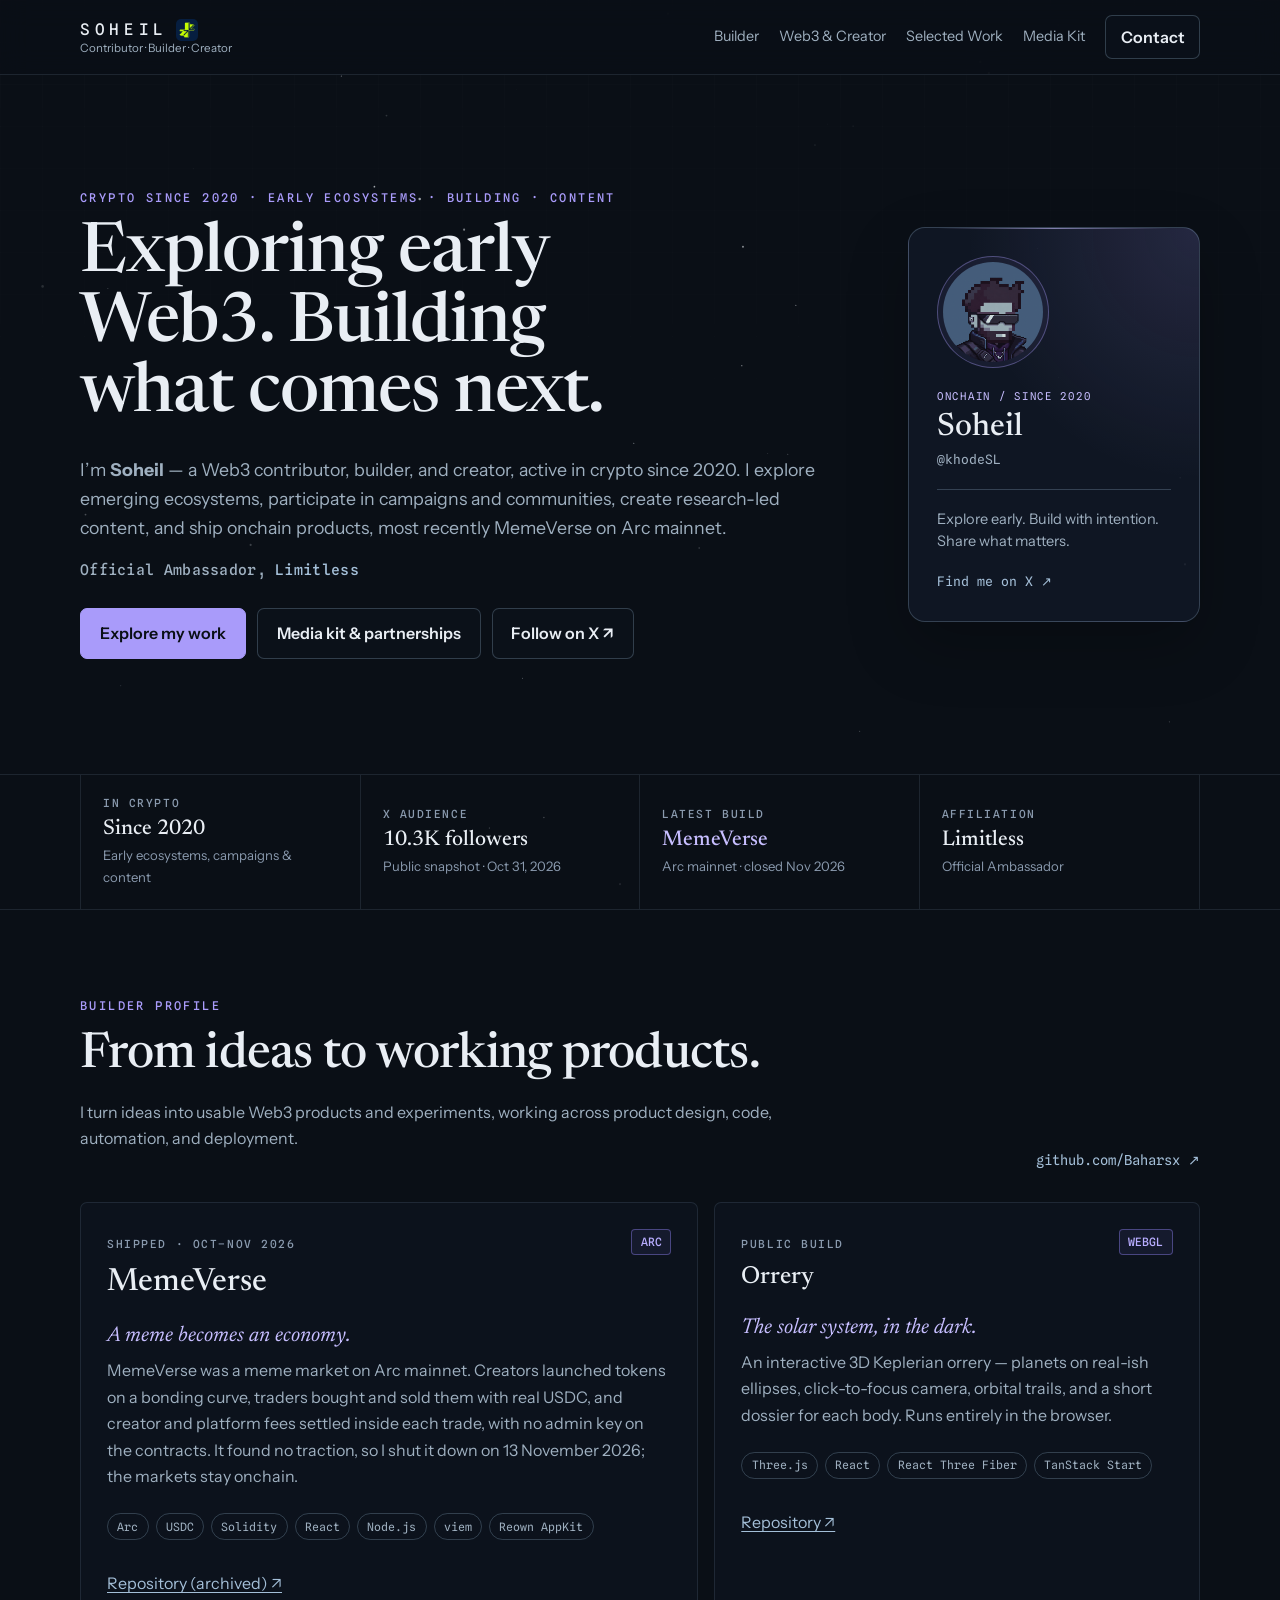
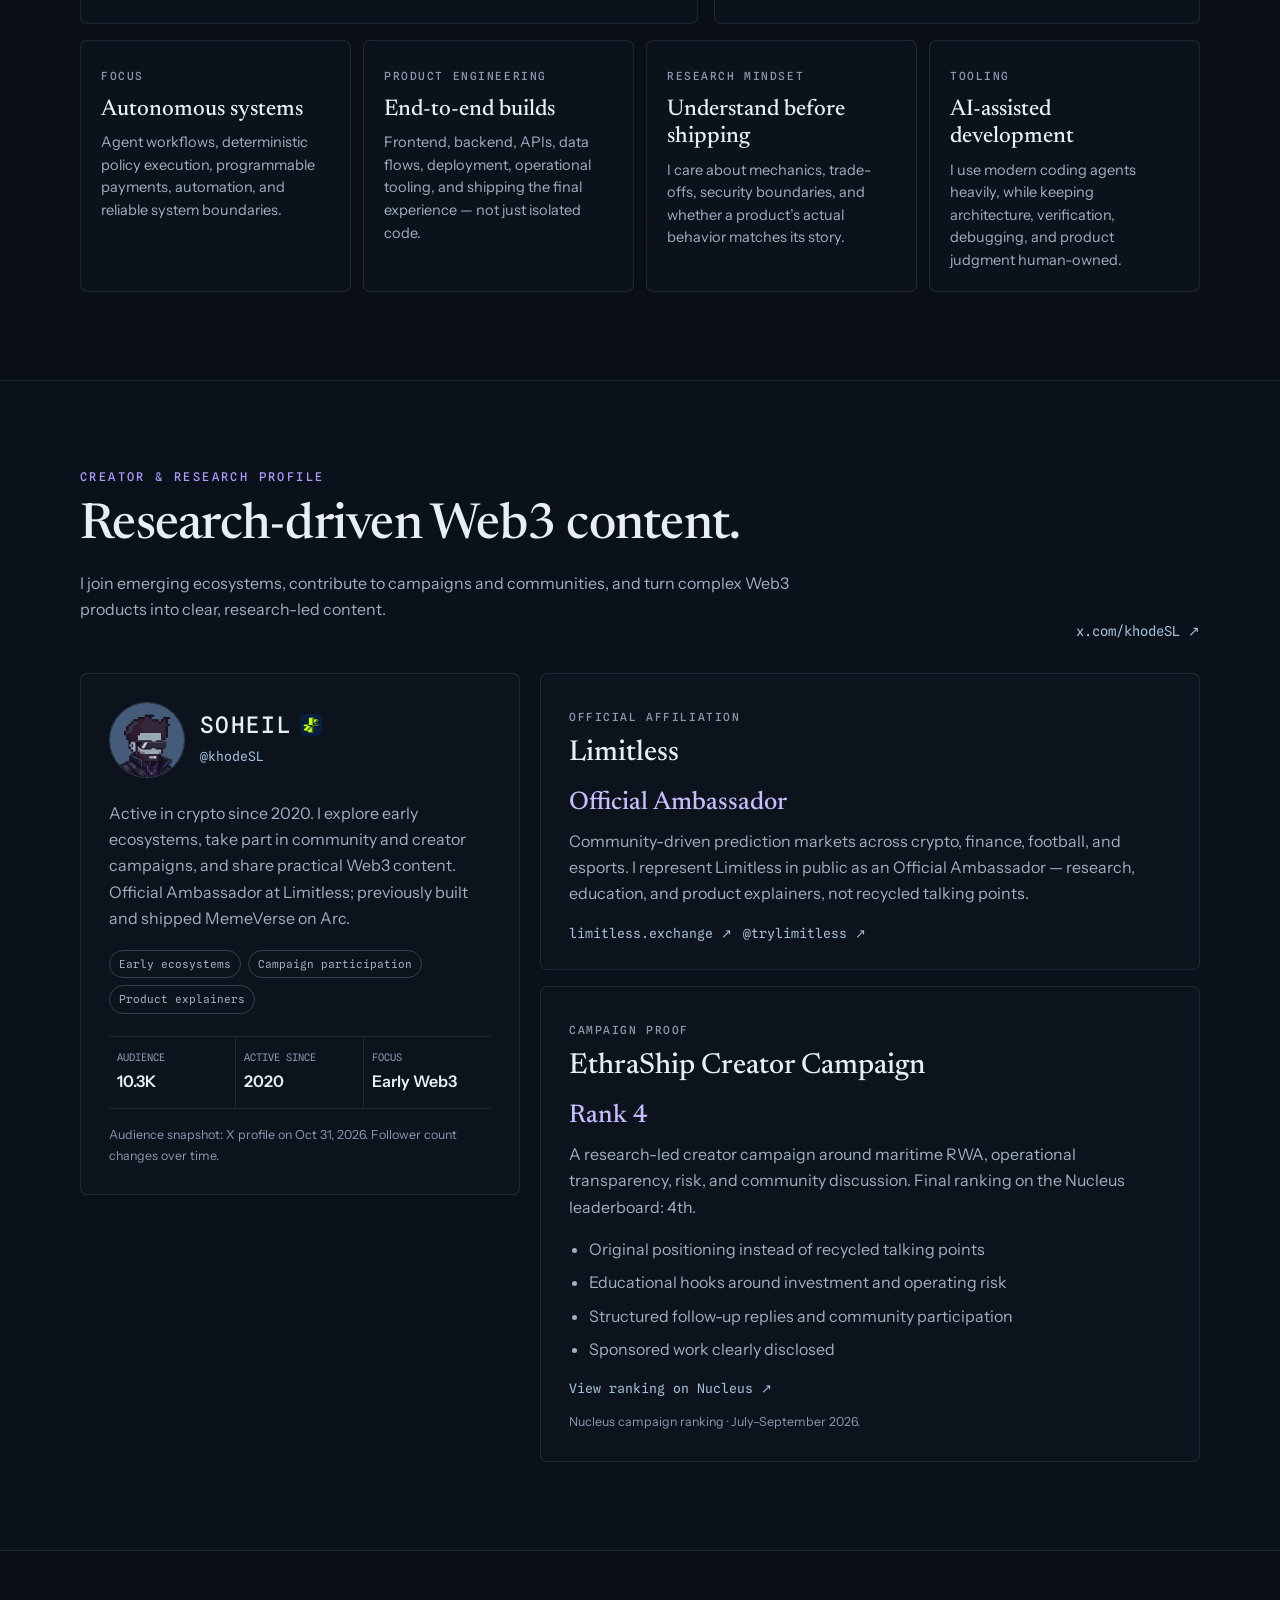
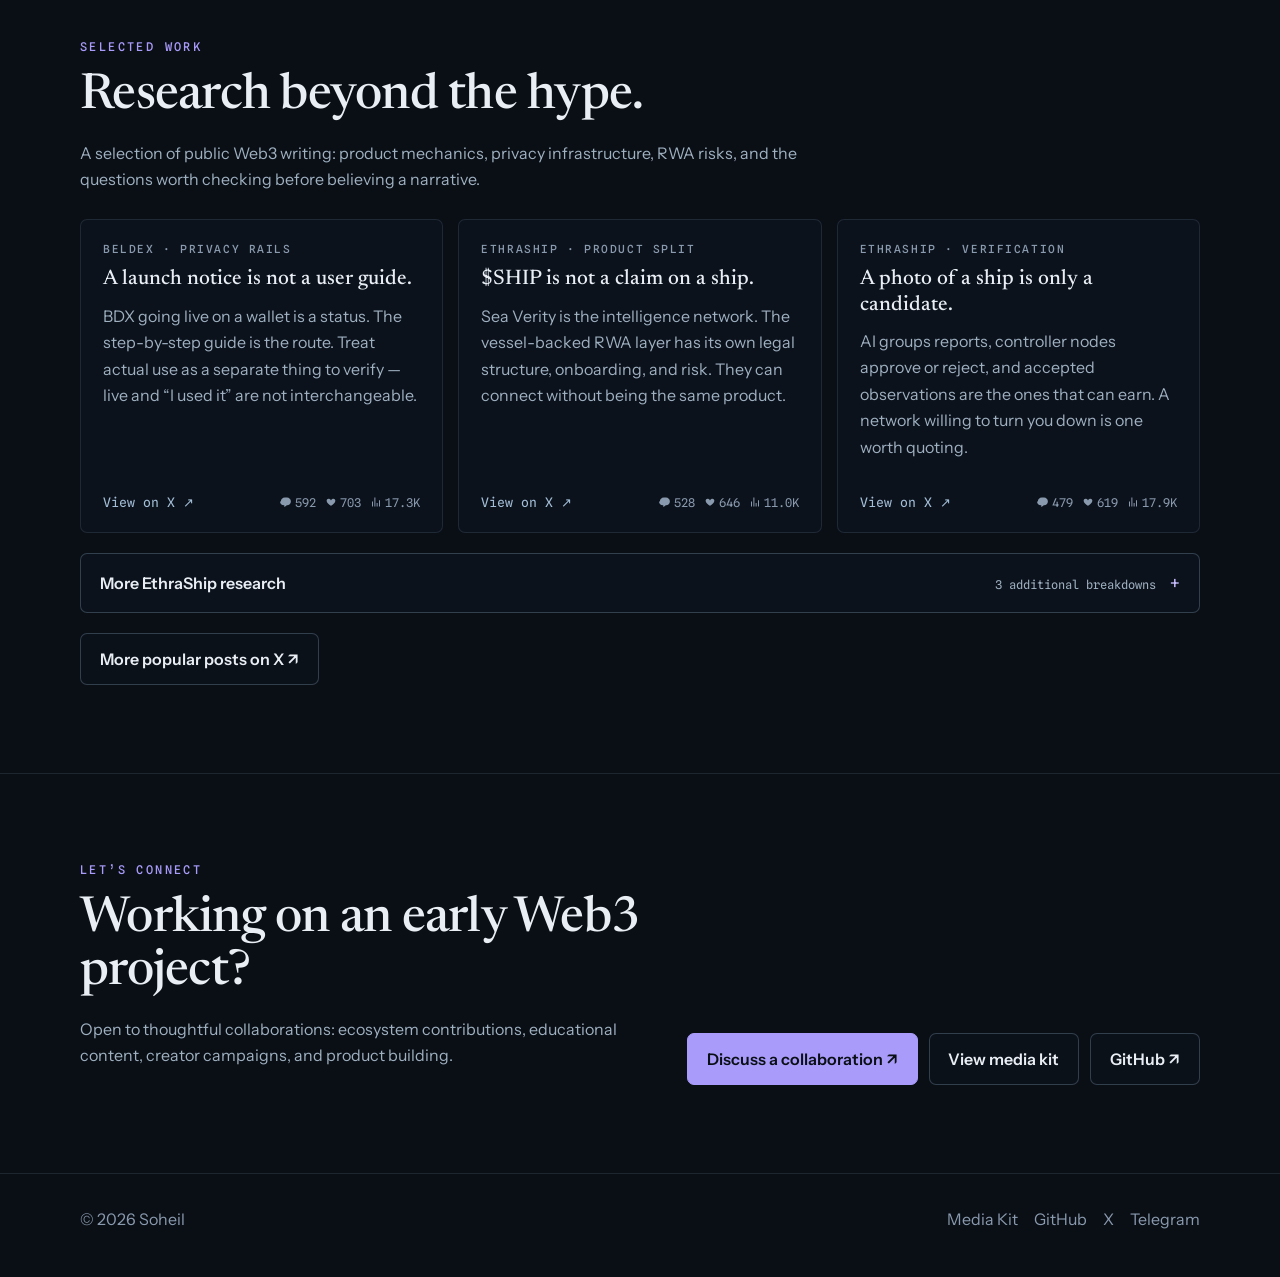
==== commit 030ef288: "Show MemeVerse as a shipped and closed project: Arc mainnet, shut down 13 November 2026, archived re" ====
--- a/index.html
+++ b/index.html
@@ -3,7 +3,7 @@
 <head>
   <meta charset="UTF-8" />
   <meta name="viewport" content="width=device-width, initial-scale=1" />
-  <meta name="description" content="Soheil — early Web3 contributor, builder, creator, and Limitless Ambassador. Exploring crypto ecosystems since 2020, building MemeVerse, and creating Web3 content." />
+  <meta name="description" content="Soheil — early Web3 contributor, builder, creator, and Limitless Ambassador. Exploring crypto ecosystems since 2020, shipping onchain products, and creating Web3 content." />
   <meta name="theme-color" content="#0a0f16" />
   <meta name="color-scheme" content="dark" />
   <meta name="referrer" content="strict-origin-when-cross-origin" />
@@ -66,7 +66,7 @@
           <h1>Exploring early Web3. Building what comes next.</h1>
           <p class="hero-lede">
             I’m <strong>Soheil</strong> — a Web3 contributor, builder, and creator, active in crypto since 2020.
-            I explore emerging ecosystems, participate in campaigns and communities, create research-led content, and build products like MemeVerse on Arc.
+            I explore emerging ecosystems, participate in campaigns and communities, create research-led content, and ship onchain products, most recently MemeVerse on Arc mainnet.
           </p>
           <p class="hero-credential">Official Ambassador, <a href="https://limitless.exchange" target="_blank" rel="noopener noreferrer">Limitless</a></p>
           <div class="hero-actions">
@@ -102,9 +102,9 @@
           <span>Public snapshot · Oct 31, 2026</span>
         </div>
         <div class="proof-item proof-highlight">
-          <span class="proof-label">Current build</span>
+          <span class="proof-label">Latest build</span>
           <strong>MemeVerse</strong>
-          <span>Live on Arc Public Testnet</span>
+          <span>Arc mainnet · closed Nov 2026</span>
         </div>
         <div class="proof-item">
           <span class="proof-label">Affiliation</span>
@@ -130,19 +130,18 @@
             <article class="project-card flagship">
               <div class="project-head">
                 <div>
-                  <span class="card-kicker">Flagship build</span>
+                  <span class="card-kicker">Shipped · Oct–Nov 2026</span>
                   <h3>MemeVerse</h3>
                 </div>
                 <span class="project-network">ARC</span>
               </div>
               <p class="project-hook">A meme becomes an economy.</p>
-              <p>MemeVerse is a programmable meme economy on Arc Public Testnet where creators can launch markets, users trade with USDC, media carries onchain provenance, and an autonomous agent can reward creators from real onchain activity.</p>
+              <p>MemeVerse was a meme market on Arc mainnet. Creators launched tokens on a bonding curve, traders bought and sold them with real USDC, and creator and platform fees settled inside each trade, with no admin key on the contracts. It found no traction, so I shut it down on 13 November 2026; the markets stay onchain.</p>
               <div class="tech-row" aria-label="MemeVerse technologies">
-                <span>Arc</span><span>USDC</span><span>Solidity</span><span>React</span><span>Node.js</span><span>PostgreSQL</span><span>Circle Agent Wallets</span>
+                <span>Arc</span><span>USDC</span><span>Solidity</span><span>React</span><span>Node.js</span><span>viem</span><span>Reown AppKit</span>
               </div>
               <div class="card-links">
-                <a href="https://memeverse.biz" target="_blank" rel="noopener noreferrer">Live product ↗</a>
-                <a href="https://github.com/Baharsx/memeverse" target="_blank" rel="noopener noreferrer">Repository ↗</a>
+                <a href="https://github.com/Baharsx/memeverse" target="_blank" rel="noopener noreferrer">Repository (archived) ↗</a>
               </div>
             </article>
 
@@ -216,7 +215,7 @@
                 <a href="https://x.com/khodeSL" target="_blank" rel="noopener noreferrer">@khodeSL</a>
               </div>
             </div>
-            <p class="profile-bio">Active in crypto since 2020. I explore early ecosystems, take part in community and creator campaigns, and share practical Web3 content. Official Ambassador at Limitless and building MemeVerse on Arc.</p>
+            <p class="profile-bio">Active in crypto since 2020. I explore early ecosystems, take part in community and creator campaigns, and share practical Web3 content. Official Ambassador at Limitless; previously built and shipped MemeVerse on Arc.</p>
             <ul class="creator-focus" aria-label="Areas of contribution">
               <li>Early ecosystems</li>
               <li>Campaign participation</li>
--- a/style.css
+++ b/style.css
@@ -121,7 +121,9 @@
 .proof-highlight strong { color: var(--beacon-bright); }
 
 .section-heading-row { display: flex; align-items: flex-end; justify-content: space-between; gap: 28px; margin-bottom: 34px; }
-.builder-layout { display: grid; grid-template-columns: 1.08fr .92fr; gap: 20px; align-items: start; }
+.builder-layout { display: flex; flex-direction: column; gap: 16px; }
+.builder-layout > .project-stack { grid-template-columns: minmax(0, 1.12fr) minmax(0, .88fr); align-items: stretch; }
+.builder-layout > .capability-grid { grid-template-columns: repeat(4, minmax(0, 1fr)); }
 .project-stack { display: grid; gap: 16px; }
 .project-card, .capability-card, .profile-summary-card, .case-card, .work-card { background: rgba(14,21,32,.7); border: 1px solid var(--line); border-radius: var(--radius); }
 .project-card { padding: 26px; }
@@ -139,7 +141,8 @@
 .capability-card h3 { margin: 9px 0 8px; }
 .capability-card p { color: var(--text-2); font-size: .91rem; line-height: 1.55; margin-bottom: 0; }
 
-.creator-grid { display: grid; grid-template-columns: .8fr 1.2fr; gap: 20px; }
+.creator-grid { display: grid; grid-template-columns: .8fr 1.2fr; align-items: start; gap: 20px; }
+.creator-grid > .profile-summary-card { align-self: start; position: sticky; top: 98px; }
 .profile-summary-card, .case-card { padding: 28px; }
 .profile-summary-head { display: flex; align-items: center; gap: 15px; }
 .profile-summary-head > img { width: 76px; height: 76px; border-radius: 50%; border: 1px solid var(--line-strong); object-fit: cover; }
@@ -232,6 +235,9 @@
 
 
 @media (max-width: 900px) {
+  .builder-layout > .project-stack { grid-template-columns: repeat(2, minmax(0, 1fr)); }
+  .builder-layout > .capability-grid { grid-template-columns: repeat(2, minmax(0, 1fr)); }
+  .creator-grid > .profile-summary-card { position: static; }
   .hero { min-height: 0; padding: 74px 0 56px; }
   .hero-inner { display: block; }
   .hero-copy h1 { font-size: clamp(2.8rem, 7vw, 4.6rem); max-width: 16ch; }
@@ -247,6 +253,7 @@
 }
 
 @media (max-width: 700px) {
+  .builder-layout > .project-stack, .builder-layout > .capability-grid { grid-template-columns: 1fr; }
   .nav-toggle { display: block; }
   .nav-menu { display: none; position: absolute; top: calc(100% + 8px); left: 0; right: 0; flex-direction: column; align-items: stretch; padding: 16px; background: #0e1520; border: 1px solid var(--line-strong); border-radius: var(--radius); }
   .nav-menu.open { display: flex; }
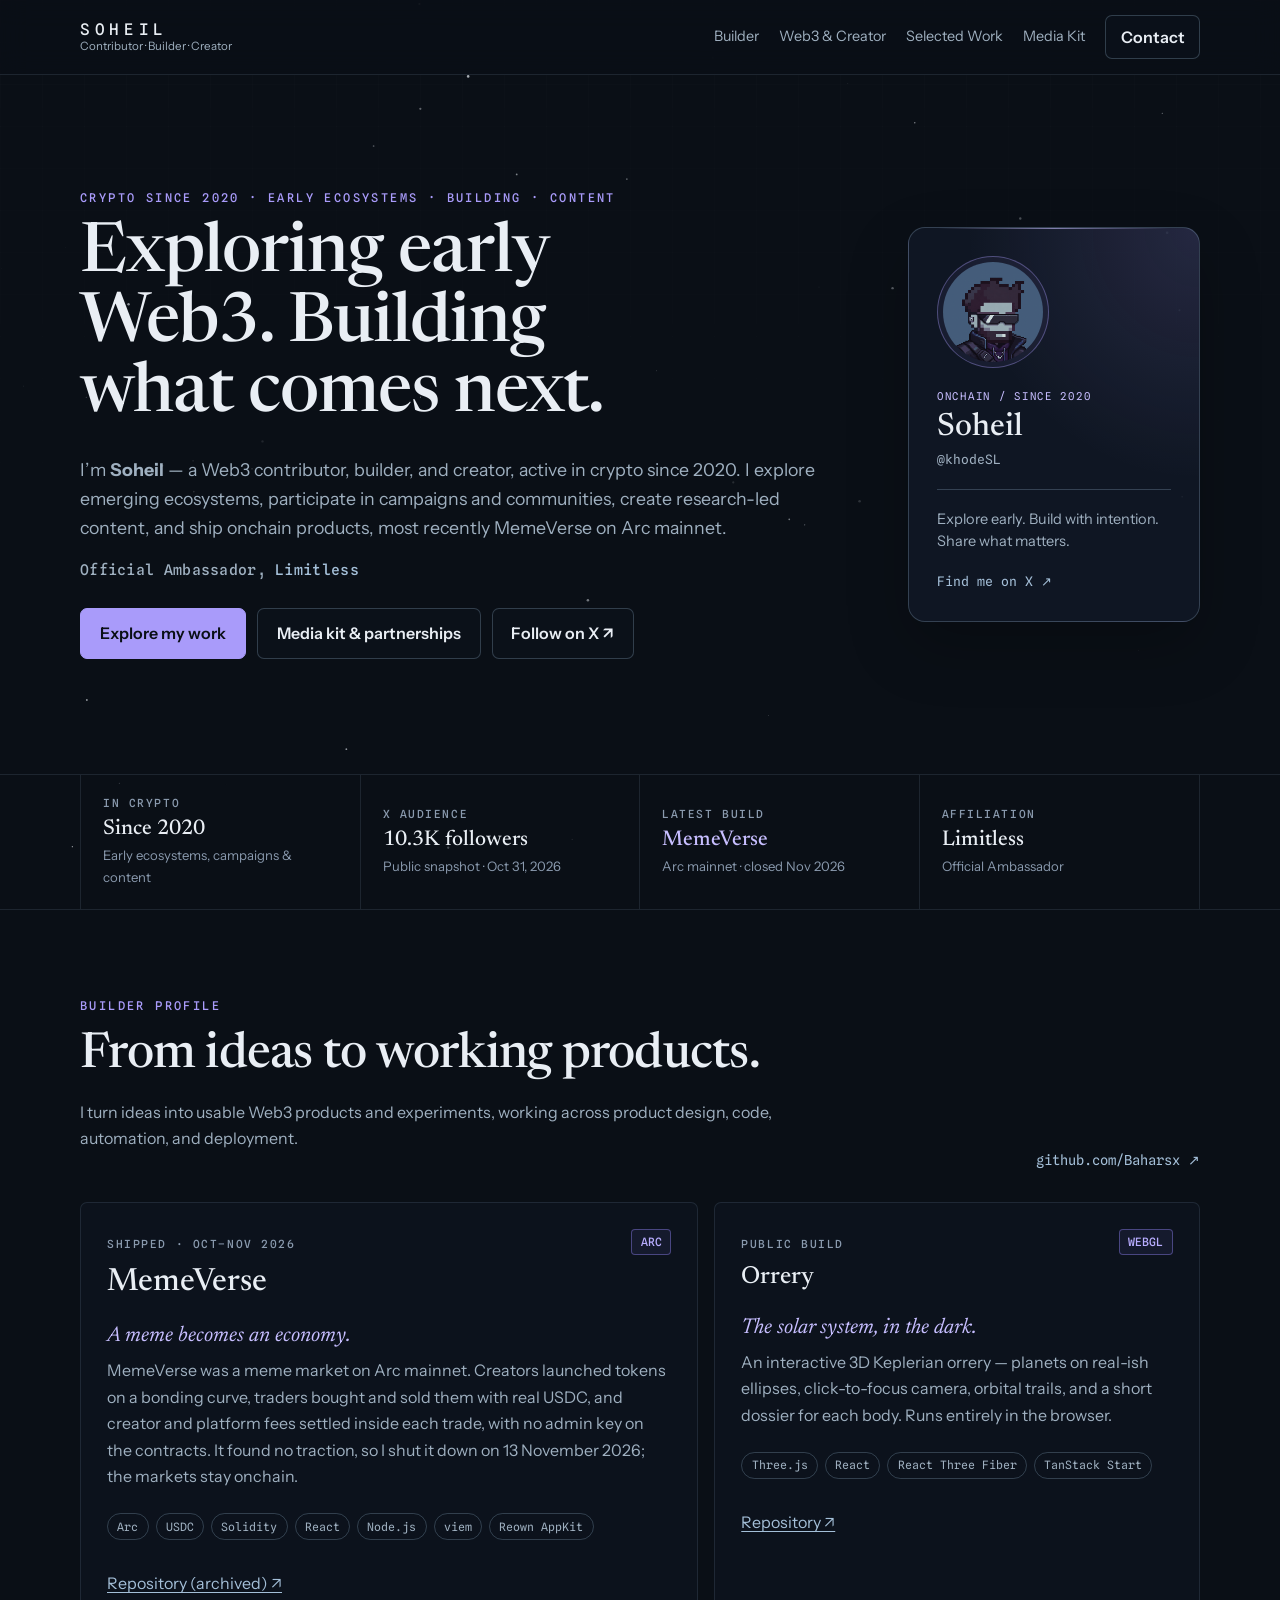
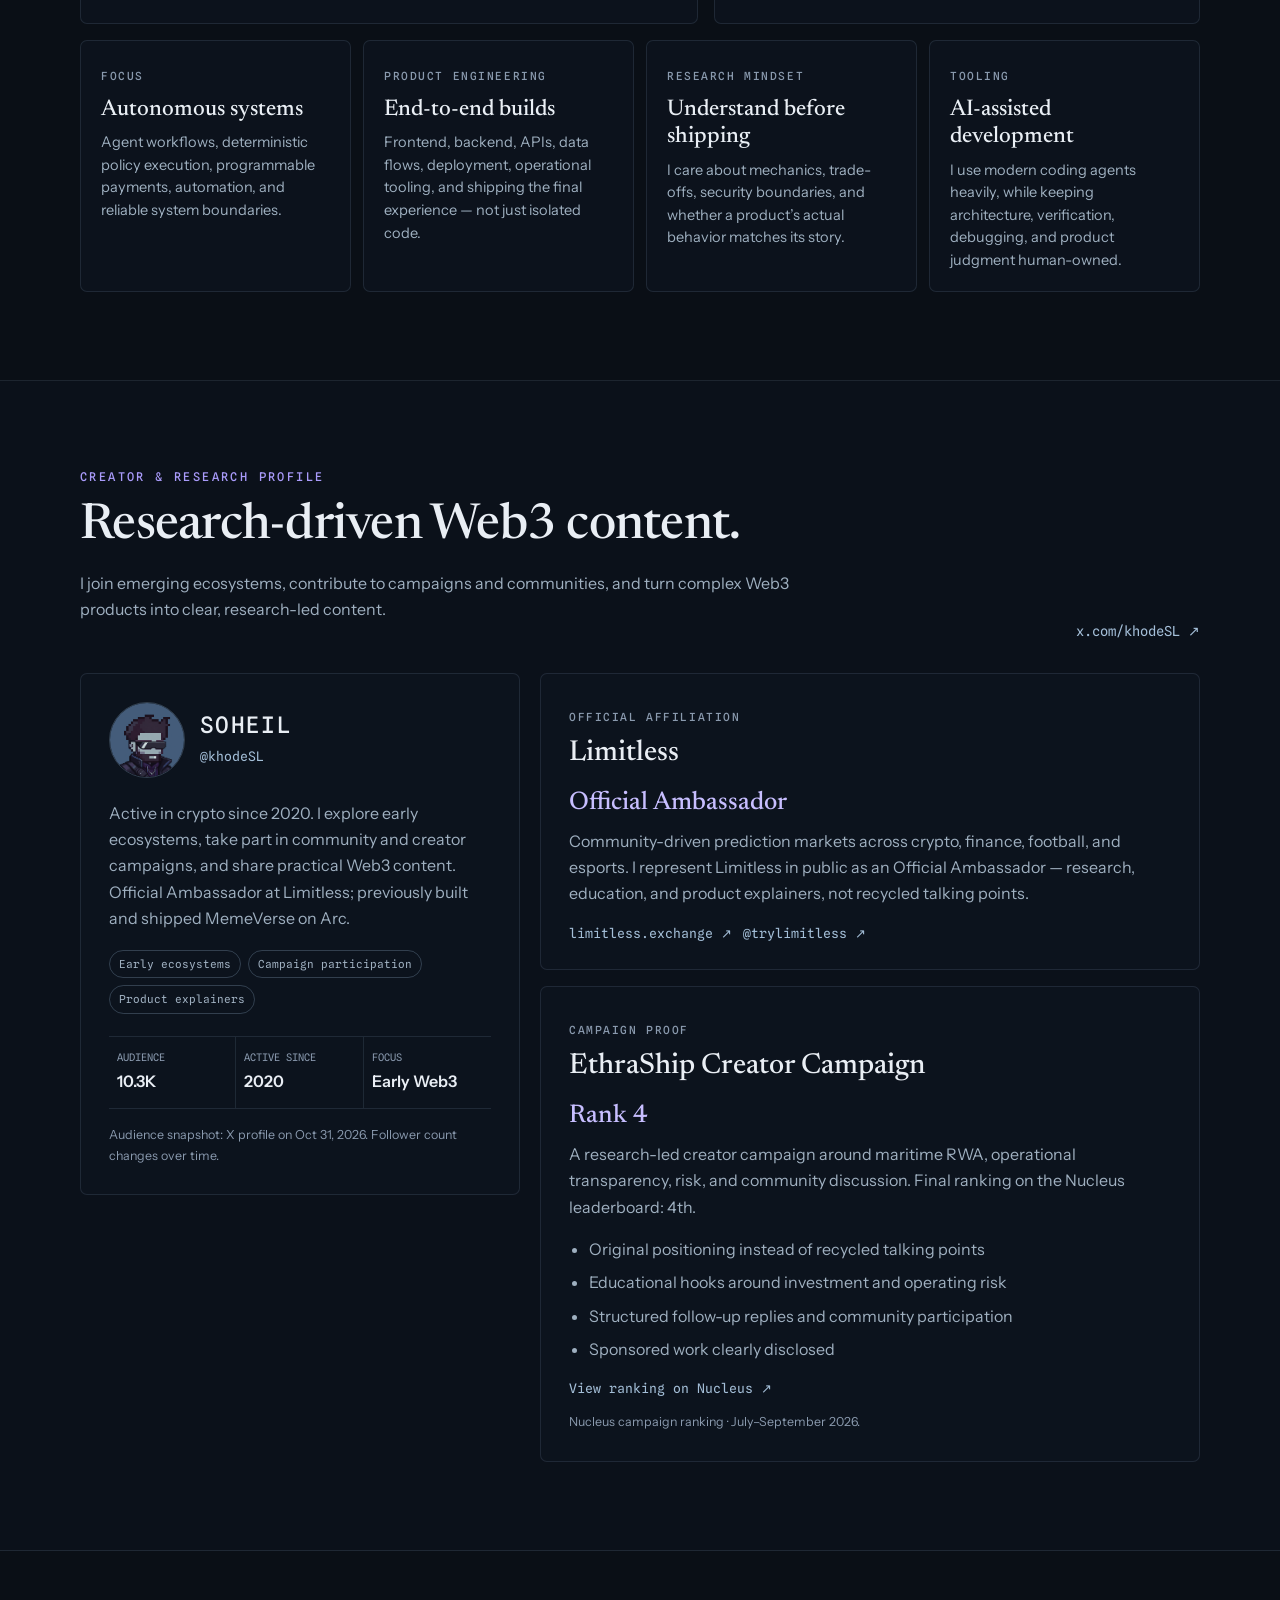
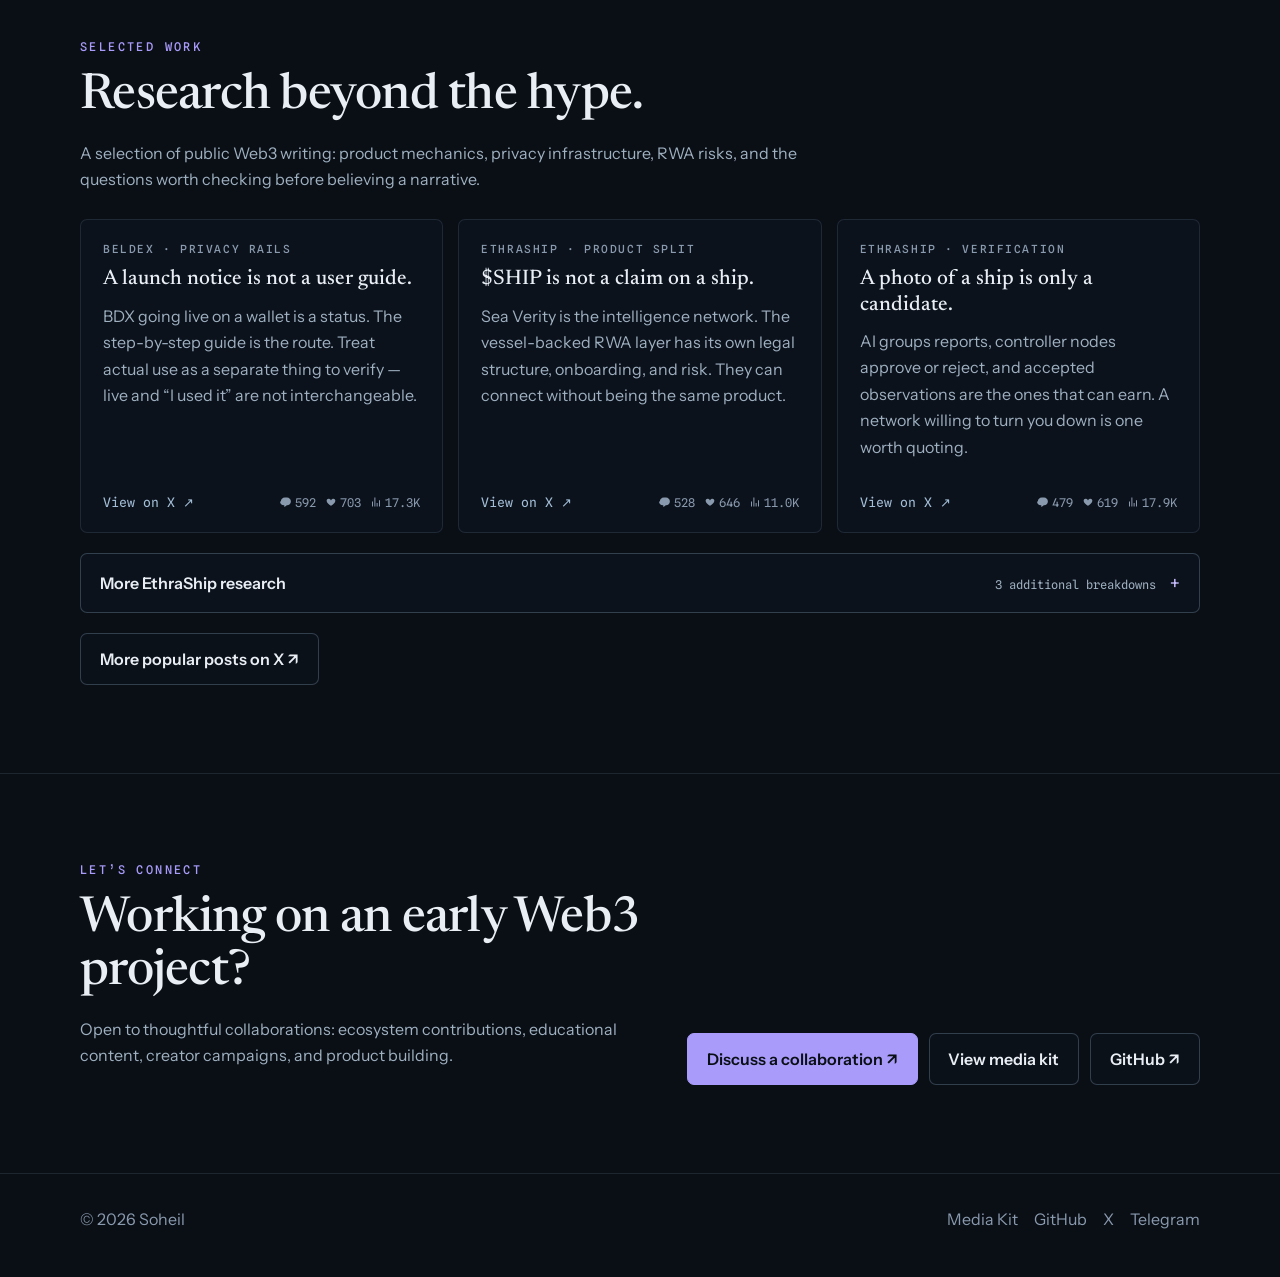
==== commit aa1e2ec3: "Remove the Limitless badge from the header, profile card and media kit" ====
--- a/index.html
+++ b/index.html
@@ -37,7 +37,6 @@
       <a class="brand" href="/#home" aria-current="page">
         <span class="brand-lockup">
           <span class="brand-name">SOHEIL</span>
-          <img class="affiliate-badge" src="/images/limitless-badge.png" alt="" width="22" height="22" />
         </span>
         <span class="brand-role">Contributor · Builder · Creator</span>
       </a>
@@ -208,9 +207,6 @@
               <div>
                 <h3>
                   SOHEIL
-                  <a class="affiliate-badge-link" href="https://limitless.exchange" target="_blank" rel="noopener noreferrer" title="Official Ambassador, Limitless">
-                    <img class="affiliate-badge" src="/images/limitless-badge.png" alt="Official Limitless Ambassador" width="22" height="22" />
-                  </a>
                 </h3>
                 <a href="https://x.com/khodeSL" target="_blank" rel="noopener noreferrer">@khodeSL</a>
               </div>
--- a/style.css
+++ b/style.css
@@ -148,17 +148,6 @@
 .profile-summary-head > img { width: 76px; height: 76px; border-radius: 50%; border: 1px solid var(--line-strong); object-fit: cover; }
 .profile-summary-head h3 { margin: 0 0 3px; font-family: var(--font-mono); letter-spacing: .06em; display: flex; align-items: center; gap: 8px; }
 .profile-summary-head a { text-decoration: none; font: .82rem var(--font-mono); }
-.affiliate-badge-link { display: inline-flex; line-height: 0; }
-.affiliate-badge {
-  width: 22px;
-  height: 22px;
-  border-radius: 5px;
-  object-fit: cover;
-  flex: none;
-  display: block;
-}
-.affiliate-badge-lg { width: 36px; height: 36px; border-radius: 8px; }
-.name-with-badge { display: flex; align-items: center; gap: 14px; }
 .profile-bio { margin: 22px 0 18px; color: var(--text-2); }
 .creator-focus { display: flex; flex-wrap: wrap; gap: 7px; padding: 0; margin: 0 0 22px; list-style: none; }
 .creator-focus li { border: 1px solid var(--line-strong); border-radius: 999px; padding: 5px 9px; color: var(--text-2); font: .69rem/1.5 var(--font-mono); }
